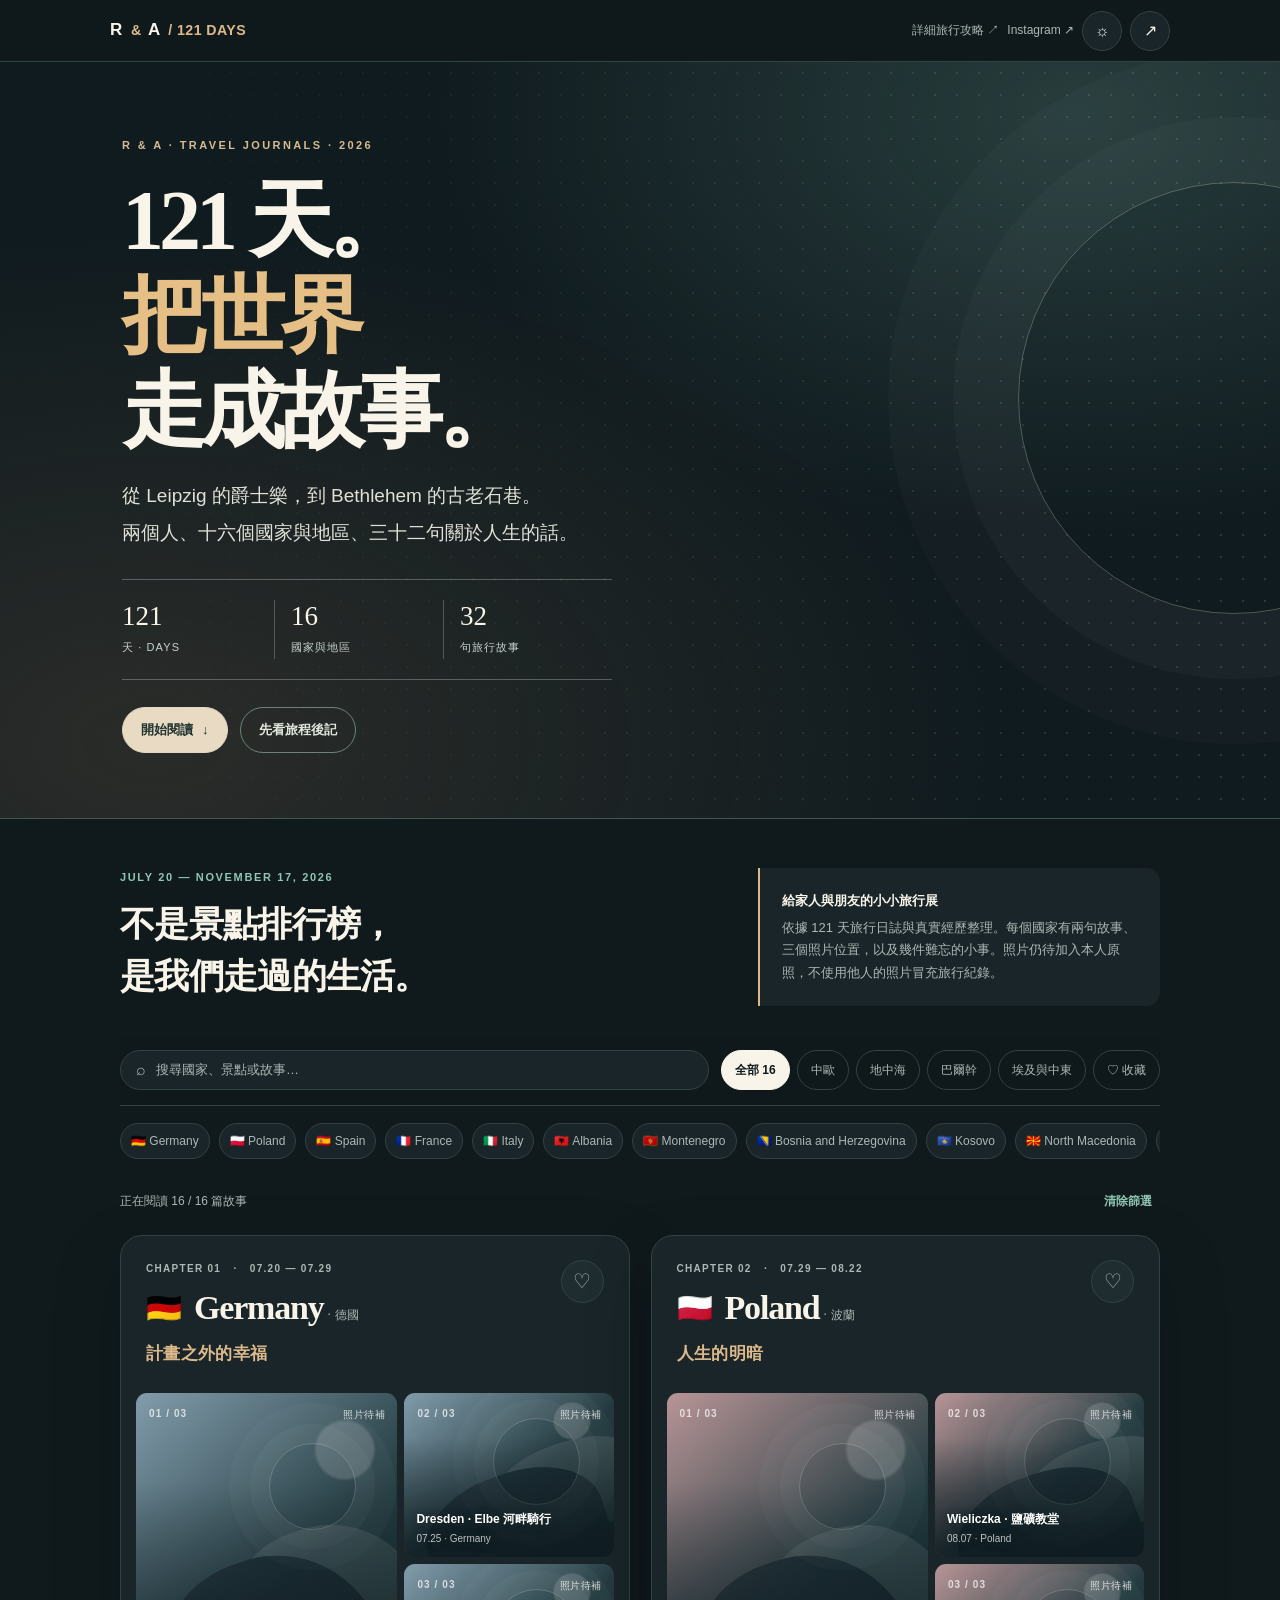
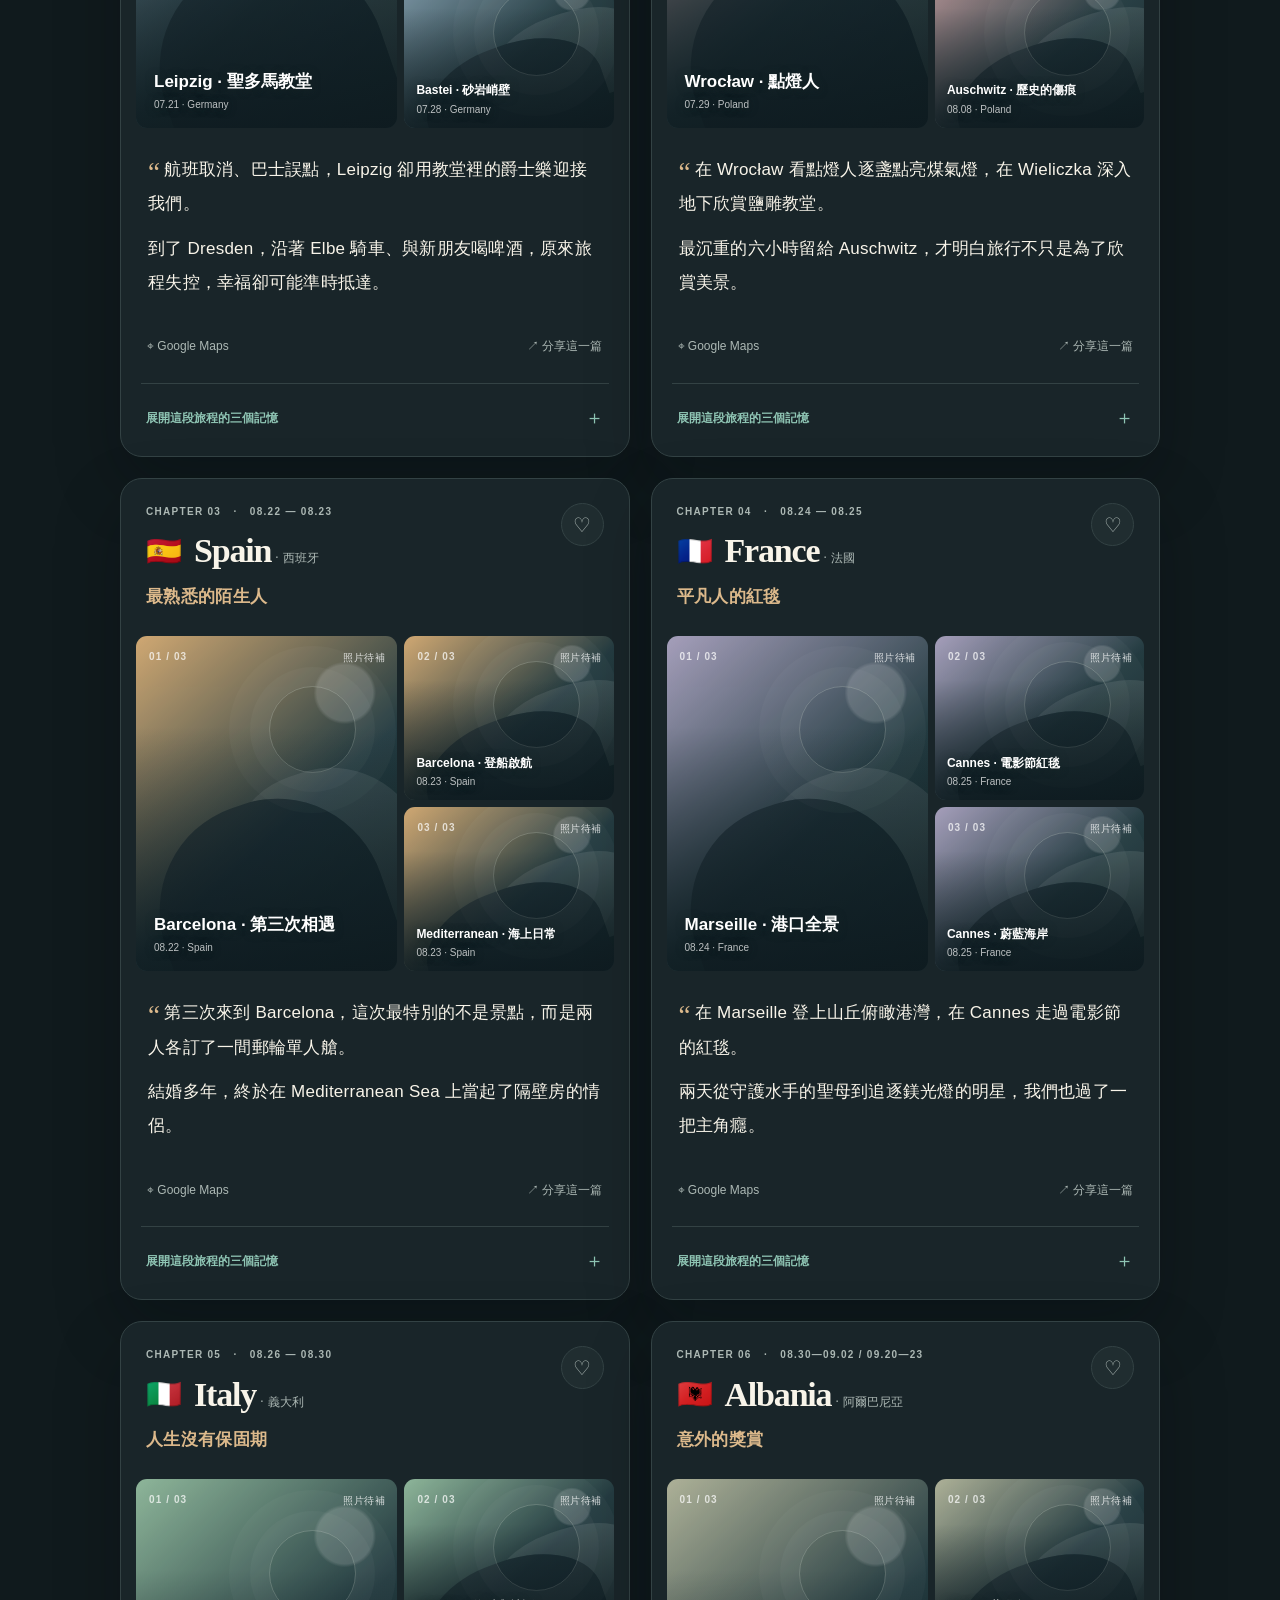
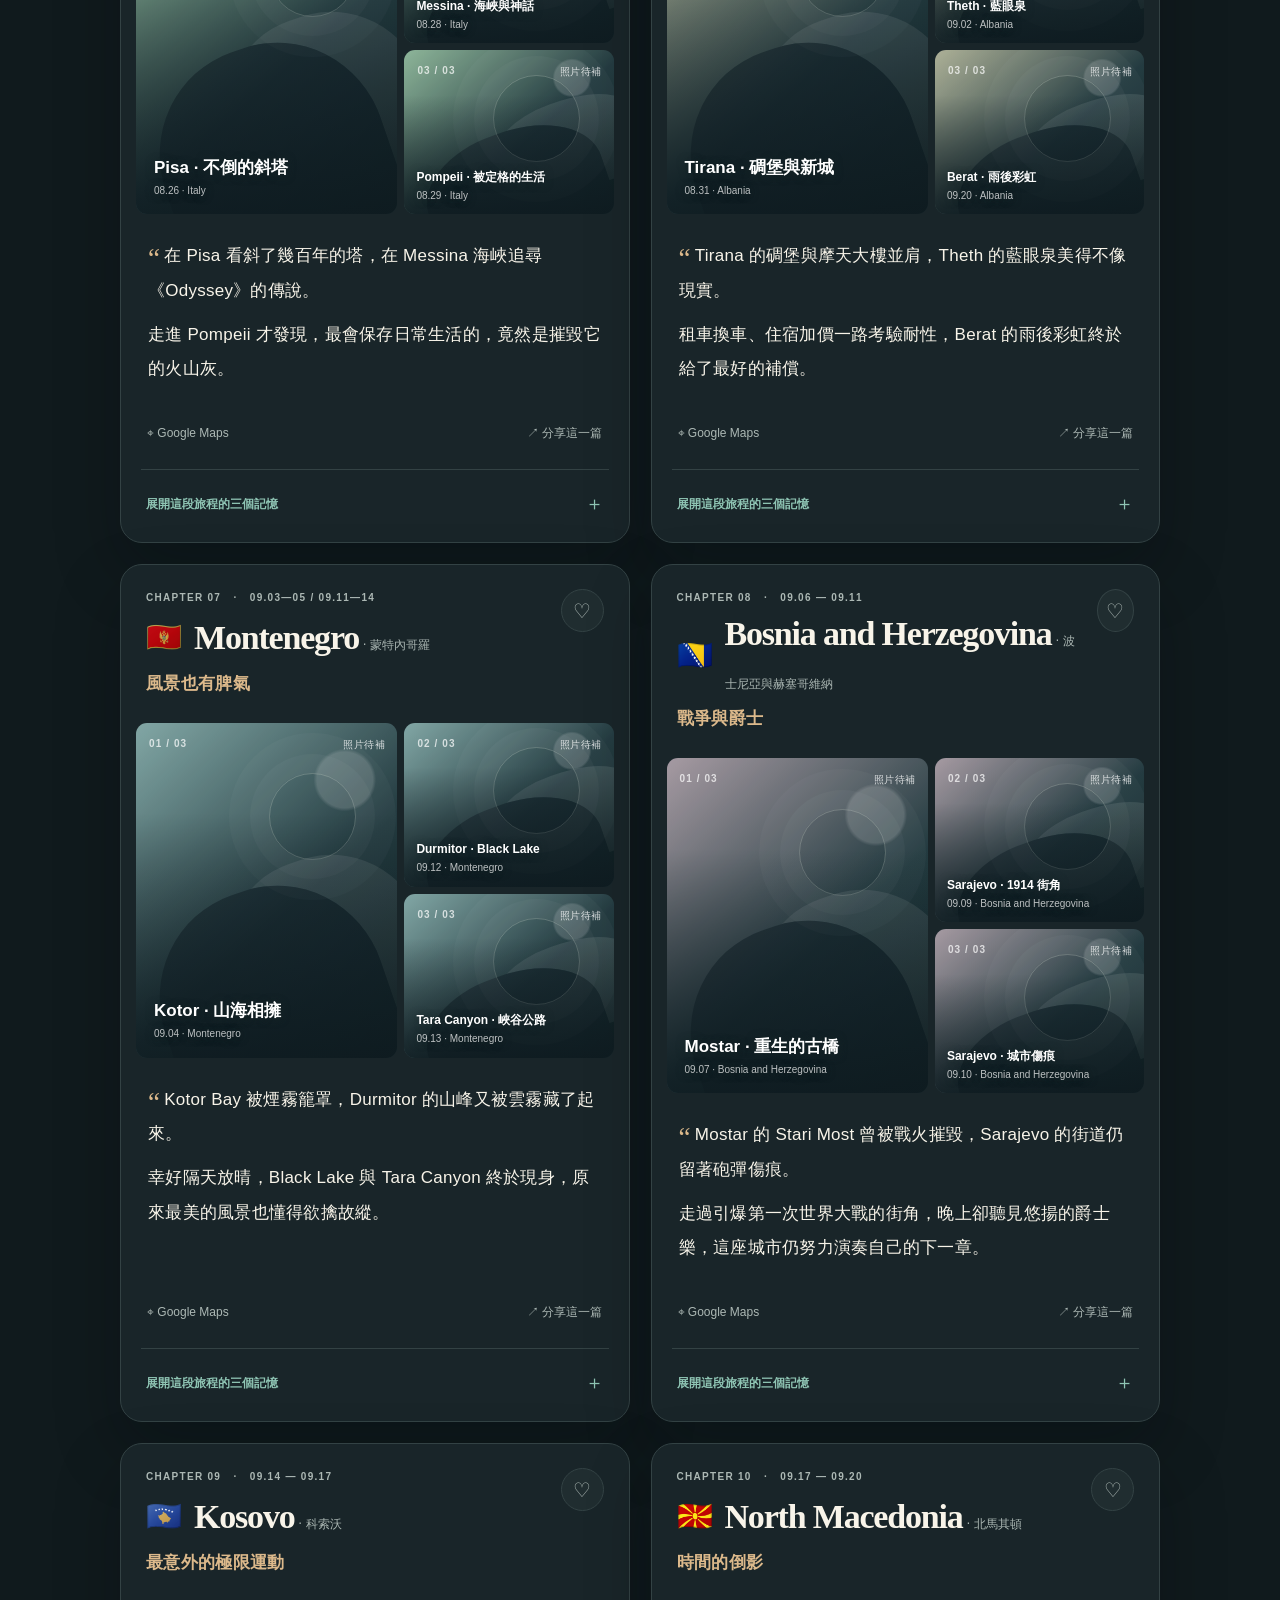
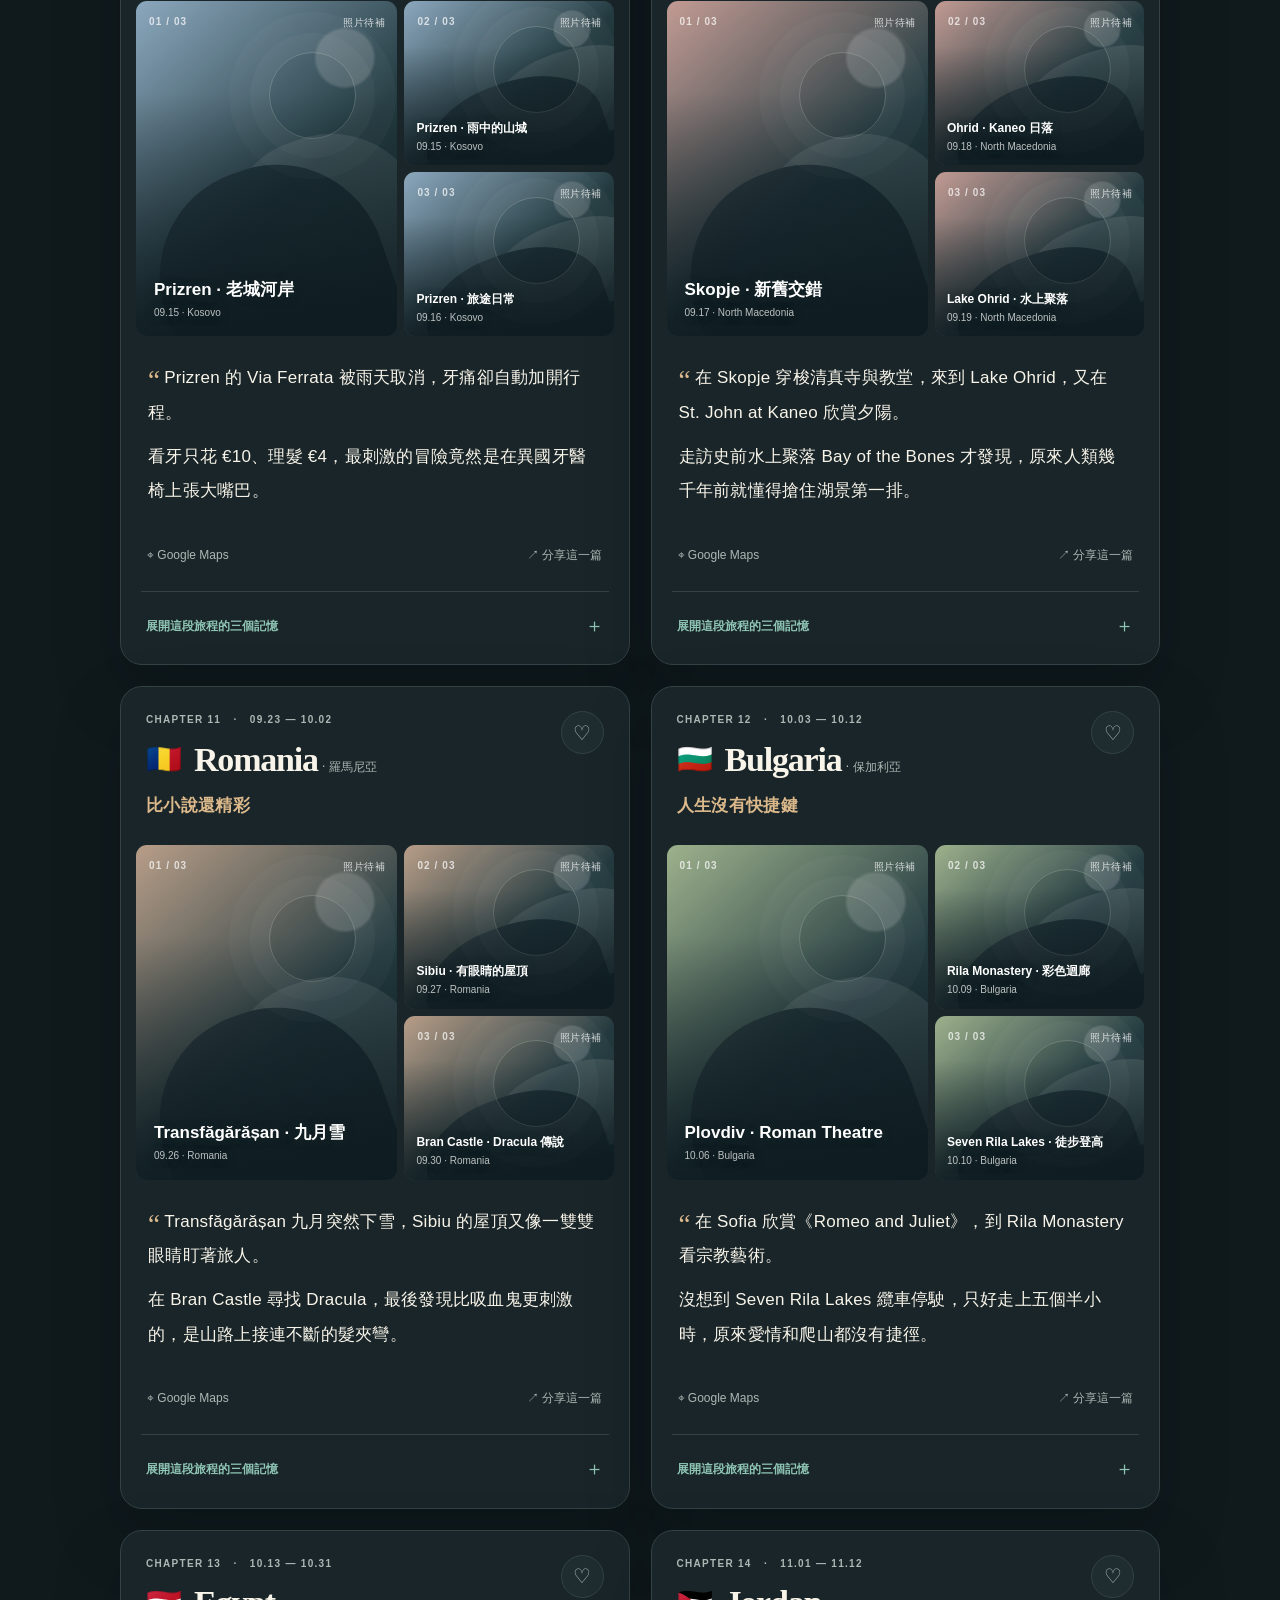
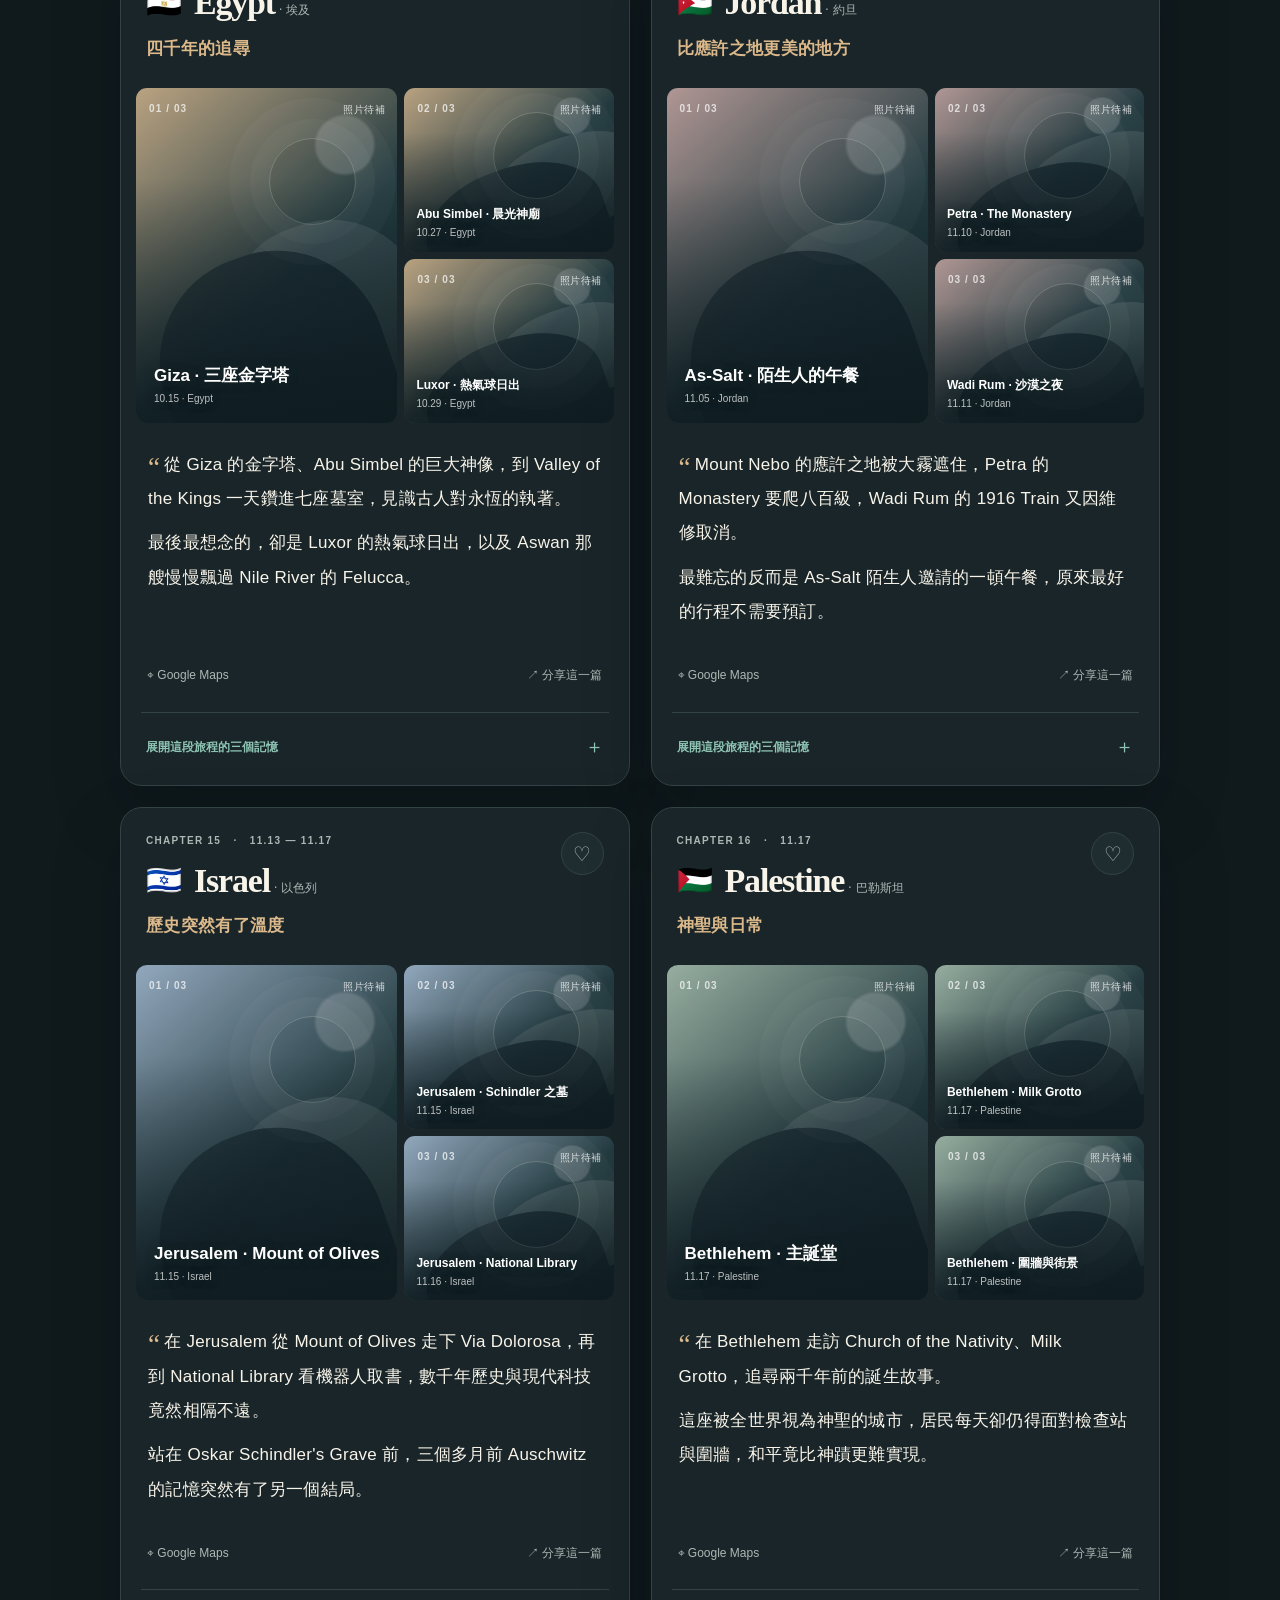
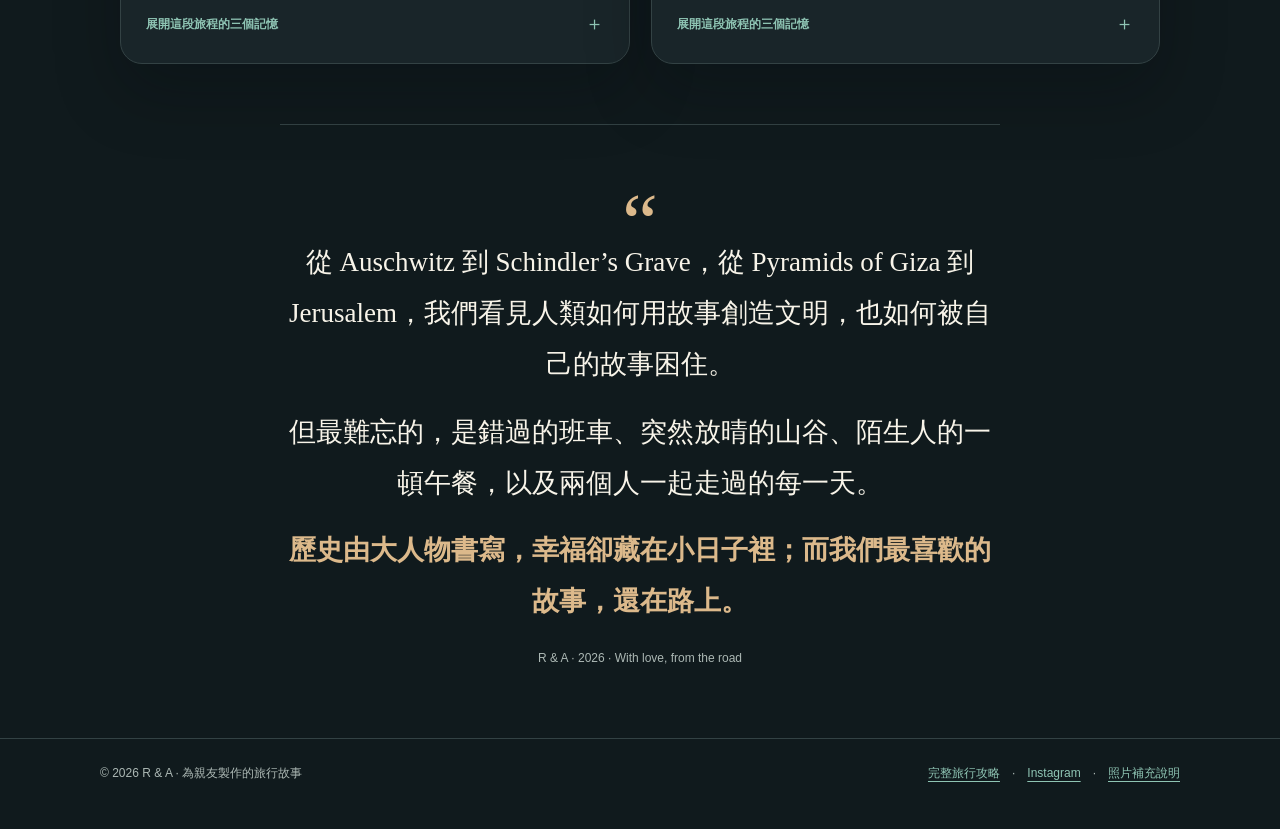
==== stories-121/index.html @ f7fe41c2 "Add R & A 121-day mobile travel stories gallery" ====
<!doctype html>
<html lang="zh-Hant">
<head>
<meta charset="utf-8"><meta name="viewport" content="width=device-width,initial-scale=1,viewport-fit=cover">
<meta name="theme-color" content="#111c20"><meta name="description" content="R & A｜121 天、16 個國家與地區。兩句話，一段旅程；從 Leipzig 到 Bethlehem 的旅行故事與照片紀錄。">
<meta property="og:type" content="website"><meta property="og:title" content="R & A｜121 天，32 句人生"><meta property="og:description" content="16 個國家與地區，從 Auschwitz 到 Jerusalem。每個地方兩句話，寫下我們一起走過的世界。">
<title>R & A · 121 Days, 16 Stories</title>
<style>
:root{color-scheme:dark;--bg:#101a1d;--paper:#192529;--paper2:#202d30;--line:#334244;--ink:#f8f4e9;--muted:#acb8b4;--gold:#dcb98b;--teal:#8fc5b4;--shadow:0 28px 65px #02080b40;--rad:22px}
*{box-sizing:border-box}html{scroll-behavior:smooth;scroll-padding-top:135px}body{margin:0;color:var(--ink);background:var(--bg);font-family:-apple-system,BlinkMacSystemFont,"Noto Sans TC","PingFang TC","Microsoft JhengHei",sans-serif;line-height:1.7;-webkit-font-smoothing:antialiased}button,input{font:inherit}button{cursor:pointer}a{color:inherit;text-underline-offset:4px}button:focus-visible,a:focus-visible,input:focus-visible{outline:3px solid var(--gold);outline-offset:3px}::selection{background:#a4e0c7;color:#10231e}
body.light{color-scheme:light;--bg:#f4f1e9;--paper:#fffefb;--paper2:#eae8df;--line:#d6d9d1;--ink:#263632;--muted:#5c706c;--gold:#a96d36;--teal:#387d66;--shadow:0 20px 55px #2b443018}
.progress{height:3px;background:var(--gold);width:0;position:fixed;z-index:80;top:0;left:0;transition:width .15s}
.topbar{height:62px;position:sticky;top:0;z-index:50;background:color-mix(in srgb,var(--bg) 93%,transparent);backdrop-filter:blur(16px);border-bottom:1px solid var(--line)}
.top-inner{max-width:1100px;height:100%;margin:auto;padding:0 20px;display:flex;align-items:center;justify-content:space-between;gap:15px}.brand{font-size:17px;font-weight:850;letter-spacing:.12em;text-decoration:none;white-space:nowrap}.brand small{color:var(--gold);font-weight:600;letter-spacing:.03em}.top-actions{display:flex;gap:8px;align-items:center}.icon-button{border:1px solid var(--line);background:var(--paper);color:var(--ink);min-width:40px;height:40px;border-radius:50%;display:grid;place-items:center}.text-link{font-size:12px;text-decoration:none;color:var(--muted);white-space:nowrap}
.hero{position:relative;overflow:hidden;min-height:550px;background:radial-gradient(ellipse at 84% 7%,#40605b7d,transparent 42%),radial-gradient(ellipse at 12% 90%,#6753404d,transparent 53%),#101b1f;color:#f8f4e9;border-bottom:1px solid #455454}.hero:before{content:"";position:absolute;inset:0;opacity:.14;background-image:radial-gradient(#d5e8c2 1px,transparent 1px);background-size:22px 22px;mask-image:linear-gradient(90deg,transparent,#000)}.hero:after{content:"";position:absolute;width:430px;height:430px;right:-170px;top:120px;border:1px solid #b5bea660;border-radius:50%;box-shadow:0 0 0 65px #ffffff06,0 0 0 130px #ffffff05;pointer-events:none}.hero-inner{max-width:1080px;margin:auto;padding:74px 22px 65px;position:relative;z-index:1}.eyebrow{color:#d4bb95;font-size:11px;letter-spacing:.22em;font-weight:800;text-transform:uppercase}.hero h1{font-size:clamp(43px,8.7vw,84px);letter-spacing:-.06em;line-height:1.13;margin:19px 0 20px;max-width:760px;font-family:Georgia,"Noto Serif TC","Songti TC",serif;font-weight:700}.hero h1 em{font-style:normal;color:#e5bf85}.hero-lead{font-size:clamp(15px,2.4vw,19px);max-width:650px;line-height:1.9;color:#e0e2d9;margin:0 0 28px}.hero-stats{display:flex;gap:0;flex-wrap:wrap;max-width:490px;border-top:1px solid #ffffff44;border-bottom:1px solid #ffffff44;padding:20px 0}.stat{min-width:128px;flex:1;text-align:left;padding-left:16px;border-left:1px solid #ffffff3c}.stat:first-child{padding-left:0;border-left:0}.stat b{display:block;font-size:27px;line-height:1.2;font-family:Georgia,serif;font-weight:500}.stat span{font-size:11px;letter-spacing:.1em;color:#c7d4ce}.hero-bottom{display:flex;gap:12px;flex-wrap:wrap;align-items:center;margin-top:27px}.cta{display:inline-flex;align-items:center;gap:9px;border:1px solid #ded9c4;background:#e9dbc3;color:#213330;text-decoration:none;font-weight:750;font-size:13px;border-radius:999px;padding:11px 18px}.cta.secondary{background:transparent;color:#e1e7dc;border-color:#6b8478}
.wrap{max-width:1080px;margin:auto;padding:0 20px}.intro{padding:49px 0 31px;display:grid;grid-template-columns:1.2fr .8fr;gap:34px;align-items:start}.tiny{font-size:11px;color:var(--teal);letter-spacing:.15em;text-transform:uppercase;font-weight:800}.intro h2{font-size:clamp(24px,4vw,35px);line-height:1.5;font-family:Georgia,"Noto Serif TC",serif;margin:12px 0 0;font-weight:600;letter-spacing:-.02em}.intro-note{padding:22px;border-left:2px solid var(--gold);font-size:13px;color:var(--muted);background:var(--paper);border-radius:0 14px 14px 0}.intro-note b{display:block;color:var(--ink);margin-bottom:5px}
.controls{position:sticky;top:62px;z-index:40;padding:13px 0 15px;background:color-mix(in srgb,var(--bg) 96%,transparent);backdrop-filter:blur(16px);border-bottom:1px solid var(--line)}.ctrl-wrap{display:flex;align-items:center;gap:12px;flex-wrap:wrap}.searchbox{height:40px;min-width:160px;flex:1;border:1px solid var(--line);border-radius:999px;display:flex;align-items:center;padding:0 15px;gap:8px;color:var(--muted);background:var(--paper)}.searchbox input{width:100%;border:0;background:transparent;color:var(--ink);outline:none;font-size:13px}.searchbox input::placeholder{color:var(--muted)}.filters{display:flex;gap:7px;overflow:auto;scrollbar-width:none;-webkit-overflow-scrolling:touch}.filters::-webkit-scrollbar{display:none}.filter{flex:none;background:transparent;border:1px solid var(--line);padding:9px 13px;border-radius:30px;color:var(--muted);font-size:12px;white-space:nowrap}.filter.active{background:var(--ink);color:var(--bg);border-color:var(--ink);font-weight:700}
.chapter-nav{display:flex;gap:9px;padding:17px 0 20px;overflow-x:auto;scrollbar-width:none;-webkit-overflow-scrolling:touch}.chapter-nav::-webkit-scrollbar{display:none}.chapter-nav a{white-space:nowrap;text-decoration:none;padding:7px 10px;font-size:12px;border:1px solid var(--line);background:var(--paper);border-radius:20px;color:var(--muted)}.chapter-nav a:hover{color:var(--ink);border-color:var(--gold)}.results{display:flex;align-items:center;justify-content:space-between;gap:20px;padding:4px 0 15px;color:var(--muted);font-size:12px}.results button{border:0;background:none;color:var(--teal);font-weight:700;padding:8px}
.story-list{display:grid;grid-template-columns:1fr;gap:25px;padding-bottom:35px}.chapter{position:relative;background:var(--paper);border:1px solid var(--line);border-radius:var(--rad);overflow:hidden;box-shadow:var(--shadow);scroll-margin-top:158px}.card-head{padding:24px 25px 10px;display:flex;justify-content:space-between;align-items:start;gap:15px}.kicker{font-size:10px;color:var(--muted);letter-spacing:.13em;font-weight:700}.country{display:flex;gap:12px;align-items:center;margin:7px 0}.flag{font-size:29px;filter:saturate(.9)}.country h3{font-size:clamp(23px,4.8vw,34px);line-height:1.25;letter-spacing:-.035em;margin:0;font-family:Georgia,serif}.country small{font-size:12px;color:var(--muted);font-weight:500;letter-spacing:0;font-family:system-ui}.fav{border:1px solid var(--line);background:var(--paper2);color:var(--muted);border-radius:50%;width:43px;height:43px;font-size:20px;line-height:1}.fav.on{color:#e5a6a7;background:#7537433d;border-color:#ba797d}.chapter-sub{font-size:17px;letter-spacing:.02em;margin:0;color:var(--gold);font-family:"Noto Serif TC",Georgia,serif;font-weight:650}.photo-grid{margin:14px 15px 0;display:grid;grid-template-columns:1.25fr 1fr;grid-template-rows:142px 142px;gap:7px}.photo{display:block;position:relative;border:0;padding:0;overflow:hidden;text-align:left;border-radius:11px;background:var(--paper2);color:#fff}.photo:first-child{grid-row:span 2}.photo img{position:absolute;inset:0;width:100%;height:100%;object-fit:cover;opacity:0;transition:transform .5s,opacity .3s;z-index:1}.photo.has-image img{opacity:1}.photo:hover img{transform:scale(1.045)}.photo:after{content:"";position:absolute;inset:27% 0 0;background:linear-gradient(transparent,#0d191ecc);z-index:2;pointer-events:none}.photo-art{position:absolute;inset:0;background:radial-gradient(circle at 80% 17%,#ffffff2d 0 8%,transparent 9%),linear-gradient(138deg,var(--tint),#253e44 57%,#0e2324);opacity:.9}.photo-art:before{content:"";position:absolute;left:10%;bottom:-19%;width:87%;height:70%;border-radius:47% 47% 0 0;transform:rotate(-19deg);background:#16272f9c;box-shadow:65px -23px 0 -12px #ffffff1b}.photo-art:after{content:"";position:absolute;top:15%;right:16%;height:85px;width:85px;border:1px solid #e3eadf46;border-radius:50%;box-shadow:0 0 0 19px #ffffff09,0 0 0 40px #ffffff08}.photo-number{position:absolute;top:12px;left:13px;color:#ffffffb8;font-size:10px;font-weight:700;z-index:3;letter-spacing:.11em}.photo-text{position:absolute;bottom:12px;left:12px;right:9px;z-index:3;line-height:1.35;font-size:12px;font-weight:750;text-shadow:0 1px 8px #162526}.photo:first-child .photo-text{font-size:17px;bottom:17px;left:18px}.photo-text small{display:block;font-size:10px;color:#ffffffb8;margin-top:4px;font-weight:400}.missing{font-size:10px;color:#fffc;position:absolute;top:13px;right:12px;z-index:3;letter-spacing:.05em}.photo.has-image .missing{display:none}
.story-copy{padding:25px 27px 10px}.story-copy p{font-size:clamp(15px,2.5vw,17px);line-height:2.02;margin:0 0 10px;letter-spacing:.015em}.story-copy p:last-child{margin-bottom:0}.story-copy .drop{color:var(--gold);font-size:27px;line-height:0;vertical-align:-6px;font-family:Georgia,serif;margin-right:4px}.story-meta{display:flex;align-items:center;justify-content:space-between;gap:10px;padding:19px 24px;flex-wrap:wrap}.story-meta a,.story-meta button{border:0;background:none;color:var(--muted);font-size:12px;text-decoration:none;display:inline-flex;align-items:center;gap:6px;padding:7px 2px}.story-meta a:hover,.story-meta button:hover{color:var(--ink)}.memory{margin:0 20px 18px;border-top:1px solid var(--line);padding-top:14px}.memory summary{list-style:none;display:flex;justify-content:space-between;align-items:center;font-size:12px;font-weight:700;color:var(--teal);cursor:pointer;padding:4px 5px}.memory summary::-webkit-details-marker{display:none}.memory summary:after{content:"＋";font-size:19px;font-weight:400}.memory[open] summary:after{content:"−"}.memory ul{color:var(--muted);font-size:13px;line-height:1.9;margin:9px 4px 3px;padding-left:22px}.memory li{margin:5px 0}
.empty{display:none;border:1px dashed var(--line);padding:48px 20px;text-align:center;color:var(--muted);border-radius:18px}.empty.show{display:block}.endnote{border-top:1px solid var(--line);margin:25px auto 0;padding:52px 6px 70px;max-width:720px;text-align:center}.endnote .quote-mark{font:80px Georgia,serif;color:var(--gold);height:60px}.endnote p{font-size:clamp(19px,3vw,27px);line-height:1.9;font-family:Georgia,"Noto Serif TC",serif;margin:0 0 16px}.endnote strong{color:var(--gold);font-weight:600}.endnote small{display:block;color:var(--muted);margin-top:20px;font-size:12px}.foot{padding:24px 20px 45px;border-top:1px solid var(--line);font-size:12px;color:var(--muted)}.foot-inner{max-width:1080px;margin:auto;display:flex;gap:18px;flex-wrap:wrap;justify-content:space-between}.foot a{color:var(--teal)}.topbtn{position:fixed;bottom:calc(16px + env(safe-area-inset-bottom));right:17px;z-index:34;display:none;border-radius:30px;border:1px solid var(--line);background:var(--ink);color:var(--bg);padding:10px 14px;box-shadow:var(--shadow);font-weight:800;font-size:12px}.topbtn.show{display:block}
.modal{position:fixed;inset:0;z-index:100;display:none;background:#0a1217f5;align-items:center;justify-content:center;padding:20px}.modal.open{display:flex}.modal-panel{width:min(690px,100%);max-height:94vh;display:flex;flex-direction:column}.modal-top{display:flex;justify-content:space-between;gap:10px;align-items:center;margin-bottom:13px;color:#fff}.modal-top strong{font-size:14px}.modal-close{color:#fff;background:#29373b;border:1px solid #576365;border-radius:50%;width:40px;height:40px;font-size:23px}.modal-art{position:relative;width:100%;height:min(67vh,570px);min-height:280px;border-radius:16px;overflow:hidden;background:linear-gradient(145deg,var(--tint),#152a2f 65%);display:grid;place-items:center;text-align:center;color:#fff}.modal-art img{position:absolute;inset:0;width:100%;height:100%;object-fit:contain;display:none;background:#0c1619}.modal-art img.ok{display:block}.modal-placeholder{padding:22px}.modal-placeholder .camera{font-size:36px;opacity:.8}.modal-placeholder p{font-weight:800;font-size:18px;margin:12px 0}.modal-placeholder small{opacity:.75;font-size:12px;line-height:1.8}.modal-arrow{position:absolute;z-index:2;top:45%;width:39px;height:45px;border:1px solid #ffffff55;background:#122329ba;color:#fff;font-size:22px}.modal-arrow.prev{left:6px;border-radius:0 12px 12px 0}.modal-arrow.next{right:6px;border-radius:12px 0 0 12px}.modal-bottom{display:flex;align-items:center;justify-content:space-between;gap:9px;margin-top:12px;color:#e4ebe5;font-size:12px}.modal-bottom a{color:#d8b57e}
@media(min-width:800px){.story-list{grid-template-columns:repeat(2,minmax(0,1fr));align-items:start;gap:21px}.chapter{height:100%;display:flex;flex-direction:column}.story-meta{margin-top:auto}.chapter .photo-grid{grid-template-rows:137px 137px}.hero{min-height:565px}}@media(min-width:1000px){.chapter .photo-grid{grid-template-rows:164px 164px}}
@media(max-width:640px){.hero{min-height:0}.hero-inner{padding:55px 22px 53px}.hero h1{margin-top:18px}.hero-lead{font-size:14px;line-height:1.85}.hero-stats{padding:17px 0}.stat b{font-size:25px}.stat span{font-size:10px}.stat{min-width:94px;padding-left:10px}.intro{display:block;padding:32px 0 22px}.intro-note{margin-top:24px}.ctrl-wrap{display:block}.searchbox{margin-bottom:9px}.controls{padding:10px 0}.chapter-nav{padding:13px 0}.chapter{border-radius:18px}.photo-grid{grid-template-rows:155px 155px}.card-head{padding:20px 20px 10px}.story-copy{padding:20px 22px 5px}.story-meta{padding:14px 19px}.topbar .text-link{display:none}}
@media(prefers-reduced-motion:reduce){html{scroll-behavior:auto}*,*:before,*:after{transition:none!important;animation:none!important}}
</style>
</head>
<body>
<div class="progress" id="progress"></div>
<header class="topbar"><div class="top-inner"><a class="brand" href="#top">R <small>&</small> A <small> / 121 DAYS</small></a><div class="top-actions"><a class="text-link" href="../">詳細旅行攻略 ↗</a><a class="text-link" target="_blank" rel="noopener" href="https://www.instagram.com/rogeryangct/">Instagram ↗</a><button class="icon-button" id="theme" title="切換明暗模式" aria-label="切換明暗模式">☼</button><button class="icon-button" id="shareAll" title="分享網站" aria-label="分享網站">↗</button></div></div></header>
<main id="top">
<section class="hero"><div class="hero-inner"><div class="eyebrow">R & A · Travel journals · 2026</div><h1>121 天。<br><em>把世界</em><br>走成故事。</h1><p class="hero-lead">從 Leipzig 的爵士樂，到 Bethlehem 的古老石巷。<br>兩個人、十六個國家與地區、三十二句關於人生的話。</p><div class="hero-stats"><div class="stat"><b>121</b><span>天 · DAYS</span></div><div class="stat"><b>16</b><span>國家與地區</span></div><div class="stat"><b>32</b><span>句旅行故事</span></div></div><div class="hero-bottom"><a class="cta" href="#stories">開始閱讀 <span aria-hidden="true">↓</span></a><a class="cta secondary" href="#lastword">先看旅程後記</a></div></div></section>
<div class="wrap">
<section class="intro"><div><div class="tiny">July 20 — November 17, 2026</div><h2>不是景點排行榜，<br>是我們走過的生活。</h2></div><div class="intro-note"><b>給家人與朋友的小小旅行展</b>依據 121 天旅行日誌與真實經歷整理。每個國家有兩句故事、三個照片位置，以及幾件難忘的小事。照片仍待加入本人原照，不使用他人的照片冒充旅行紀錄。</div></section>
<div class="controls" id="stories"><div class="ctrl-wrap"><label class="searchbox" aria-label="搜尋國家或地點"><span aria-hidden="true">⌕</span><input id="search" placeholder="搜尋國家、景點或故事…" autocomplete="off"></label><div class="filters" id="filters" aria-label="地區篩選"><button class="filter active" data-zone="all">全部 16</button><button class="filter" data-zone="europe">中歐</button><button class="filter" data-zone="med">地中海</button><button class="filter" data-zone="balkans">巴爾幹</button><button class="filter" data-zone="middleeast">埃及與中東</button><button class="filter" data-zone="fav">♡ 收藏</button></div></div></div>
<nav class="chapter-nav" aria-label="快速前往國家" id="countryNav"></nav>
<div class="results"><span id="resultLabel" aria-live="polite">16 篇故事</span><button type="button" id="clear">清除篩選</button></div>
<div class="story-list" id="list"></div><div class="empty" id="empty">沒有符合的故事。試著換個地點，或清除篩選。</div>
<section class="endnote" id="lastword"><div class="quote-mark" aria-hidden="true">“</div><p>從 Auschwitz 到 Schindler’s Grave，從 Pyramids of Giza 到 Jerusalem，我們看見人類如何用故事創造文明，也如何被自己的故事困住。</p><p>但最難忘的，是錯過的班車、突然放晴的山谷、陌生人的一頓午餐，以及兩個人一起走過的每一天。</p><p><strong>歷史由大人物書寫，幸福卻藏在小日子裡；而我們最喜歡的故事，還在路上。</strong></p><small>R & A · 2026 · With love, from the road</small></section>
</div></main>
<footer class="foot"><div class="foot-inner"><span>© 2026 R & A · 為親友製作的旅行故事</span><span><a href="../">完整旅行攻略</a>　·　<a href="https://www.instagram.com/rogeryangct/" target="_blank" rel="noopener">Instagram</a>　·　<a href="PHOTO-GUIDE.md">照片補充說明</a></span></div></footer>
<button class="topbtn" id="goTop" aria-label="回到最上方">↑ 回到頂端</button>
<div class="modal" id="modal" role="dialog" aria-modal="true" aria-label="相片檢視" tabindex="-1"><div class="modal-panel"><div class="modal-top"><strong id="modalTitle"></strong><button class="modal-close" id="closeModal" aria-label="關閉相片">×</button></div><div class="modal-art" id="modalArt"><div class="modal-placeholder" id="modalPlaceholder"><div class="camera">▧</div><p id="modalCaption"></p><small>這張本人旅行照片尚未加入網站。<br>照片補上後，點選即可全螢幕欣賞。</small></div><img id="modalImg" alt=""><button class="modal-arrow prev" id="prev" aria-label="上一張">‹</button><button class="modal-arrow next" id="next" aria-label="下一張">›</button></div><div class="modal-bottom"><span id="modalCount"></span><a id="modalMap" href="#" target="_blank" rel="noopener">Google Maps ↗</a></div></div></div>
<script id="story-data" type="application/json">[{"id":"germany","flag":"🇩🇪","name":"Germany","zh":"德國","title":"計畫之外的幸福","when":"07.20 — 07.29","zone":"europe","color":"#8da9ba","place":"Leipzig, Germany","story":["航班取消、巴士誤點，Leipzig 卻用教堂裡的爵士樂迎接我們。","到了 Dresden，沿著 Elbe 騎車、與新朋友喝啤酒，原來旅程失控，幸福卻可能準時抵達。"],"photos":[["Leipzig · 聖多馬教堂","07.21","St. Thomas Church, Leipzig, Germany"],["Dresden · Elbe 河畔騎行","07.25","Elbe River Dresden Germany"],["Bastei · 砂岩峭壁","07.28","Bastei Bridge Saxon Switzerland Germany"]],"moments":["教堂裡的爵士樂與 Bach 的城市","在 Elbe 河邊和新朋友喝啤酒","一張交通日票玩 Bastei、Königstein 與 Meißen"]},{"id":"poland","flag":"🇵🇱","name":"Poland","zh":"波蘭","title":"人生的明暗","when":"07.29 — 08.22","zone":"europe","color":"#c9a1a3","place":"Kraków, Poland","story":["在 Wrocław 看點燈人逐盞點亮煤氣燈，在 Wieliczka 深入地下欣賞鹽雕教堂。","最沉重的六小時留給 Auschwitz，才明白旅行不只是為了欣賞美景。"],"photos":[["Wrocław · 點燈人","07.29","Ostrów Tumski Wrocław Poland"],["Wieliczka · 鹽礦教堂","08.07","Wieliczka Salt Mine Poland"],["Auschwitz · 歷史的傷痕","08.08","Auschwitz-Birkenau Memorial Poland"]],"moments":["從 Tatra Mountains 健行到 Morskie Oko","Warsaw 重建的老城與 POLIN 猶太歷史","Gdańsk 的團結工聯、琥珀與帆船"]},{"id":"spain","flag":"🇪🇸","name":"Spain","zh":"西班牙","title":"最熟悉的陌生人","when":"08.22 — 08.23","zone":"med","color":"#e3b67b","place":"Barcelona, Spain","story":["第三次來到 Barcelona，這次最特別的不是景點，而是兩人各訂了一間郵輪單人艙。","結婚多年，終於在 Mediterranean Sea 上當起了隔壁房的情侶。"],"photos":[["Barcelona · 第三次相遇","08.22","Barcelona Spain"],["Barcelona · 登船啟航","08.23","Port of Barcelona Spain"],["Mediterranean · 海上日常","08.23","Mediterranean Sea Barcelona"]],"moments":["參觀 Museu Nacional d'Art de Catalunya","第三度造訪熟悉的 Barcelona","開始獨特的郵輪隔壁房旅行"]},{"id":"france","flag":"🇫🇷","name":"France","zh":"法國","title":"平凡人的紅毯","when":"08.24 — 08.25","zone":"med","color":"#b4accb","place":"Marseille, France","story":["在 Marseille 登上山丘俯瞰港灣，在 Cannes 走過電影節的紅毯。","兩天從守護水手的聖母到追逐鎂光燈的明星，我們也過了一把主角癮。"],"photos":[["Marseille · 港口全景","08.24","Notre-Dame de la Garde Marseille France"],["Cannes · 電影節紅毯","08.25","Palais des Festivals Cannes France"],["Cannes · 蔚藍海岸","08.25","Cannes French Riviera France"]],"moments":["從 Notre-Dame de la Garde 俯瞰港口","Cannes 市集與蔚藍海岸","兩次不同的郵輪靠港探險"]},{"id":"italy","flag":"🇮🇹","name":"Italy","zh":"義大利","title":"人生沒有保固期","when":"08.26 — 08.30","zone":"med","color":"#9ac5a6","place":"Pompeii, Italy","story":["在 Pisa 看斜了幾百年的塔，在 Messina 海峽追尋《Odyssey》的傳說。","走進 Pompeii 才發現，最會保存日常生活的，竟然是摧毀它的火山灰。"],"photos":[["Pisa · 不倒的斜塔","08.26","Leaning Tower of Pisa Italy"],["Messina · 海峽與神話","08.28","Strait of Messina Italy"],["Pompeii · 被定格的生活","08.29","Pompeii Archaeological Park Italy"]],"moments":["Lucca 老城與 Pisa 斜塔同一天","Reggio Calabria 看 Riace Bronzes","Pompeii 古街上仍可辨識的車轍"]},{"id":"albania","flag":"🇦🇱","name":"Albania","zh":"阿爾巴尼亞","title":"意外的獎賞","when":"08.30—09.02 / 09.20—23","zone":"balkans","color":"#bdc0a4","place":"Berat, Albania","story":["Tirana 的碉堡與摩天大樓並肩，Theth 的藍眼泉美得不像現實。","租車換車、住宿加價一路考驗耐性，Berat 的雨後彩虹終於給了最好的補償。"],"photos":[["Tirana · 碉堡與新城","08.31","Tirana Albania"],["Theth · 藍眼泉","09.02","Blue Eye Theth Albania"],["Berat · 雨後彩虹","09.20","Berat Albania"]],"moments":["在 Shkodër 為自駕與住宿奔波","Theth Blue Eye 的山徑與清澈水色","返回 Albania 後遇見 Berat 彩虹與 Bovilla Lake"]},{"id":"montenegro","flag":"🇲🇪","name":"Montenegro","zh":"蒙特內哥羅","title":"風景也有脾氣","when":"09.03—05 / 09.11—14","zone":"balkans","color":"#8db5b3","place":"Durmitor National Park, Montenegro","story":["Kotor Bay 被煙霧籠罩，Durmitor 的山峰又被雲霧藏了起來。","幸好隔天放晴，Black Lake 與 Tara Canyon 終於現身，原來最美的風景也懂得欲擒故縱。"],"photos":[["Kotor · 山海相擁","09.04","Kotor Bay Montenegro"],["Durmitor · Black Lake","09.12","Black Lake Durmitor Montenegro"],["Tara Canyon · 峽谷公路","09.13","Tara River Canyon Montenegro"]],"moments":["清晨在 Perast 看寧靜海灣","雲霧中的 Durmitor 與中世紀石墓","天晴後的 Black Lake、Tara Canyon、Sedlo Pass"]},{"id":"bosnia","flag":"🇧🇦","name":"Bosnia and Herzegovina","zh":"波士尼亞與赫塞哥維納","title":"戰爭與爵士","when":"09.06 — 09.11","zone":"balkans","color":"#b5a7b0","place":"Sarajevo Bosnia and Herzegovina","story":["Mostar 的 Stari Most 曾被戰火摧毀，Sarajevo 的街道仍留著砲彈傷痕。","走過引爆第一次世界大戰的街角，晚上卻聽見悠揚的爵士樂，這座城市仍努力演奏自己的下一章。"],"photos":[["Mostar · 重生的古橋","09.07","Stari Most Mostar Bosnia"],["Sarajevo · 1914 街角","09.09","Latin Bridge Sarajevo Bosnia"],["Sarajevo · 城市傷痕","09.10","Sarajevo Roses Bosnia"]],"moments":["沿 Neretva River 經 Konjic 前往 Sarajevo","奧匈建築與鄂圖曼老城在同一條街相遇","戰爭留下的 Sarajevo Roses 與奧運雪車道"]},{"id":"kosovo","flag":"🇽🇰","name":"Kosovo","zh":"科索沃","title":"最意外的極限運動","when":"09.14 — 09.17","zone":"balkans","color":"#98b6ce","place":"Prizren Kosovo","story":["Prizren 的 Via Ferrata 被雨天取消，牙痛卻自動加開行程。","看牙只花 €10、理髮 €4，最刺激的冒險竟然是在異國牙醫椅上張大嘴巴。"],"photos":[["Prizren · 老城河岸","09.15","Prizren Kosovo"],["Prizren · 雨中的山城","09.15","Prizren Old Town Kosovo"],["Prizren · 旅途日常","09.16","Prizren Kosovo"]],"moments":["山間小屋外還惦記著 8,000 步","Via Ferrata 因雨取消，牙科成為新行程","剪髮、看牙，也算深入體驗在地生活"]},{"id":"north-macedonia","flag":"🇲🇰","name":"North Macedonia","zh":"北馬其頓","title":"時間的倒影","when":"09.17 — 09.20","zone":"balkans","color":"#d5a8a0","place":"Ohrid North Macedonia","story":["在 Skopje 穿梭清真寺與教堂，來到 Lake Ohrid，又在 St. John at Kaneo 欣賞夕陽。","走訪史前水上聚落 Bay of the Bones 才發現，原來人類幾千年前就懂得搶住湖景第一排。"],"photos":[["Skopje · 新舊交錯","09.17","Old Bazaar Skopje North Macedonia"],["Ohrid · Kaneo 日落","09.18","St John at Kaneo Ohrid North Macedonia"],["Lake Ohrid · 水上聚落","09.19","Bay of the Bones Ohrid North Macedonia"]],"moments":["Skopje 老市集、教堂與清真寺","Kaneo 教堂與 Lake Ohrid 的金色夕陽","Bay of the Bones 史前湖畔生活"]},{"id":"romania","flag":"🇷🇴","name":"Romania","zh":"羅馬尼亞","title":"比小說還精彩","when":"09.23 — 10.02","zone":"balkans","color":"#c9ab93","place":"Sibiu Romania","story":["Transfăgărășan 九月突然下雪，Sibiu 的屋頂又像一雙雙眼睛盯著旅人。","在 Bran Castle 尋找 Dracula，最後發現比吸血鬼更刺激的，是山路上接連不斷的髮夾彎。"],"photos":[["Transfăgărășan · 九月雪","09.26","Transfagarasan Romania"],["Sibiu · 有眼睛的屋頂","09.27","Sibiu Romania"],["Bran Castle · Dracula 傳說","09.30","Bran Castle Romania"]],"moments":["Bucharest 巨大的 Palace of the Parliament","Biertan、Sighișoara 與 Viscri 的薩克森聚落","Peleș Castle 的木雕、玻璃與盔甲"]},{"id":"bulgaria","flag":"🇧🇬","name":"Bulgaria","zh":"保加利亞","title":"人生沒有快捷鍵","when":"10.03 — 10.12","zone":"balkans","color":"#acc198","place":"Rila Lakes Bulgaria","story":["在 Sofia 欣賞《Romeo and Juliet》，到 Rila Monastery 看宗教藝術。","沒想到 Seven Rila Lakes 纜車停駛，只好走上五個半小時，原來愛情和爬山都沒有捷徑。"],"photos":[["Plovdiv · Roman Theatre","10.06","Ancient Theatre Plovdiv Bulgaria"],["Rila Monastery · 彩色迴廊","10.09","Rila Monastery Bulgaria"],["Seven Rila Lakes · 徒步登高","10.10","Seven Rila Lakes Bulgaria"]],"moments":["Veliko Tarnovo 的 Tsarevets 要塞","Plovdiv 古羅馬劇場與舊城","Sofia 夜晚的《Romeo and Juliet》芭蕾"]},{"id":"egypt","flag":"🇪🇬","name":"Egypt","zh":"埃及","title":"四千年的追尋","when":"10.13 — 10.31","zone":"middleeast","color":"#cbb08b","place":"Luxor Egypt","story":["從 Giza 的金字塔、Abu Simbel 的巨大神像，到 Valley of the Kings 一天鑽進七座墓室，見識古人對永恆的執著。","最後最想念的，卻是 Luxor 的熱氣球日出，以及 Aswan 那艘慢慢飄過 Nile River 的 Felucca。"],"photos":[["Giza · 三座金字塔","10.15","Pyramids of Giza Egypt"],["Abu Simbel · 晨光神廟","10.27","Abu Simbel Temples Egypt"],["Luxor · 熱氣球日出","10.29","Luxor Hot Air Balloon Egypt"]],"moments":["White Desert 星空下的沙漠露營","Grand Egyptian Museum、Saqqara 與 Dahshur","Aswan Felucca、Philae Temple、Valley of the Kings 七座墓"]},{"id":"jordan","flag":"🇯🇴","name":"Jordan","zh":"約旦","title":"比應許之地更美的地方","when":"11.01 — 11.12","zone":"middleeast","color":"#c0a3a0","place":"Petra Jordan","story":["Mount Nebo 的應許之地被大霧遮住，Petra 的 Monastery 要爬八百級，Wadi Rum 的 1916 Train 又因維修取消。","最難忘的反而是 As-Salt 陌生人邀請的一頓午餐，原來最好的行程不需要預訂。"],"photos":[["As-Salt · 陌生人的午餐","11.05","As-Salt Jordan"],["Petra · The Monastery","11.10","Ad Deir Petra Jordan"],["Wadi Rum · 沙漠之夜","11.11","Wadi Rum Jordan"]],"moments":["Amman 城堡山與 Jerash 羅馬遺址","Madaba 馬賽克地圖、Mount Nebo 的霧、Dead Sea 漂浮","Petra 兩日徒步與 Wadi Rum 沙漠過夜"]},{"id":"israel","flag":"🇮🇱","name":"Israel","zh":"以色列","title":"歷史突然有了溫度","when":"11.13 — 11.17","zone":"middleeast","color":"#9fb6cd","place":"Jerusalem Israel","story":["在 Jerusalem 從 Mount of Olives 走下 Via Dolorosa，再到 National Library 看機器人取書，數千年歷史與現代科技竟然相隔不遠。","站在 Oskar Schindler's Grave 前，三個多月前 Auschwitz 的記憶突然有了另一個結局。"],"photos":[["Jerusalem · Mount of Olives","11.15","Mount of Olives Jerusalem"],["Jerusalem · Schindler 之墓","11.15","Oskar Schindler Grave Jerusalem"],["Jerusalem · National Library","11.16","National Library of Israel Jerusalem"]],"moments":["Sabbath 中的老城、Church of the Holy Sepulchre 與 Western Wall","從 Mount of Olives 下山走訪 Via Dolorosa","National Library 的自動化取書系統"]},{"id":"palestine","flag":"🇵🇸","name":"Palestine","zh":"巴勒斯坦","title":"神聖與日常","when":"11.17","zone":"middleeast","color":"#a4bcad","place":"Bethlehem Palestine","story":["在 Bethlehem 走訪 Church of the Nativity、Milk Grotto，追尋兩千年前的誕生故事。","這座被全世界視為神聖的城市，居民每天卻仍得面對檢查站與圍牆，和平竟比神蹟更難實現。"],"photos":[["Bethlehem · 主誕堂","11.17","Church of the Nativity Bethlehem"],["Bethlehem · Milk Grotto","11.17","Milk Grotto Bethlehem"],["Bethlehem · 圍牆與街景","11.17","Bethlehem West Bank"]],"moments":["從 Jerusalem 往返 Bethlehem 的交通與通關","主誕堂、誕生洞、St. Catherine 與 St. Jerome's Cave","Afteem 在地小吃與老城街巷"]}]</script>
<script>
(function(){
'use strict';
var C=JSON.parse(document.getElementById('story-data').textContent),list=document.getElementById('list'),q=document.getElementById('search'),nav=document.getElementById('countryNav'),label=document.getElementById('resultLabel'),empty=document.getElementById('empty');
var zone='all',favs=[],active=-1,slide=0;
try{favs=JSON.parse(localStorage.getItem('ra121-favs')||'[]');if(!Array.isArray(favs))favs=[];if(localStorage.getItem('ra121-theme')==='light')document.body.classList.add('light')}catch(e){}
function safe(s){return String(s||'').replace(/[&<>"']/g,function(c){return {'&':'&amp;','<':'&lt;','>':'&gt;','"':'&quot;','\'':'&#39;'}[c]})}
function mapUrl(p){return 'https://www.google.com/maps/search/?api=1&query='+encodeURIComponent(p)}
function card(c,i){
var pics=c.photos.map(function(p,j){return '<button class="photo" type="button" data-idx="'+i+'" data-slide="'+j+'" aria-label="'+safe(p[0])+'：檢視照片"><div class="photo-art" style="--tint:'+c.color+'"></div><img src="photos/'+c.id+'-'+(j+1)+'.jpg" loading="lazy" decoding="async" alt="'+safe(p[0])+'"><span class="photo-number">0'+(j+1)+' / 03</span><span class="missing">照片待補</span><span class="photo-text">'+safe(p[0])+'<small>'+safe(p[1])+' · '+safe(c.name)+'</small></span></button>'}).join('');
return '<article class="chapter" id="'+c.id+'" data-idx="'+i+'"><div class="card-head"><div><div class="kicker">CHAPTER '+String(i+1).padStart(2,'0')+' &nbsp; · &nbsp; '+safe(c.when)+'</div><div class="country"><span class="flag" aria-hidden="true">'+c.flag+'</span><h3>'+safe(c.name)+'<small> · '+safe(c.zh)+'</small></h3></div><div class="chapter-sub">'+safe(c.title)+'</div></div><button class="fav '+(favs.includes(c.id)?'on':'')+'" data-fav="'+c.id+'" aria-label="收藏 '+safe(c.name)+'" aria-pressed="'+favs.includes(c.id)+'">'+(favs.includes(c.id)?'♥':'♡')+'</button></div><div class="photo-grid">'+pics+'</div><div class="story-copy"><p><span class="drop">“</span>'+safe(c.story[0])+'</p><p>'+safe(c.story[1])+'</p></div><div class="story-meta"><a href="'+mapUrl(c.place)+'" target="_blank" rel="noopener">⌖ Google Maps</a><button type="button" data-share="'+c.id+'">↗ 分享這一篇</button></div><details class="memory"><summary>展開這段旅程的三個記憶</summary><ul>'+c.moments.map(function(m){return '<li>'+safe(m)+'</li>'}).join('')+'</ul></details></article>'}
function loadedImages(){document.querySelectorAll('.photo img').forEach(function(img){function okay(){img.closest('.photo').classList.add('has-image')}if(img.complete&&img.naturalWidth>0)okay();else{img.addEventListener('load',okay,{once:true});img.addEventListener('error',function(){img.closest('.photo').classList.remove('has-image')},{once:true})}})}
function render(){
var search=q.value.trim().toLocaleLowerCase(),shown=0;
list.innerHTML=C.map(function(c,i){var text=[c.name,c.zh,c.title,c.when].concat(c.story,c.moments,c.photos.flat()).join(' ').toLocaleLowerCase();var match=(zone==='all'||zone===c.zone||(zone==='fav'&&favs.includes(c.id)))&&(!search||text.includes(search));if(match){shown++;return card(c,i)}return ''}).join('');
label.textContent='正在閱讀 '+shown+' / '+C.length+' 篇故事';empty.classList.toggle('show',shown===0);loadedImages();
document.querySelectorAll('[data-fav]').forEach(function(b){b.addEventListener('click',function(){var id=b.dataset.fav;favs=favs.includes(id)?favs.filter(function(v){return v!==id}):favs.concat(id);try{localStorage.setItem('ra121-favs',JSON.stringify(favs))}catch(e){}render()})});
document.querySelectorAll('[data-share]').forEach(function(b){b.addEventListener('click',function(){shareLink(location.origin+location.pathname+'#'+b.dataset.share)})});
document.querySelectorAll('.photo').forEach(function(b){b.addEventListener('click',function(){openPhoto(Number(b.dataset.idx),Number(b.dataset.slide))})})
}
function filters(){document.querySelectorAll('.filter').forEach(function(b){b.classList.toggle('active',b.dataset.zone===zone)})}
document.querySelectorAll('.filter').forEach(function(b){b.addEventListener('click',function(){zone=b.dataset.zone;filters();render();document.getElementById('stories').scrollIntoView({behavior:'smooth'})})});
q.addEventListener('input',render);document.getElementById('clear').addEventListener('click',function(){q.value='';zone='all';filters();render()});
nav.innerHTML=C.map(function(c){return '<a href="#'+c.id+'">'+c.flag+' '+safe(c.name)+'</a>'}).join('');
nav.addEventListener('click',function(e){var a=e.target.closest('a');if(!a)return;var id=a.getAttribute('href').slice(1),country=C.find(function(c){return c.id===id});if(country&&(zone!=='all'||q.value)){zone='all';q.value='';filters();render()}});
function shareLink(url){if(navigator.share){navigator.share({title:'R & A · 121 Days',url:url}).catch(function(){})}else if(navigator.clipboard&&navigator.clipboard.writeText){navigator.clipboard.writeText(url).then(function(){toast('連結已複製')}).catch(function(){prompt('複製這個連結',url)})}else{prompt('複製這個連結',url)}}
var toastTimer;function toast(t){var b=document.getElementById('goTop');var old=b.textContent;b.textContent=t;b.classList.add('show');clearTimeout(toastTimer);toastTimer=setTimeout(function(){b.textContent='↑ 回到頂端';if(window.scrollY<480)b.classList.remove('show')},1800)}
document.getElementById('shareAll').addEventListener('click',function(){shareLink(location.origin+location.pathname)});
document.getElementById('theme').addEventListener('click',function(){document.body.classList.toggle('light');try{localStorage.setItem('ra121-theme',document.body.classList.contains('light')?'light':'dark')}catch(e){}});
var modal=document.getElementById('modal'),modalImg=document.getElementById('modalImg'),modalArt=document.getElementById('modalArt');
function openPhoto(i,j){active=i;slide=j;modal.classList.add('open');document.body.style.overflow='hidden';drawModal();document.getElementById('closeModal').focus()}
function drawModal(){if(active<0)return;var c=C[active],p=c.photos[slide];document.getElementById('modalTitle').textContent=c.flag+' '+c.name+' · '+c.title;document.getElementById('modalCaption').textContent=p[0];document.getElementById('modalCount').textContent=(slide+1)+' / 3  ·  '+p[1];document.getElementById('modalMap').href=mapUrl(p[2]);modalArt.style.setProperty('--tint',c.color);modalImg.classList.remove('ok');document.getElementById('modalPlaceholder').style.display='block';modalImg.onload=function(){modalImg.classList.add('ok');document.getElementById('modalPlaceholder').style.display='none'};modalImg.onerror=function(){modalImg.classList.remove('ok');document.getElementById('modalPlaceholder').style.display='block'};modalImg.src='photos/'+c.id+'-'+(slide+1)+'.jpg'}
function closeModal(){modal.classList.remove('open');document.body.style.overflow='';active=-1}
function move(n){slide=(slide+n+3)%3;drawModal()}
document.getElementById('closeModal').addEventListener('click',closeModal);document.getElementById('prev').addEventListener('click',function(){move(-1)});document.getElementById('next').addEventListener('click',function(){move(1)});
modal.addEventListener('click',function(e){if(e.target===modal)closeModal()});document.addEventListener('keydown',function(e){if(active<0)return;if(e.key==='Escape')closeModal();if(e.key==='ArrowRight')move(1);if(e.key==='ArrowLeft')move(-1)});
var x0=null;modalArt.addEventListener('touchstart',function(e){x0=e.changedTouches[0].screenX},{passive:true});modalArt.addEventListener('touchend',function(e){if(x0===null)return;var d=e.changedTouches[0].screenX-x0;if(Math.abs(d)>55)move(d<0?1:-1);x0=null},{passive:true});
function scrolling(){var h=document.documentElement,den=h.scrollHeight-h.clientHeight;document.getElementById('progress').style.width=(den?Math.min(100,100*window.scrollY/den):0)+'%';document.getElementById('goTop').classList.toggle('show',window.scrollY>480)}
addEventListener('scroll',scrolling,{passive:true});document.getElementById('goTop').addEventListener('click',function(){scrollTo({top:0,behavior:'smooth'})});
render();scrolling();if(location.hash&&C.some(function(c){return '#'+c.id===location.hash})){setTimeout(function(){document.querySelector(location.hash).scrollIntoView()},100)}
})();
</script>
</body></html>
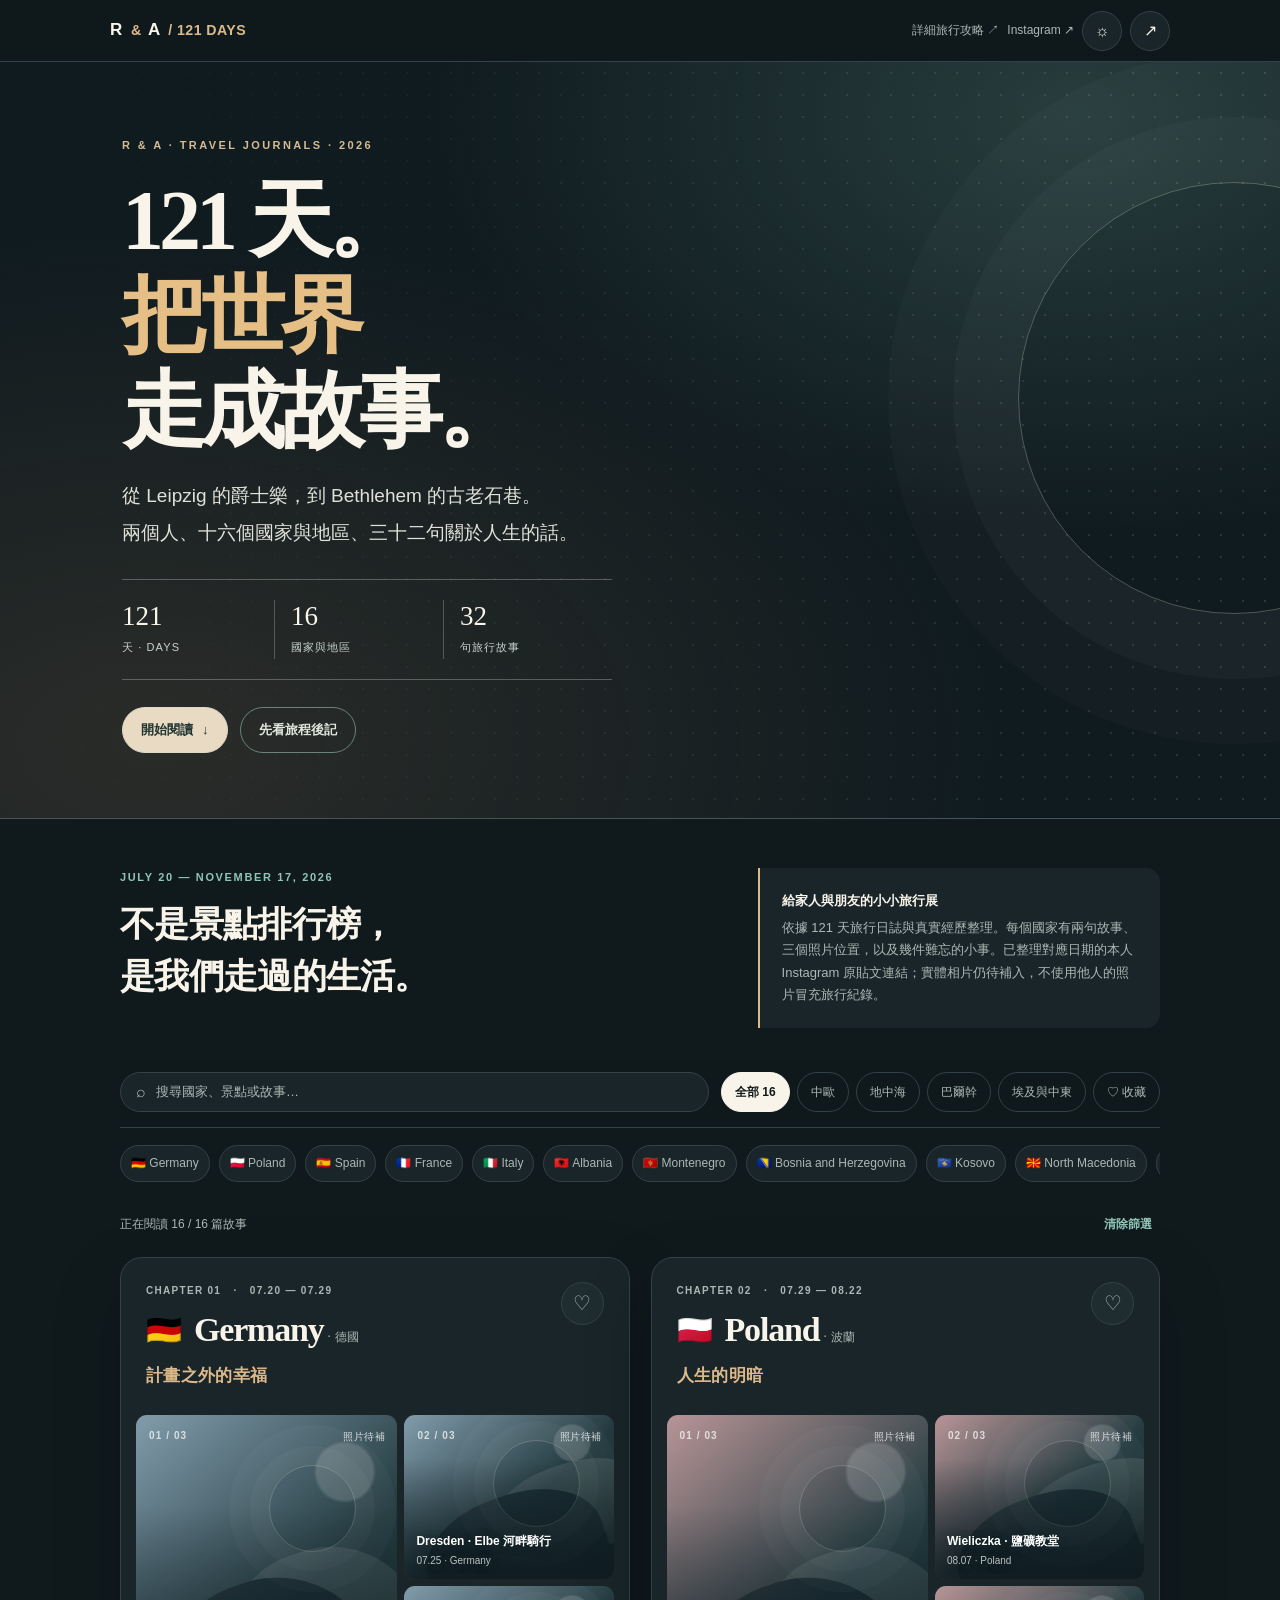
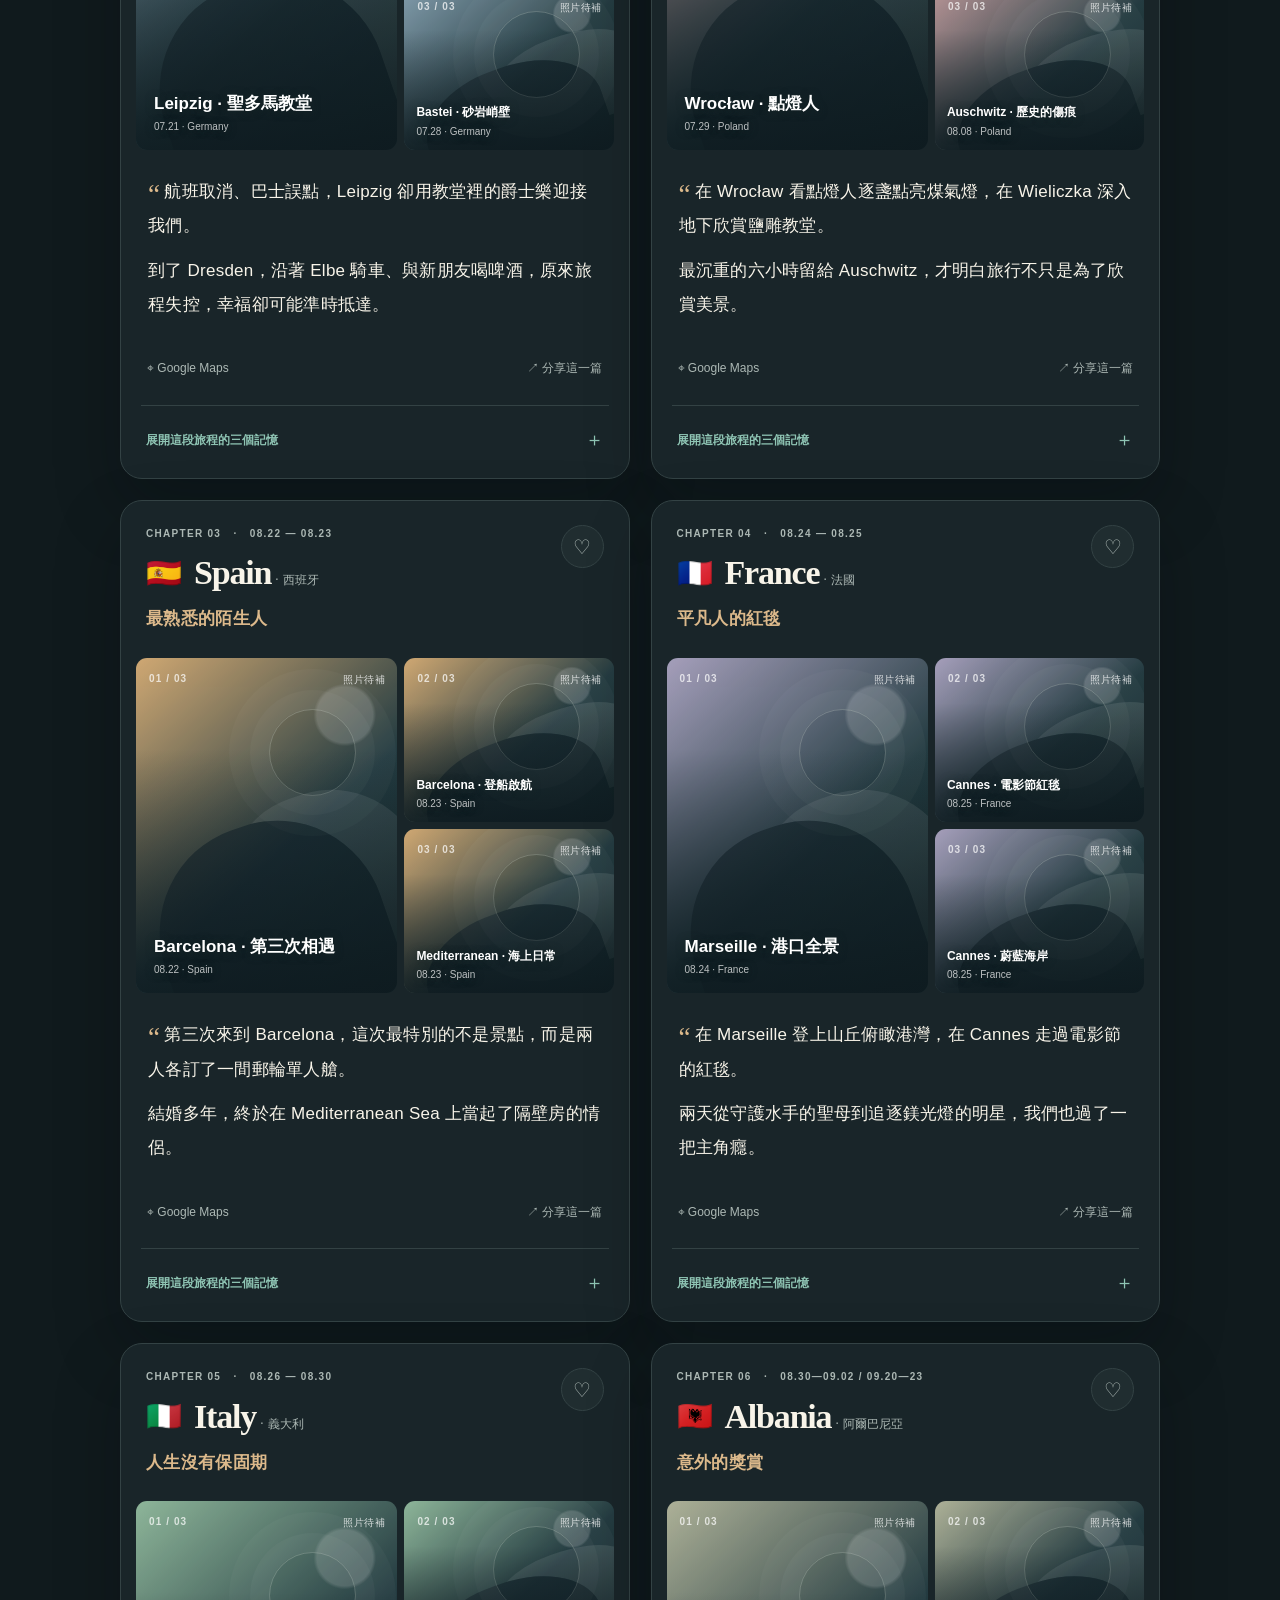
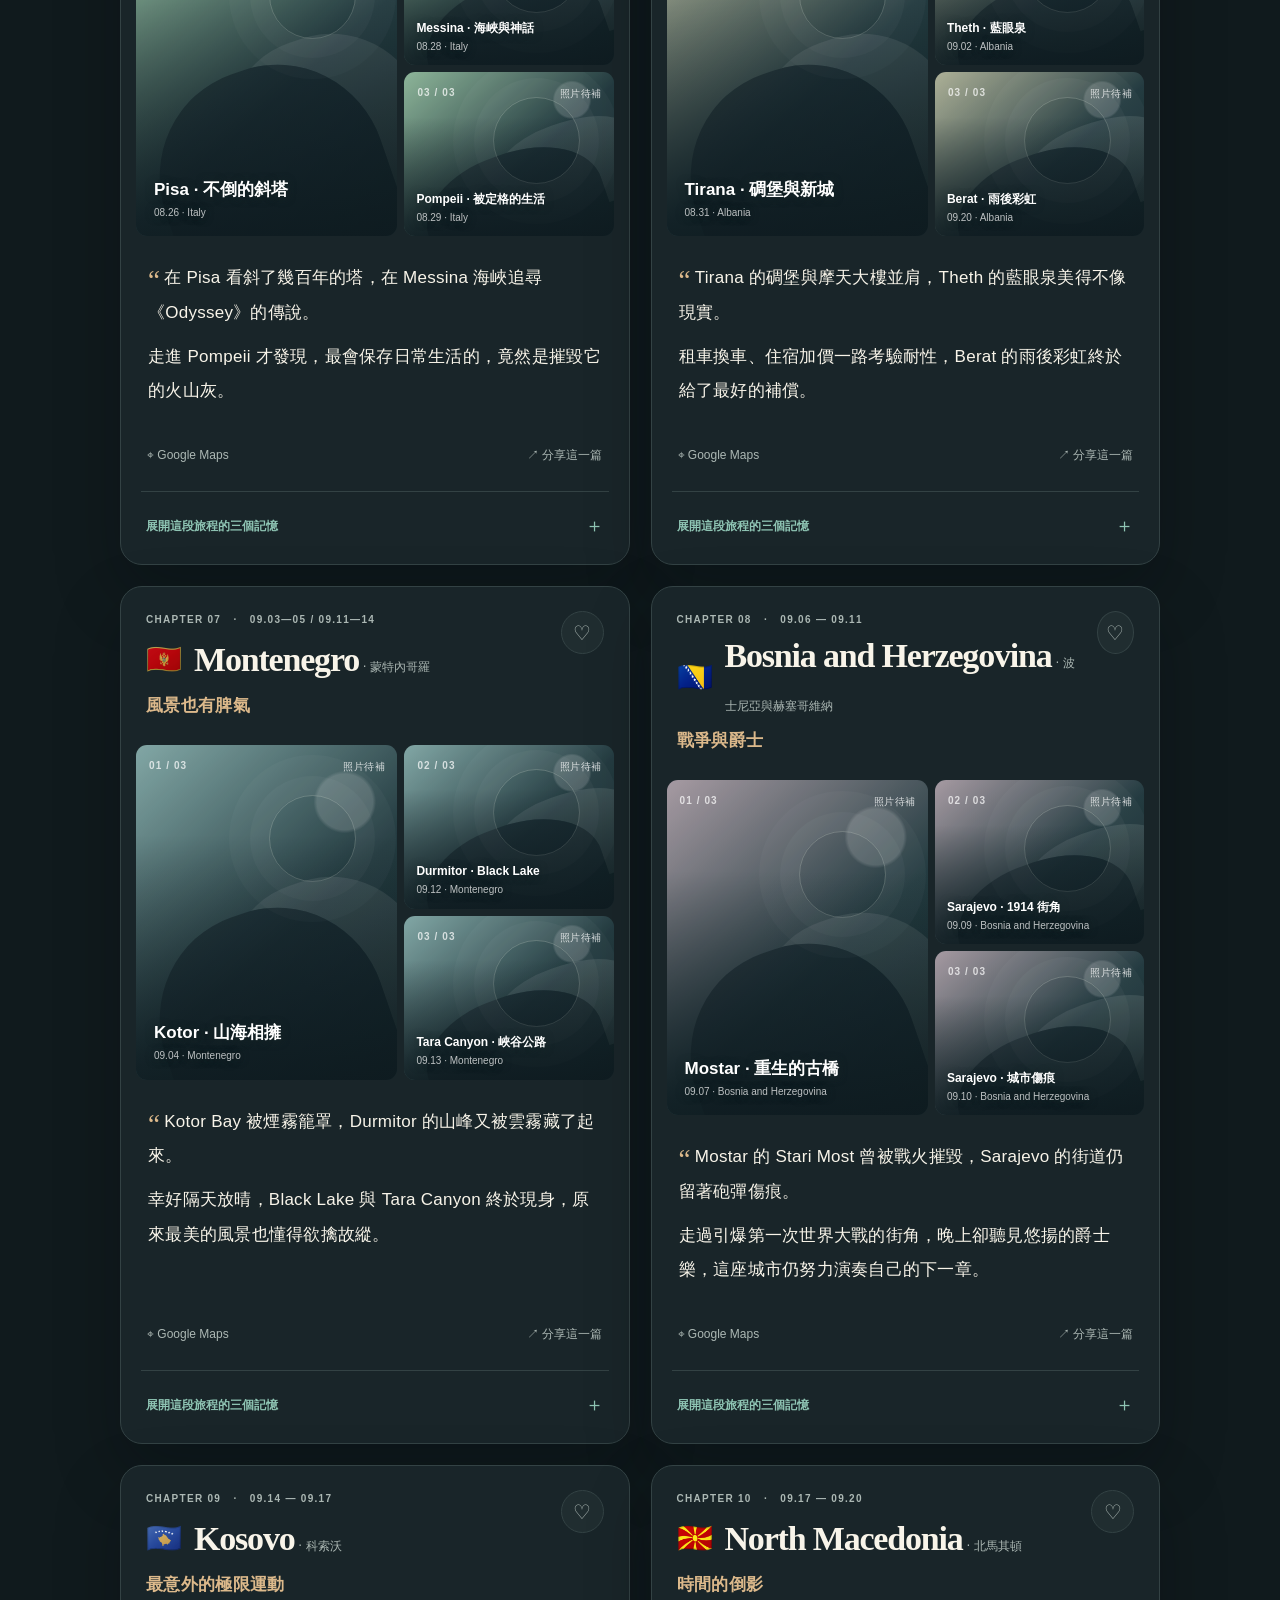
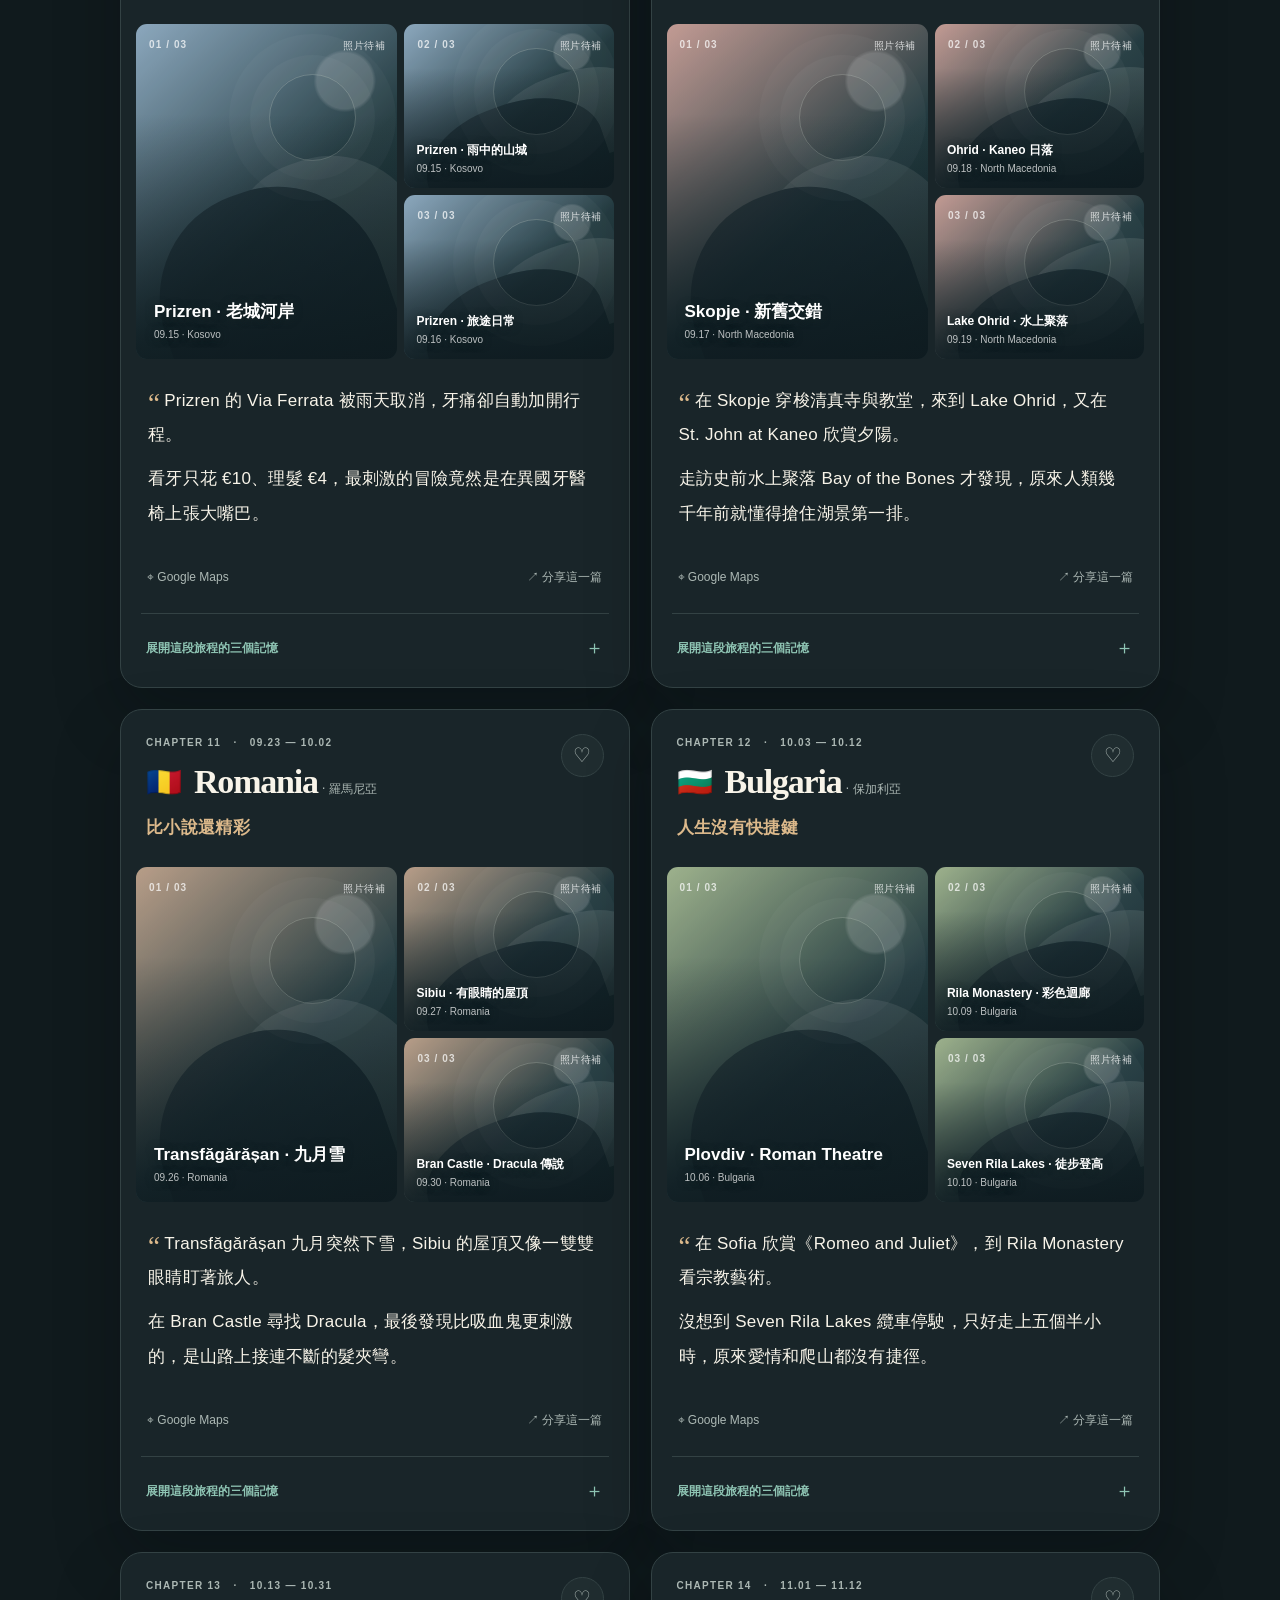
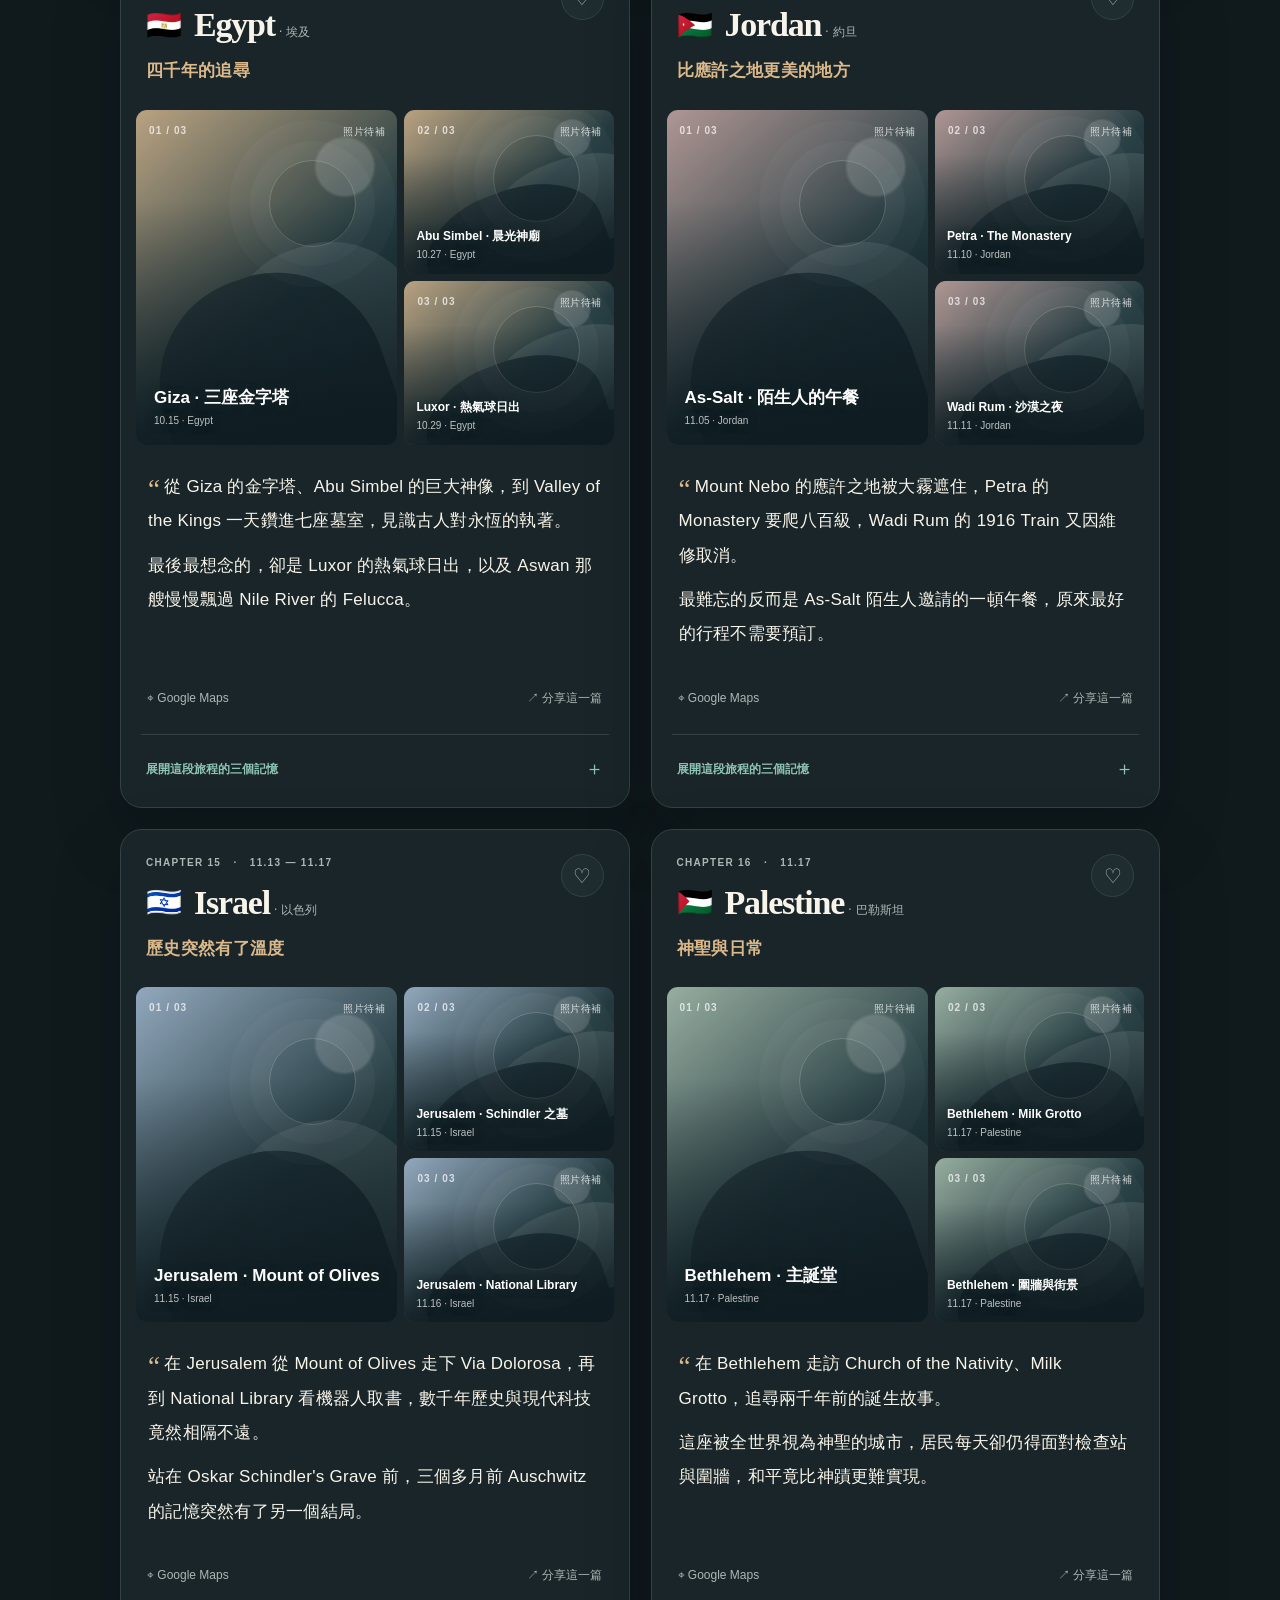
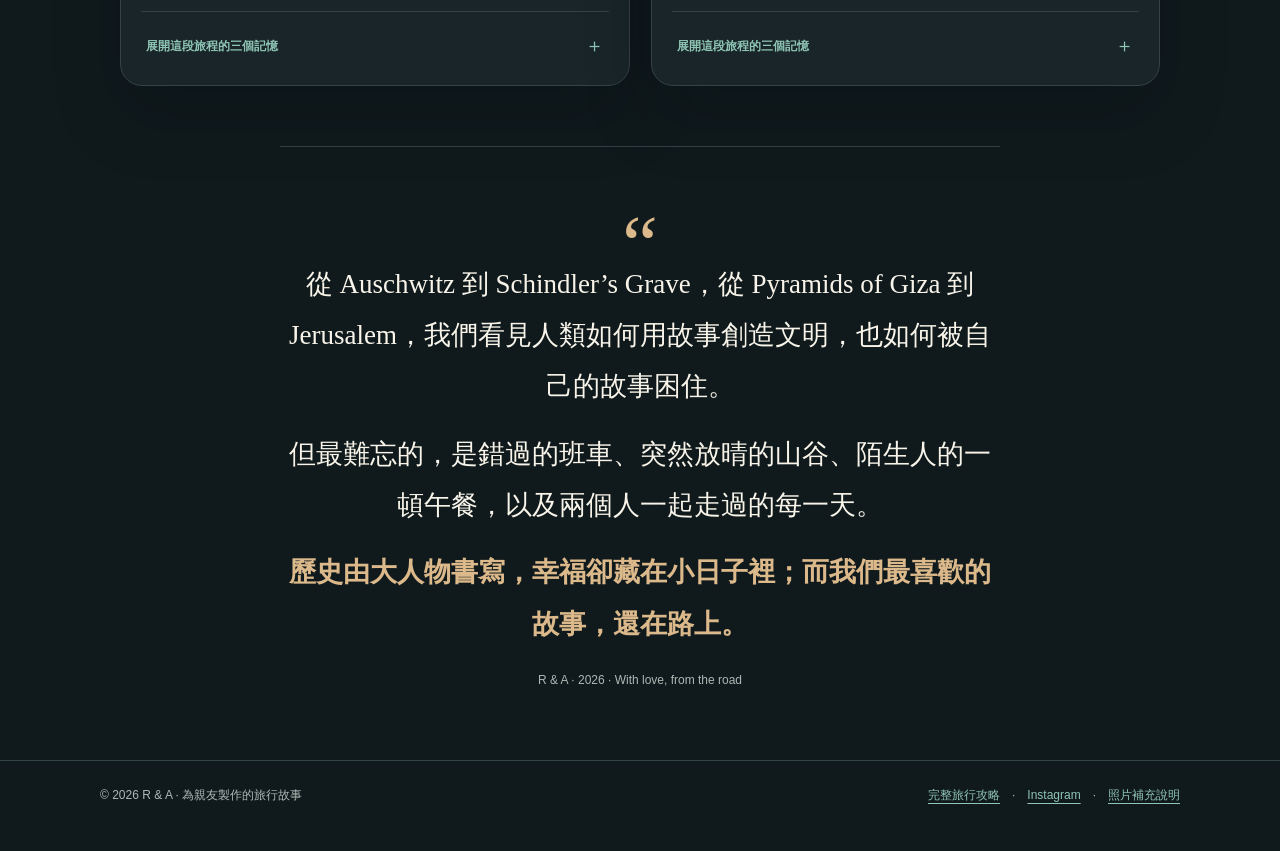
==== commit a816880f: "Link authentic 2026 daily Instagram posts to 121-day travel story gallery" ====
--- a/stories-121/index.html
+++ b/stories-121/index.html
@@ -31,7 +31,7 @@
 <main id="top">
 <section class="hero"><div class="hero-inner"><div class="eyebrow">R & A · Travel journals · 2026</div><h1>121 天。<br><em>把世界</em><br>走成故事。</h1><p class="hero-lead">從 Leipzig 的爵士樂，到 Bethlehem 的古老石巷。<br>兩個人、十六個國家與地區、三十二句關於人生的話。</p><div class="hero-stats"><div class="stat"><b>121</b><span>天 · DAYS</span></div><div class="stat"><b>16</b><span>國家與地區</span></div><div class="stat"><b>32</b><span>句旅行故事</span></div></div><div class="hero-bottom"><a class="cta" href="#stories">開始閱讀 <span aria-hidden="true">↓</span></a><a class="cta secondary" href="#lastword">先看旅程後記</a></div></div></section>
 <div class="wrap">
-<section class="intro"><div><div class="tiny">July 20 — November 17, 2026</div><h2>不是景點排行榜，<br>是我們走過的生活。</h2></div><div class="intro-note"><b>給家人與朋友的小小旅行展</b>依據 121 天旅行日誌與真實經歷整理。每個國家有兩句故事、三個照片位置，以及幾件難忘的小事。照片仍待加入本人原照，不使用他人的照片冒充旅行紀錄。</div></section>
+<section class="intro"><div><div class="tiny">July 20 — November 17, 2026</div><h2>不是景點排行榜，<br>是我們走過的生活。</h2></div><div class="intro-note"><b>給家人與朋友的小小旅行展</b>依據 121 天旅行日誌與真實經歷整理。每個國家有兩句故事、三個照片位置，以及幾件難忘的小事。已整理對應日期的本人 Instagram 原貼文連結；實體相片仍待補入，不使用他人的照片冒充旅行紀錄。</div></section>
 <div class="controls" id="stories"><div class="ctrl-wrap"><label class="searchbox" aria-label="搜尋國家或地點"><span aria-hidden="true">⌕</span><input id="search" placeholder="搜尋國家、景點或故事…" autocomplete="off"></label><div class="filters" id="filters" aria-label="地區篩選"><button class="filter active" data-zone="all">全部 16</button><button class="filter" data-zone="europe">中歐</button><button class="filter" data-zone="med">地中海</button><button class="filter" data-zone="balkans">巴爾幹</button><button class="filter" data-zone="middleeast">埃及與中東</button><button class="filter" data-zone="fav">♡ 收藏</button></div></div></div>
 <nav class="chapter-nav" aria-label="快速前往國家" id="countryNav"></nav>
 <div class="results"><span id="resultLabel" aria-live="polite">16 篇故事</span><button type="button" id="clear">清除篩選</button></div>
@@ -40,12 +40,13 @@
 </div></main>
 <footer class="foot"><div class="foot-inner"><span>© 2026 R & A · 為親友製作的旅行故事</span><span><a href="../">完整旅行攻略</a>　·　<a href="https://www.instagram.com/rogeryangct/" target="_blank" rel="noopener">Instagram</a>　·　<a href="PHOTO-GUIDE.md">照片補充說明</a></span></div></footer>
 <button class="topbtn" id="goTop" aria-label="回到最上方">↑ 回到頂端</button>
-<div class="modal" id="modal" role="dialog" aria-modal="true" aria-label="相片檢視" tabindex="-1"><div class="modal-panel"><div class="modal-top"><strong id="modalTitle"></strong><button class="modal-close" id="closeModal" aria-label="關閉相片">×</button></div><div class="modal-art" id="modalArt"><div class="modal-placeholder" id="modalPlaceholder"><div class="camera">▧</div><p id="modalCaption"></p><small>這張本人旅行照片尚未加入網站。<br>照片補上後，點選即可全螢幕欣賞。</small></div><img id="modalImg" alt=""><button class="modal-arrow prev" id="prev" aria-label="上一張">‹</button><button class="modal-arrow next" id="next" aria-label="下一張">›</button></div><div class="modal-bottom"><span id="modalCount"></span><a id="modalMap" href="#" target="_blank" rel="noopener">Google Maps ↗</a></div></div></div>
+<div class="modal" id="modal" role="dialog" aria-modal="true" aria-label="相片檢視" tabindex="-1"><div class="modal-panel"><div class="modal-top"><strong id="modalTitle"></strong><button class="modal-close" id="closeModal" aria-label="關閉相片">×</button></div><div class="modal-art" id="modalArt"><div class="modal-placeholder" id="modalPlaceholder"><div class="camera">▧</div><p id="modalCaption"></p><small>這張本人旅行照片尚未加入網站。<br>下方可開啟對應日期的本人 IG 貼文。<br>私人貼文須登入並有追蹤權限。</small></div><img id="modalImg" alt=""><button class="modal-arrow prev" id="prev" aria-label="上一張">‹</button><button class="modal-arrow next" id="next" aria-label="下一張">›</button></div><div class="modal-bottom"><span id="modalCount"></span><a id="modalMap" href="#" target="_blank" rel="noopener">Google Maps ↗</a></div></div></div>
 <script id="story-data" type="application/json">[{"id":"germany","flag":"🇩🇪","name":"Germany","zh":"德國","title":"計畫之外的幸福","when":"07.20 — 07.29","zone":"europe","color":"#8da9ba","place":"Leipzig, Germany","story":["航班取消、巴士誤點，Leipzig 卻用教堂裡的爵士樂迎接我們。","到了 Dresden，沿著 Elbe 騎車、與新朋友喝啤酒，原來旅程失控，幸福卻可能準時抵達。"],"photos":[["Leipzig · 聖多馬教堂","07.21","St. Thomas Church, Leipzig, Germany"],["Dresden · Elbe 河畔騎行","07.25","Elbe River Dresden Germany"],["Bastei · 砂岩峭壁","07.28","Bastei Bridge Saxon Switzerland Germany"]],"moments":["教堂裡的爵士樂與 Bach 的城市","在 Elbe 河邊和新朋友喝啤酒","一張交通日票玩 Bastei、Königstein 與 Meißen"]},{"id":"poland","flag":"🇵🇱","name":"Poland","zh":"波蘭","title":"人生的明暗","when":"07.29 — 08.22","zone":"europe","color":"#c9a1a3","place":"Kraków, Poland","story":["在 Wrocław 看點燈人逐盞點亮煤氣燈，在 Wieliczka 深入地下欣賞鹽雕教堂。","最沉重的六小時留給 Auschwitz，才明白旅行不只是為了欣賞美景。"],"photos":[["Wrocław · 點燈人","07.29","Ostrów Tumski Wrocław Poland"],["Wieliczka · 鹽礦教堂","08.07","Wieliczka Salt Mine Poland"],["Auschwitz · 歷史的傷痕","08.08","Auschwitz-Birkenau Memorial Poland"]],"moments":["從 Tatra Mountains 健行到 Morskie Oko","Warsaw 重建的老城與 POLIN 猶太歷史","Gdańsk 的團結工聯、琥珀與帆船"]},{"id":"spain","flag":"🇪🇸","name":"Spain","zh":"西班牙","title":"最熟悉的陌生人","when":"08.22 — 08.23","zone":"med","color":"#e3b67b","place":"Barcelona, Spain","story":["第三次來到 Barcelona，這次最特別的不是景點，而是兩人各訂了一間郵輪單人艙。","結婚多年，終於在 Mediterranean Sea 上當起了隔壁房的情侶。"],"photos":[["Barcelona · 第三次相遇","08.22","Barcelona Spain"],["Barcelona · 登船啟航","08.23","Port of Barcelona Spain"],["Mediterranean · 海上日常","08.23","Mediterranean Sea Barcelona"]],"moments":["參觀 Museu Nacional d'Art de Catalunya","第三度造訪熟悉的 Barcelona","開始獨特的郵輪隔壁房旅行"]},{"id":"france","flag":"🇫🇷","name":"France","zh":"法國","title":"平凡人的紅毯","when":"08.24 — 08.25","zone":"med","color":"#b4accb","place":"Marseille, France","story":["在 Marseille 登上山丘俯瞰港灣，在 Cannes 走過電影節的紅毯。","兩天從守護水手的聖母到追逐鎂光燈的明星，我們也過了一把主角癮。"],"photos":[["Marseille · 港口全景","08.24","Notre-Dame de la Garde Marseille France"],["Cannes · 電影節紅毯","08.25","Palais des Festivals Cannes France"],["Cannes · 蔚藍海岸","08.25","Cannes French Riviera France"]],"moments":["從 Notre-Dame de la Garde 俯瞰港口","Cannes 市集與蔚藍海岸","兩次不同的郵輪靠港探險"]},{"id":"italy","flag":"🇮🇹","name":"Italy","zh":"義大利","title":"人生沒有保固期","when":"08.26 — 08.30","zone":"med","color":"#9ac5a6","place":"Pompeii, Italy","story":["在 Pisa 看斜了幾百年的塔，在 Messina 海峽追尋《Odyssey》的傳說。","走進 Pompeii 才發現，最會保存日常生活的，竟然是摧毀它的火山灰。"],"photos":[["Pisa · 不倒的斜塔","08.26","Leaning Tower of Pisa Italy"],["Messina · 海峽與神話","08.28","Strait of Messina Italy"],["Pompeii · 被定格的生活","08.29","Pompeii Archaeological Park Italy"]],"moments":["Lucca 老城與 Pisa 斜塔同一天","Reggio Calabria 看 Riace Bronzes","Pompeii 古街上仍可辨識的車轍"]},{"id":"albania","flag":"🇦🇱","name":"Albania","zh":"阿爾巴尼亞","title":"意外的獎賞","when":"08.30—09.02 / 09.20—23","zone":"balkans","color":"#bdc0a4","place":"Berat, Albania","story":["Tirana 的碉堡與摩天大樓並肩，Theth 的藍眼泉美得不像現實。","租車換車、住宿加價一路考驗耐性，Berat 的雨後彩虹終於給了最好的補償。"],"photos":[["Tirana · 碉堡與新城","08.31","Tirana Albania"],["Theth · 藍眼泉","09.02","Blue Eye Theth Albania"],["Berat · 雨後彩虹","09.20","Berat Albania"]],"moments":["在 Shkodër 為自駕與住宿奔波","Theth Blue Eye 的山徑與清澈水色","返回 Albania 後遇見 Berat 彩虹與 Bovilla Lake"]},{"id":"montenegro","flag":"🇲🇪","name":"Montenegro","zh":"蒙特內哥羅","title":"風景也有脾氣","when":"09.03—05 / 09.11—14","zone":"balkans","color":"#8db5b3","place":"Durmitor National Park, Montenegro","story":["Kotor Bay 被煙霧籠罩，Durmitor 的山峰又被雲霧藏了起來。","幸好隔天放晴，Black Lake 與 Tara Canyon 終於現身，原來最美的風景也懂得欲擒故縱。"],"photos":[["Kotor · 山海相擁","09.04","Kotor Bay Montenegro"],["Durmitor · Black Lake","09.12","Black Lake Durmitor Montenegro"],["Tara Canyon · 峽谷公路","09.13","Tara River Canyon Montenegro"]],"moments":["清晨在 Perast 看寧靜海灣","雲霧中的 Durmitor 與中世紀石墓","天晴後的 Black Lake、Tara Canyon、Sedlo Pass"]},{"id":"bosnia","flag":"🇧🇦","name":"Bosnia and Herzegovina","zh":"波士尼亞與赫塞哥維納","title":"戰爭與爵士","when":"09.06 — 09.11","zone":"balkans","color":"#b5a7b0","place":"Sarajevo Bosnia and Herzegovina","story":["Mostar 的 Stari Most 曾被戰火摧毀，Sarajevo 的街道仍留著砲彈傷痕。","走過引爆第一次世界大戰的街角，晚上卻聽見悠揚的爵士樂，這座城市仍努力演奏自己的下一章。"],"photos":[["Mostar · 重生的古橋","09.07","Stari Most Mostar Bosnia"],["Sarajevo · 1914 街角","09.09","Latin Bridge Sarajevo Bosnia"],["Sarajevo · 城市傷痕","09.10","Sarajevo Roses Bosnia"]],"moments":["沿 Neretva River 經 Konjic 前往 Sarajevo","奧匈建築與鄂圖曼老城在同一條街相遇","戰爭留下的 Sarajevo Roses 與奧運雪車道"]},{"id":"kosovo","flag":"🇽🇰","name":"Kosovo","zh":"科索沃","title":"最意外的極限運動","when":"09.14 — 09.17","zone":"balkans","color":"#98b6ce","place":"Prizren Kosovo","story":["Prizren 的 Via Ferrata 被雨天取消，牙痛卻自動加開行程。","看牙只花 €10、理髮 €4，最刺激的冒險竟然是在異國牙醫椅上張大嘴巴。"],"photos":[["Prizren · 老城河岸","09.15","Prizren Kosovo"],["Prizren · 雨中的山城","09.15","Prizren Old Town Kosovo"],["Prizren · 旅途日常","09.16","Prizren Kosovo"]],"moments":["山間小屋外還惦記著 8,000 步","Via Ferrata 因雨取消，牙科成為新行程","剪髮、看牙，也算深入體驗在地生活"]},{"id":"north-macedonia","flag":"🇲🇰","name":"North Macedonia","zh":"北馬其頓","title":"時間的倒影","when":"09.17 — 09.20","zone":"balkans","color":"#d5a8a0","place":"Ohrid North Macedonia","story":["在 Skopje 穿梭清真寺與教堂，來到 Lake Ohrid，又在 St. John at Kaneo 欣賞夕陽。","走訪史前水上聚落 Bay of the Bones 才發現，原來人類幾千年前就懂得搶住湖景第一排。"],"photos":[["Skopje · 新舊交錯","09.17","Old Bazaar Skopje North Macedonia"],["Ohrid · Kaneo 日落","09.18","St John at Kaneo Ohrid North Macedonia"],["Lake Ohrid · 水上聚落","09.19","Bay of the Bones Ohrid North Macedonia"]],"moments":["Skopje 老市集、教堂與清真寺","Kaneo 教堂與 Lake Ohrid 的金色夕陽","Bay of the Bones 史前湖畔生活"]},{"id":"romania","flag":"🇷🇴","name":"Romania","zh":"羅馬尼亞","title":"比小說還精彩","when":"09.23 — 10.02","zone":"balkans","color":"#c9ab93","place":"Sibiu Romania","story":["Transfăgărășan 九月突然下雪，Sibiu 的屋頂又像一雙雙眼睛盯著旅人。","在 Bran Castle 尋找 Dracula，最後發現比吸血鬼更刺激的，是山路上接連不斷的髮夾彎。"],"photos":[["Transfăgărășan · 九月雪","09.26","Transfagarasan Romania"],["Sibiu · 有眼睛的屋頂","09.27","Sibiu Romania"],["Bran Castle · Dracula 傳說","09.30","Bran Castle Romania"]],"moments":["Bucharest 巨大的 Palace of the Parliament","Biertan、Sighișoara 與 Viscri 的薩克森聚落","Peleș Castle 的木雕、玻璃與盔甲"]},{"id":"bulgaria","flag":"🇧🇬","name":"Bulgaria","zh":"保加利亞","title":"人生沒有快捷鍵","when":"10.03 — 10.12","zone":"balkans","color":"#acc198","place":"Rila Lakes Bulgaria","story":["在 Sofia 欣賞《Romeo and Juliet》，到 Rila Monastery 看宗教藝術。","沒想到 Seven Rila Lakes 纜車停駛，只好走上五個半小時，原來愛情和爬山都沒有捷徑。"],"photos":[["Plovdiv · Roman Theatre","10.06","Ancient Theatre Plovdiv Bulgaria"],["Rila Monastery · 彩色迴廊","10.09","Rila Monastery Bulgaria"],["Seven Rila Lakes · 徒步登高","10.10","Seven Rila Lakes Bulgaria"]],"moments":["Veliko Tarnovo 的 Tsarevets 要塞","Plovdiv 古羅馬劇場與舊城","Sofia 夜晚的《Romeo and Juliet》芭蕾"]},{"id":"egypt","flag":"🇪🇬","name":"Egypt","zh":"埃及","title":"四千年的追尋","when":"10.13 — 10.31","zone":"middleeast","color":"#cbb08b","place":"Luxor Egypt","story":["從 Giza 的金字塔、Abu Simbel 的巨大神像，到 Valley of the Kings 一天鑽進七座墓室，見識古人對永恆的執著。","最後最想念的，卻是 Luxor 的熱氣球日出，以及 Aswan 那艘慢慢飄過 Nile River 的 Felucca。"],"photos":[["Giza · 三座金字塔","10.15","Pyramids of Giza Egypt"],["Abu Simbel · 晨光神廟","10.27","Abu Simbel Temples Egypt"],["Luxor · 熱氣球日出","10.29","Luxor Hot Air Balloon Egypt"]],"moments":["White Desert 星空下的沙漠露營","Grand Egyptian Museum、Saqqara 與 Dahshur","Aswan Felucca、Philae Temple、Valley of the Kings 七座墓"]},{"id":"jordan","flag":"🇯🇴","name":"Jordan","zh":"約旦","title":"比應許之地更美的地方","when":"11.01 — 11.12","zone":"middleeast","color":"#c0a3a0","place":"Petra Jordan","story":["Mount Nebo 的應許之地被大霧遮住，Petra 的 Monastery 要爬八百級，Wadi Rum 的 1916 Train 又因維修取消。","最難忘的反而是 As-Salt 陌生人邀請的一頓午餐，原來最好的行程不需要預訂。"],"photos":[["As-Salt · 陌生人的午餐","11.05","As-Salt Jordan"],["Petra · The Monastery","11.10","Ad Deir Petra Jordan"],["Wadi Rum · 沙漠之夜","11.11","Wadi Rum Jordan"]],"moments":["Amman 城堡山與 Jerash 羅馬遺址","Madaba 馬賽克地圖、Mount Nebo 的霧、Dead Sea 漂浮","Petra 兩日徒步與 Wadi Rum 沙漠過夜"]},{"id":"israel","flag":"🇮🇱","name":"Israel","zh":"以色列","title":"歷史突然有了溫度","when":"11.13 — 11.17","zone":"middleeast","color":"#9fb6cd","place":"Jerusalem Israel","story":["在 Jerusalem 從 Mount of Olives 走下 Via Dolorosa，再到 National Library 看機器人取書，數千年歷史與現代科技竟然相隔不遠。","站在 Oskar Schindler's Grave 前，三個多月前 Auschwitz 的記憶突然有了另一個結局。"],"photos":[["Jerusalem · Mount of Olives","11.15","Mount of Olives Jerusalem"],["Jerusalem · Schindler 之墓","11.15","Oskar Schindler Grave Jerusalem"],["Jerusalem · National Library","11.16","National Library of Israel Jerusalem"]],"moments":["Sabbath 中的老城、Church of the Holy Sepulchre 與 Western Wall","從 Mount of Olives 下山走訪 Via Dolorosa","National Library 的自動化取書系統"]},{"id":"palestine","flag":"🇵🇸","name":"Palestine","zh":"巴勒斯坦","title":"神聖與日常","when":"11.17","zone":"middleeast","color":"#a4bcad","place":"Bethlehem Palestine","story":["在 Bethlehem 走訪 Church of the Nativity、Milk Grotto，追尋兩千年前的誕生故事。","這座被全世界視為神聖的城市，居民每天卻仍得面對檢查站與圍牆，和平竟比神蹟更難實現。"],"photos":[["Bethlehem · 主誕堂","11.17","Church of the Nativity Bethlehem"],["Bethlehem · Milk Grotto","11.17","Milk Grotto Bethlehem"],["Bethlehem · 圍牆與街景","11.17","Bethlehem West Bank"]],"moments":["從 Jerusalem 往返 Bethlehem 的交通與通關","主誕堂、誕生洞、St. Catherine 與 St. Jerome's Cave","Afteem 在地小吃與老城街巷"]}]</script>
 <script>
 (function(){
 'use strict';
 var C=JSON.parse(document.getElementById('story-data').textContent),list=document.getElementById('list'),q=document.getElementById('search'),nav=document.getElementById('countryNav'),label=document.getElementById('resultLabel'),empty=document.getElementById('empty');
+var IG_SHORTCODES={"germany":["DbFZKCjDauYKCICTGNpOWgrNPsIPiSkctSm7Hc0","DbO7SdXDU0HQVnVITi21eLvF5lQH3sOyteK1oY0","DbWkKMaDuTHNBRZm5S54UowbmiqX2YQOnj5Ej40"],"poland":["DbbqYzVES6wWeVDNieuCf6I76U5NZMODgAakzE0","Dby0AOmkQouygRQJFWaj0FZo_ISrpQARwr_mC40","DcPHWFeESpGrl2wGsUEMKCksEqQK-w4qvthCvs0"],"spain":["DcW4oJdEUkzSK85BQkQqfffn2XfVwlZJmbSC-I0","DcZMx80ERU4VTs8V7ynKpkv_L8RsahzPdSldGY0"],"france":["DcbVNRwjc89HyS5eN3Udc1_hwWBSzuk1nKJYyk0","Dcd4K6MjbDjdYV_M6o1j0N2YH2j8p2flpT3y700"],"italy":["DchEpnWkevw-NffgVqdpYaWTSAtHMOXdSw6Sy80","DclzjfBjWFjXo3tEplFvkyS70LG1LyWUdFguho0","DcoQ_k1jcYAyfsM5UoSD1uwq47sX4REi5oaSH40"],"albania":["Dct6E0nkT3fAVaVfgYwQ5IpHTlBb7Xtysdjsig0","DczEiqDkchPozl_YnJeS4rLfdBfusajkvqVAg40","DdhSZrMkeOXEZXo3T8h_FmqB9ExsIZXriP1l-c0"],"montenegro":["Dc4GZ_7EYi5V7xtl48WdKGvPOHPGP2hdUbvZlc0","DdMoLgEkXR-SRy42FIgtb3HC40vpc5UkYI9Xe80","DdPWY1AkZHqYvQB1liIhzxBbyEXf-Jcjr7JirY0"],"bosnia":["Dc_4KfqkU_H_KyClbwDAr3FBM-tfVIq21H_b540","DdFF7NZkXBurS_GVe_0g2i5ziWnxlyKAwaM69Y0","DdHnsPEEbjujudFP5hTalinrTD_U5K9jmWPz600"],"kosovo":["DdUjSWLEY0JYVLkHEDFqY4KEQBuwMS3Fk_Y_sU0","DdXCSJ5kZ4QhpCPh4PkmOTQCAycPDRo4GtvQTY0"],"north-macedonia":["DdZuoA4EQi9Zhvpw31eLndV5yWPraBNfHMiEKo0","DdcXEqDETmevefRH7PP4AslvWIFjLBScCDdZXE0","DdepFDWkSXox-1MLUkhubyWnGMgv-h5AN8axjA0"],"romania":["DdwyQJFEYPD5oaP3dj6FU4go4FRhszs5ut9Its0","DdzQze0EfeTAb4Vjc0ChePjTgiL7OVg0W0l-S40","Dd6zNcMEYIfWgHfbMagpJ8hm3uTRNbsRuLrnp80"],"bulgaria":["DeKcrctESfqUhGk9DDc39HNMX0gdCrvgfY4E6Q0","DeSJQcIEW0gQLNkG78mMViHiJK9W2DIDU6Ha0M0","DeUlz3dEWRA7pkKp678f_hzCvbr6hZ5lp7zVNs0"],"egypt":["Dehlz2lkZT1THQjR07T1BdA0859RyR7w2S2e4w0","DfAnLVgEY8-AfV0tMwc5c3DyDRsEdIVtdHQ-qQ0","DfIfqZOEcZpTstlU5Pus7-CJKgKqWDaZvP-Vhg0"],"jordan":["DfXkES6kTaycFZ-inniThmNP5SMxkyIdk6d7Yg0","DfkeQoAEatFbr0m8wW0-j9hIciqAcl867KnPWA0","DfnDlROkf9zZZ9jlAecHt7Ij3qp3dYEGwttwbA0"],"israel":["DfvDIvYke1R5LKEUZl0DihsCXRhsJ19VN4B3000","DfxjyjoEZYaBdFT4oNBXBZFFG6HTPq3oNaGb-s0","Df0O3Ngkcy9nzC5Hj7SlrfotcGmom0lcqyogcI0"]};
 var zone='all',favs=[],active=-1,slide=0;
 try{favs=JSON.parse(localStorage.getItem('ra121-favs')||'[]');if(!Array.isArray(favs))favs=[];if(localStorage.getItem('ra121-theme')==='light')document.body.classList.add('light')}catch(e){}
 function safe(s){return String(s||'').replace(/[&<>"']/g,function(c){return {'&':'&amp;','<':'&lt;','>':'&gt;','"':'&quot;','\'':'&#39;'}[c]})}
@@ -72,8 +73,9 @@
 document.getElementById('shareAll').addEventListener('click',function(){shareLink(location.origin+location.pathname)});
 document.getElementById('theme').addEventListener('click',function(){document.body.classList.toggle('light');try{localStorage.setItem('ra121-theme',document.body.classList.contains('light')?'light':'dark')}catch(e){}});
 var modal=document.getElementById('modal'),modalImg=document.getElementById('modalImg'),modalArt=document.getElementById('modalArt');
+var igPostLink=document.createElement('a');igPostLink.id='igPostLink';igPostLink.target='_blank';igPostLink.rel='noopener';igPostLink.textContent='當日 Instagram 貼文 ↗';document.querySelector('.modal-bottom').appendChild(igPostLink);
 function openPhoto(i,j){active=i;slide=j;modal.classList.add('open');document.body.style.overflow='hidden';drawModal();document.getElementById('closeModal').focus()}
-function drawModal(){if(active<0)return;var c=C[active],p=c.photos[slide];document.getElementById('modalTitle').textContent=c.flag+' '+c.name+' · '+c.title;document.getElementById('modalCaption').textContent=p[0];document.getElementById('modalCount').textContent=(slide+1)+' / 3  ·  '+p[1];document.getElementById('modalMap').href=mapUrl(p[2]);modalArt.style.setProperty('--tint',c.color);modalImg.classList.remove('ok');document.getElementById('modalPlaceholder').style.display='block';modalImg.onload=function(){modalImg.classList.add('ok');document.getElementById('modalPlaceholder').style.display='none'};modalImg.onerror=function(){modalImg.classList.remove('ok');document.getElementById('modalPlaceholder').style.display='block'};modalImg.src='photos/'+c.id+'-'+(slide+1)+'.jpg'}
+function drawModal(){if(active<0)return;var c=C[active],p=c.photos[slide];document.getElementById('modalTitle').textContent=c.flag+' '+c.name+' · '+c.title;document.getElementById('modalCaption').textContent=p[0];document.getElementById('modalCount').textContent=(slide+1)+' / 3  ·  '+p[1];document.getElementById('modalMap').href=mapUrl(p[2]);var igCode=(IG_SHORTCODES[c.id]||[])[slide];igPostLink.style.display=igCode?'':'none';igPostLink.href=igCode?'https://www.instagram.com/rogeryangct/p/'+igCode+'/':'#';modalArt.style.setProperty('--tint',c.color);modalImg.classList.remove('ok');document.getElementById('modalPlaceholder').style.display='block';modalImg.onload=function(){modalImg.classList.add('ok');document.getElementById('modalPlaceholder').style.display='none'};modalImg.onerror=function(){modalImg.classList.remove('ok');document.getElementById('modalPlaceholder').style.display='block'};modalImg.src='photos/'+c.id+'-'+(slide+1)+'.jpg'}
 function closeModal(){modal.classList.remove('open');document.body.style.overflow='';active=-1}
 function move(n){slide=(slide+n+3)%3;drawModal()}
 document.getElementById('closeModal').addEventListener('click',closeModal);document.getElementById('prev').addEventListener('click',function(){move(-1)});document.getElementById('next').addEventListener('click',function(){move(1)});
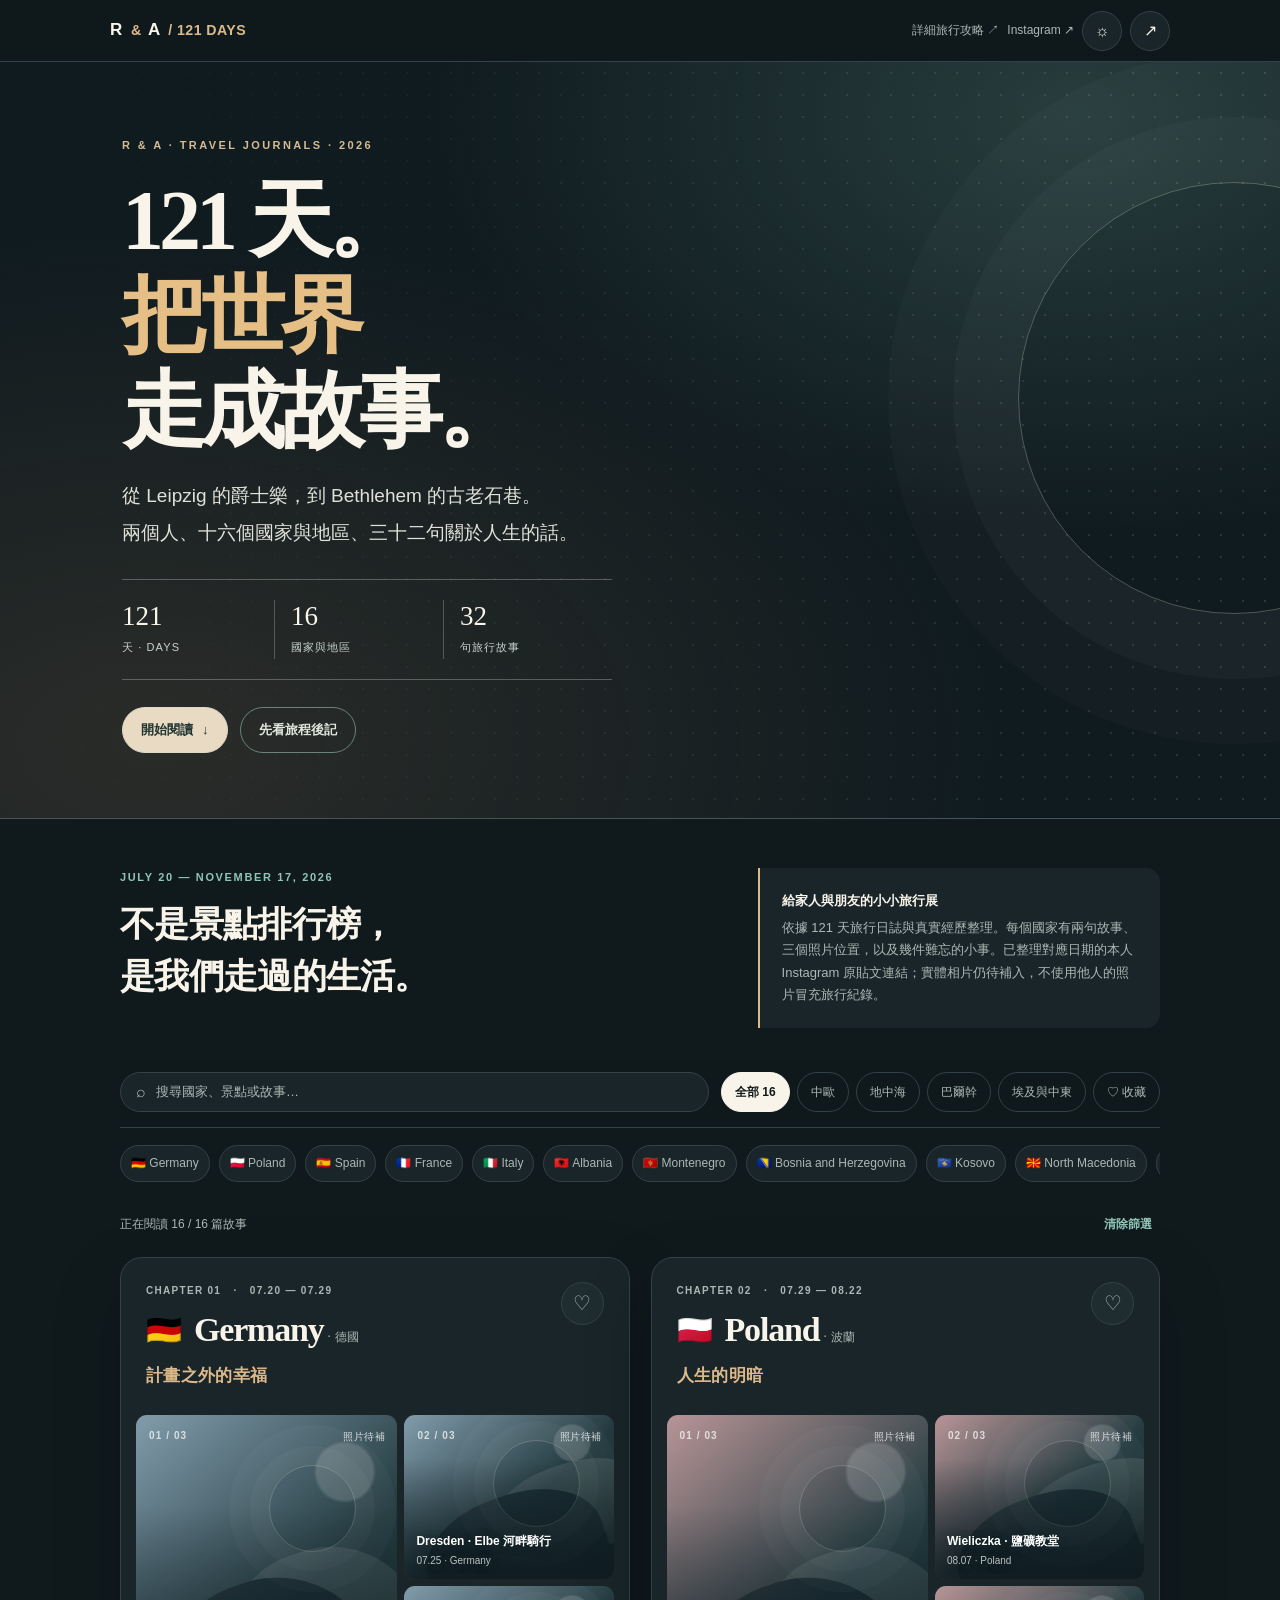
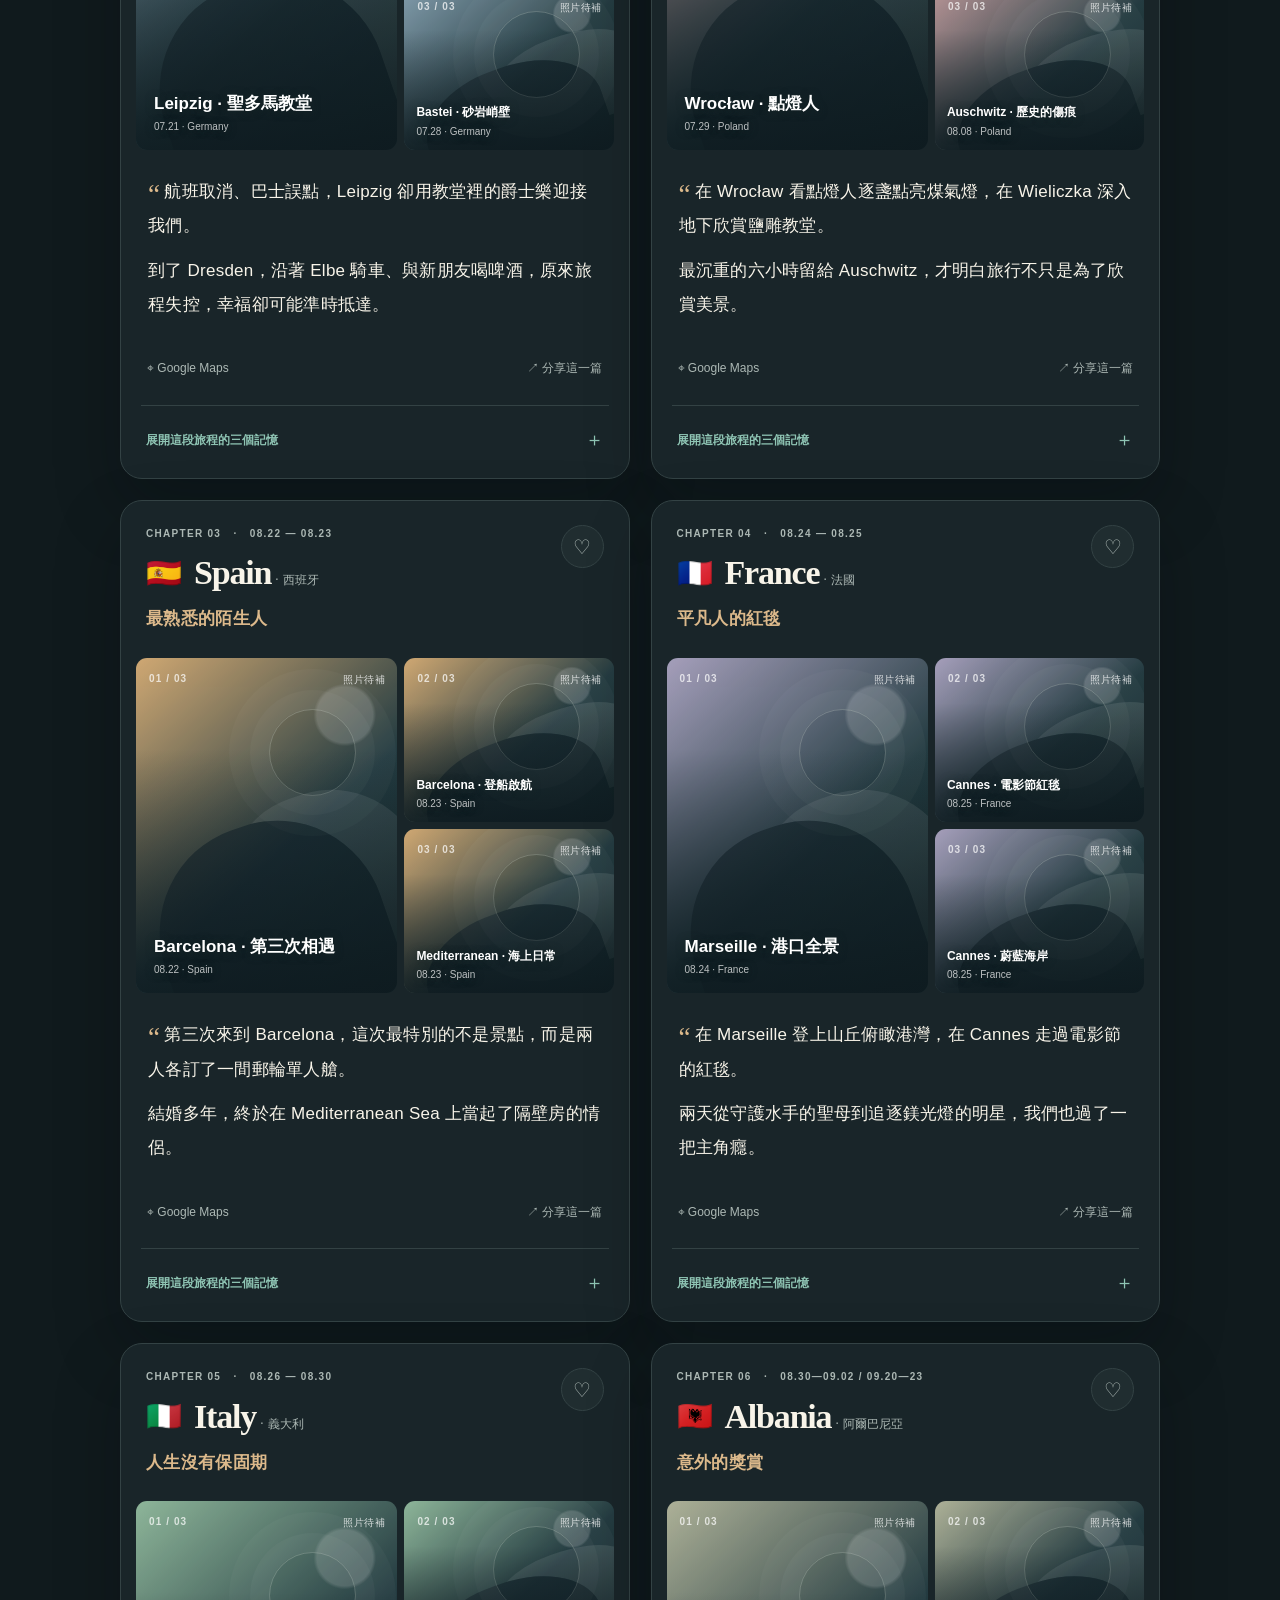
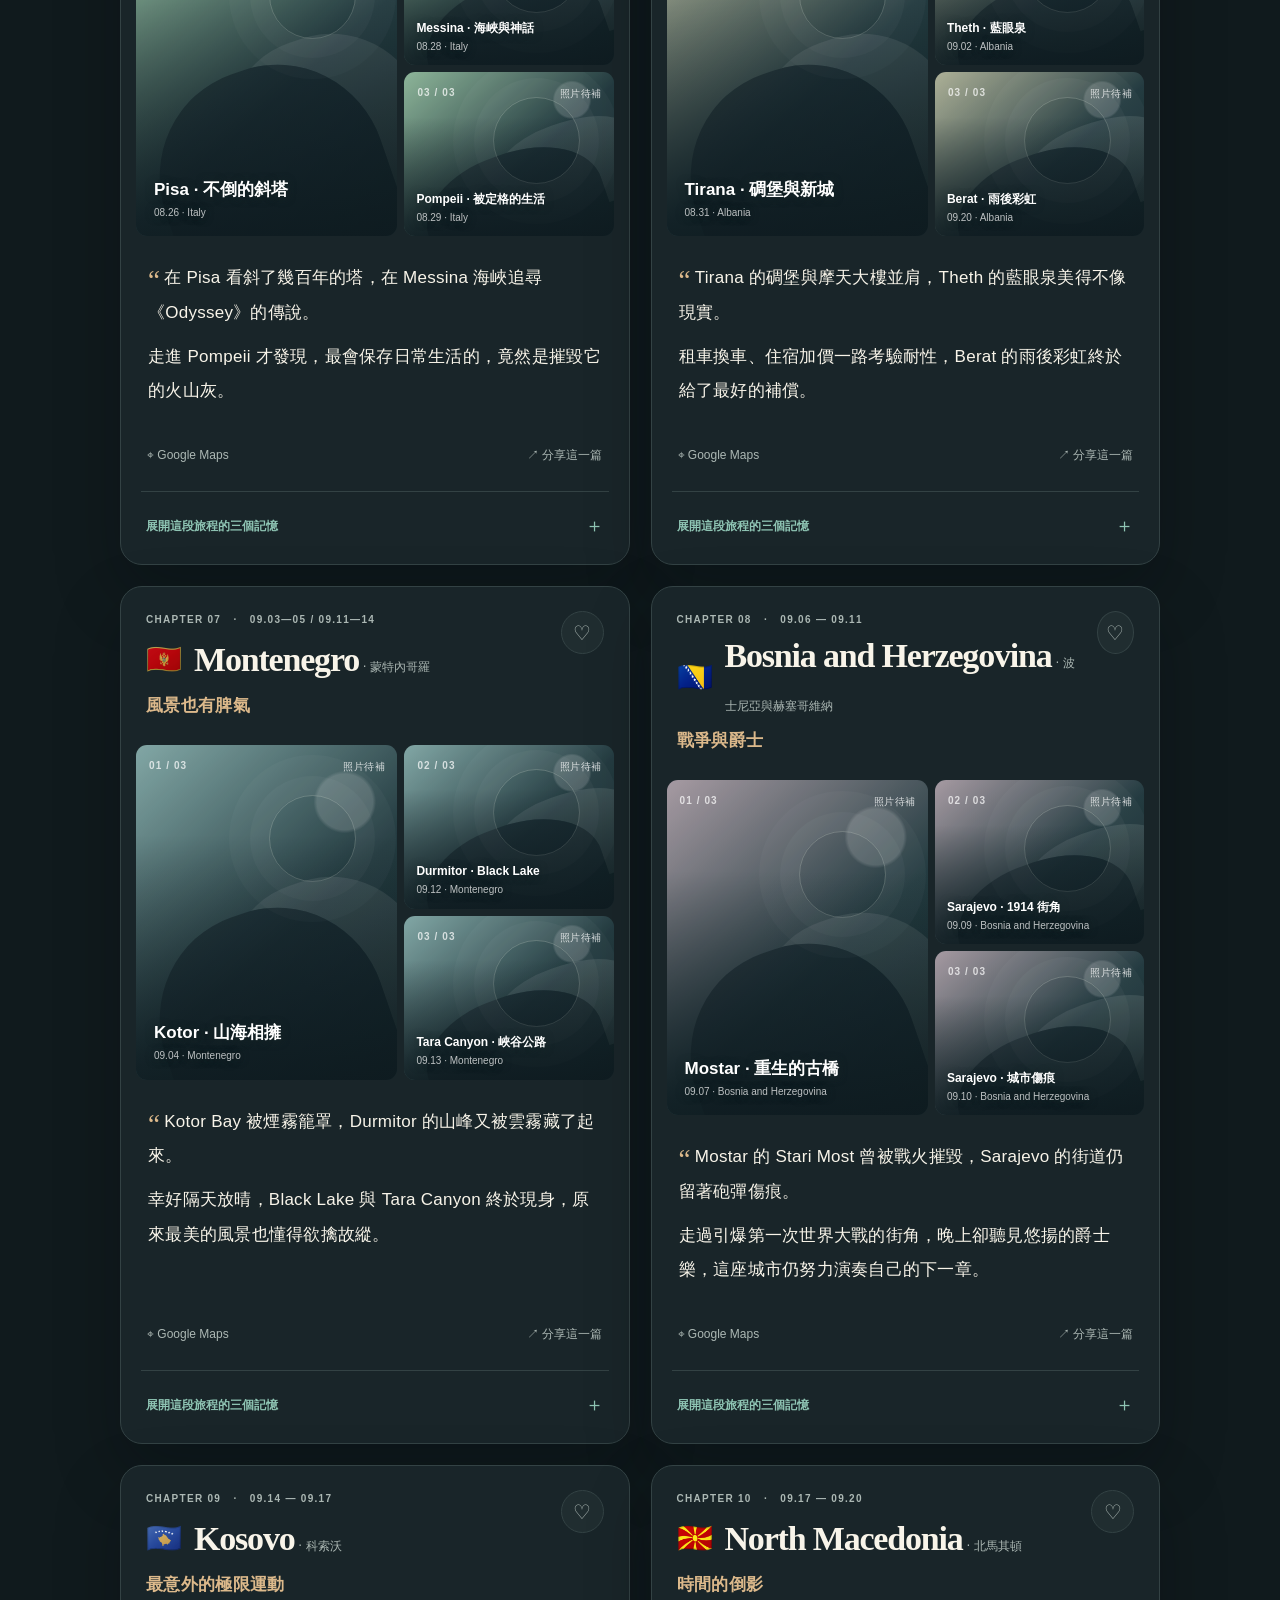
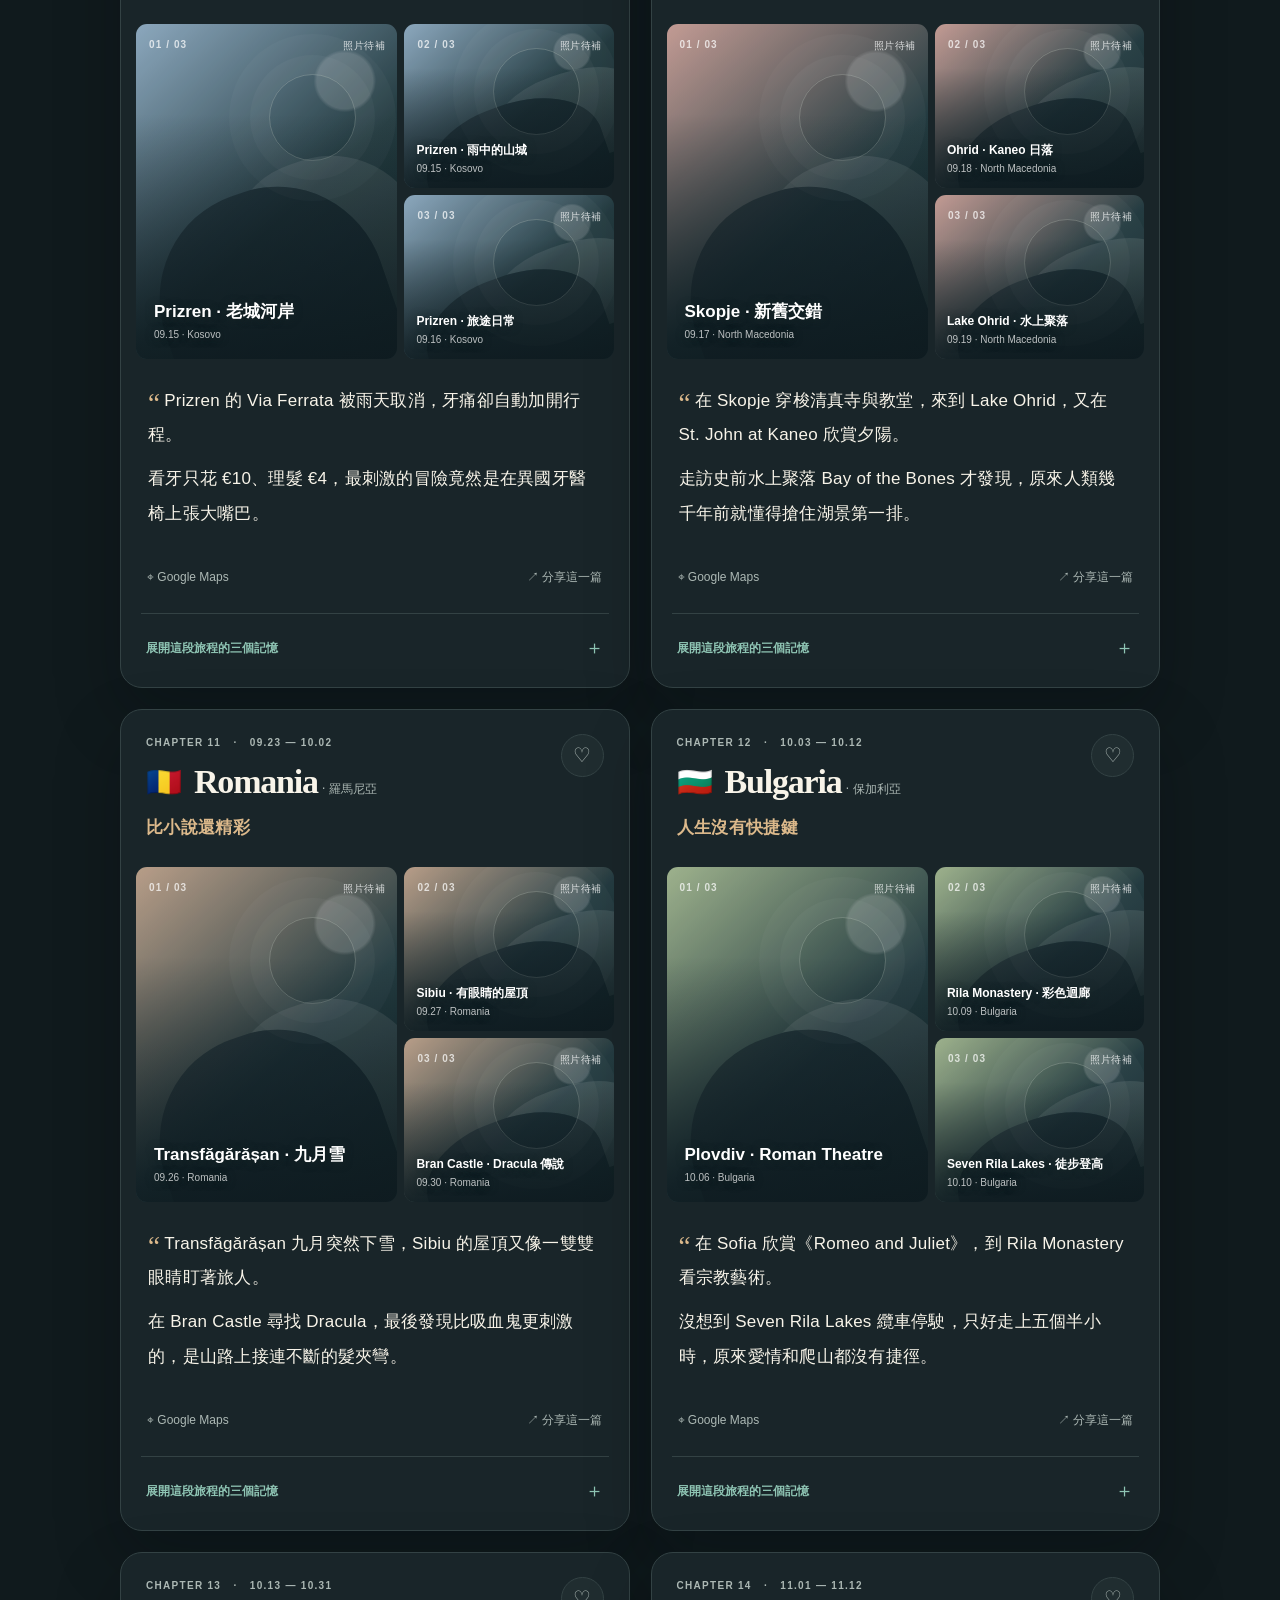
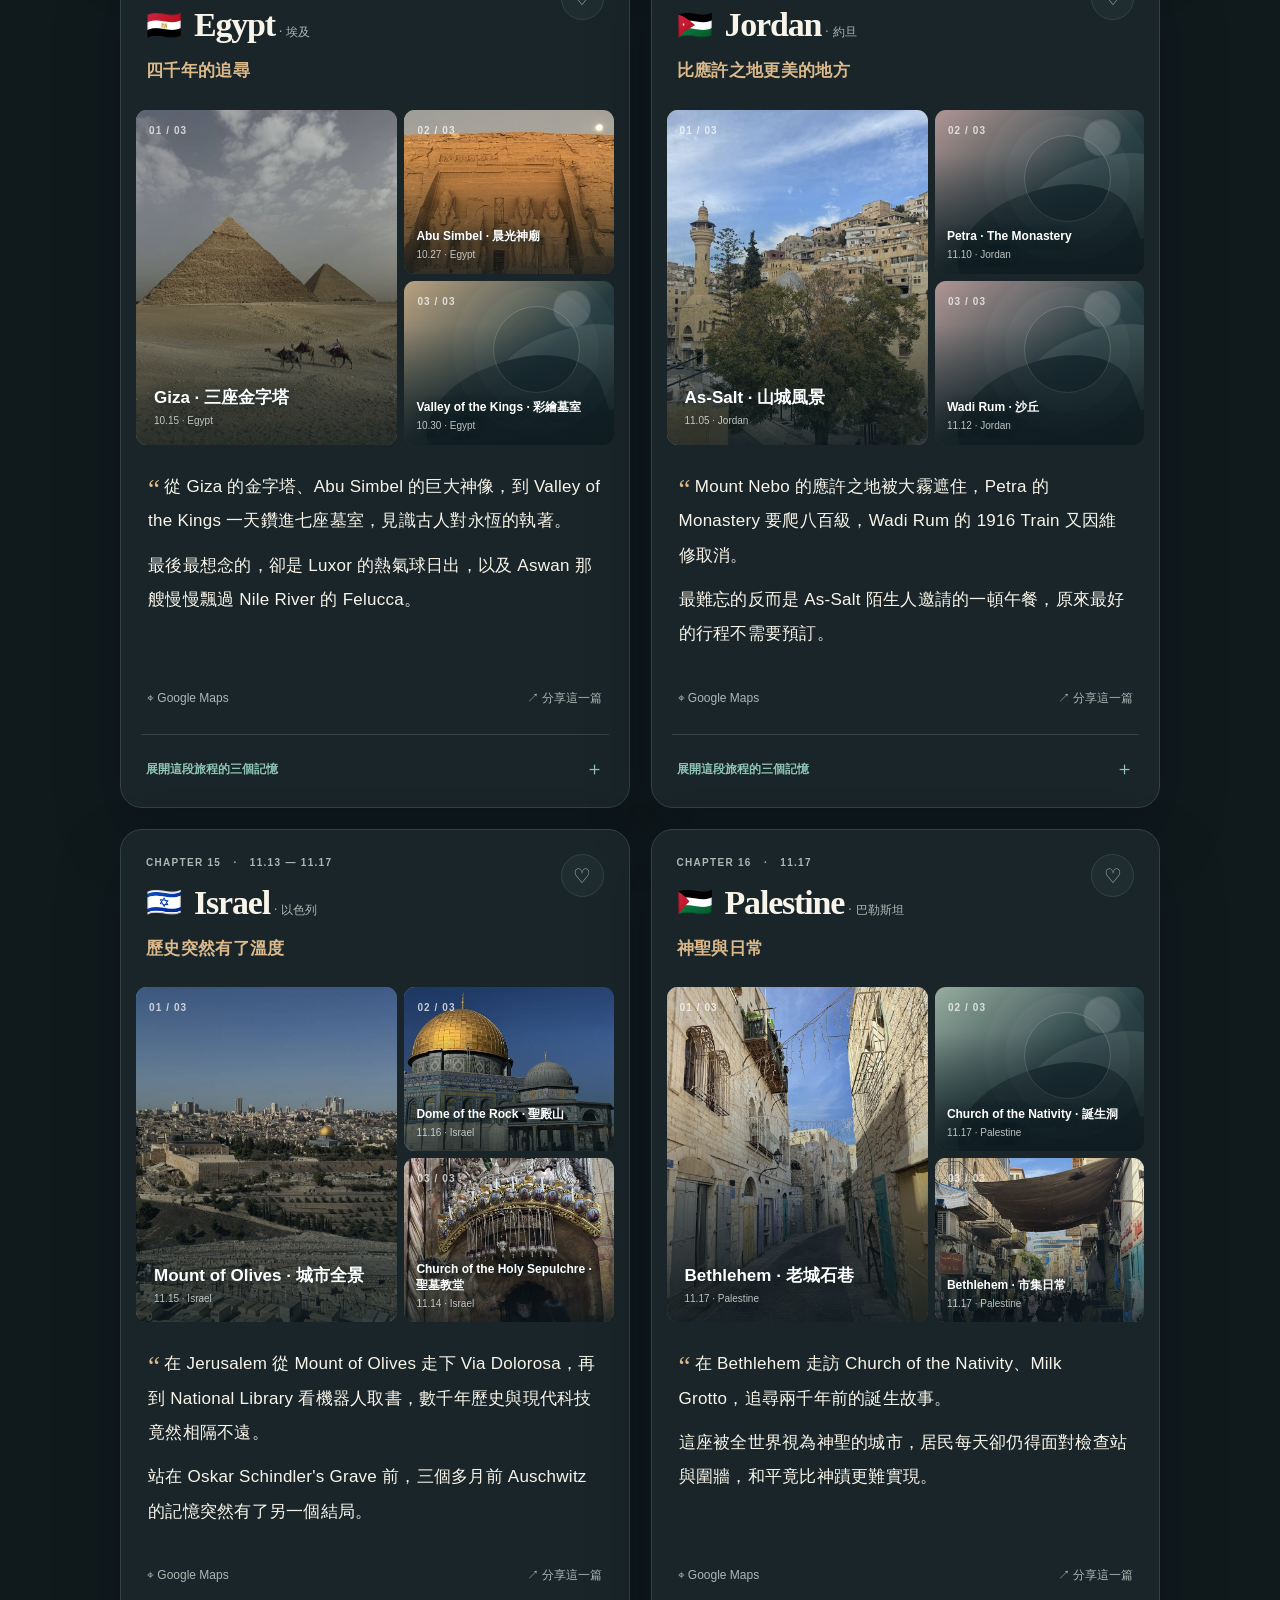
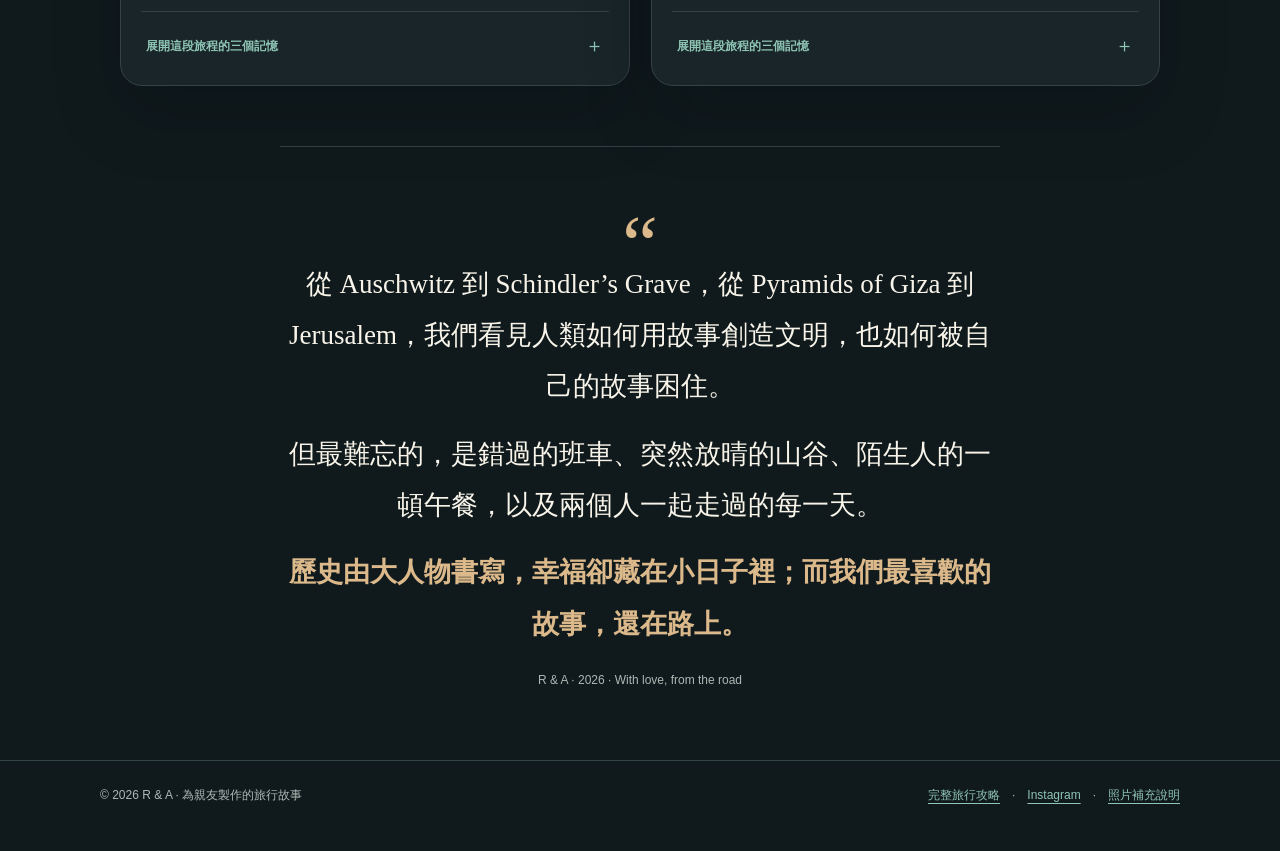
==== commit ccedfe5d: "Publish 12 verified R&A travel photos and update captions" ====
--- a/stories-121/index.html
+++ b/stories-121/index.html
@@ -41,12 +41,12 @@
 <footer class="foot"><div class="foot-inner"><span>© 2026 R & A · 為親友製作的旅行故事</span><span><a href="../">完整旅行攻略</a>　·　<a href="https://www.instagram.com/rogeryangct/" target="_blank" rel="noopener">Instagram</a>　·　<a href="PHOTO-GUIDE.md">照片補充說明</a></span></div></footer>
 <button class="topbtn" id="goTop" aria-label="回到最上方">↑ 回到頂端</button>
 <div class="modal" id="modal" role="dialog" aria-modal="true" aria-label="相片檢視" tabindex="-1"><div class="modal-panel"><div class="modal-top"><strong id="modalTitle"></strong><button class="modal-close" id="closeModal" aria-label="關閉相片">×</button></div><div class="modal-art" id="modalArt"><div class="modal-placeholder" id="modalPlaceholder"><div class="camera">▧</div><p id="modalCaption"></p><small>這張本人旅行照片尚未加入網站。<br>下方可開啟對應日期的本人 IG 貼文。<br>私人貼文須登入並有追蹤權限。</small></div><img id="modalImg" alt=""><button class="modal-arrow prev" id="prev" aria-label="上一張">‹</button><button class="modal-arrow next" id="next" aria-label="下一張">›</button></div><div class="modal-bottom"><span id="modalCount"></span><a id="modalMap" href="#" target="_blank" rel="noopener">Google Maps ↗</a></div></div></div>
-<script id="story-data" type="application/json">[{"id":"germany","flag":"🇩🇪","name":"Germany","zh":"德國","title":"計畫之外的幸福","when":"07.20 — 07.29","zone":"europe","color":"#8da9ba","place":"Leipzig, Germany","story":["航班取消、巴士誤點，Leipzig 卻用教堂裡的爵士樂迎接我們。","到了 Dresden，沿著 Elbe 騎車、與新朋友喝啤酒，原來旅程失控，幸福卻可能準時抵達。"],"photos":[["Leipzig · 聖多馬教堂","07.21","St. Thomas Church, Leipzig, Germany"],["Dresden · Elbe 河畔騎行","07.25","Elbe River Dresden Germany"],["Bastei · 砂岩峭壁","07.28","Bastei Bridge Saxon Switzerland Germany"]],"moments":["教堂裡的爵士樂與 Bach 的城市","在 Elbe 河邊和新朋友喝啤酒","一張交通日票玩 Bastei、Königstein 與 Meißen"]},{"id":"poland","flag":"🇵🇱","name":"Poland","zh":"波蘭","title":"人生的明暗","when":"07.29 — 08.22","zone":"europe","color":"#c9a1a3","place":"Kraków, Poland","story":["在 Wrocław 看點燈人逐盞點亮煤氣燈，在 Wieliczka 深入地下欣賞鹽雕教堂。","最沉重的六小時留給 Auschwitz，才明白旅行不只是為了欣賞美景。"],"photos":[["Wrocław · 點燈人","07.29","Ostrów Tumski Wrocław Poland"],["Wieliczka · 鹽礦教堂","08.07","Wieliczka Salt Mine Poland"],["Auschwitz · 歷史的傷痕","08.08","Auschwitz-Birkenau Memorial Poland"]],"moments":["從 Tatra Mountains 健行到 Morskie Oko","Warsaw 重建的老城與 POLIN 猶太歷史","Gdańsk 的團結工聯、琥珀與帆船"]},{"id":"spain","flag":"🇪🇸","name":"Spain","zh":"西班牙","title":"最熟悉的陌生人","when":"08.22 — 08.23","zone":"med","color":"#e3b67b","place":"Barcelona, Spain","story":["第三次來到 Barcelona，這次最特別的不是景點，而是兩人各訂了一間郵輪單人艙。","結婚多年，終於在 Mediterranean Sea 上當起了隔壁房的情侶。"],"photos":[["Barcelona · 第三次相遇","08.22","Barcelona Spain"],["Barcelona · 登船啟航","08.23","Port of Barcelona Spain"],["Mediterranean · 海上日常","08.23","Mediterranean Sea Barcelona"]],"moments":["參觀 Museu Nacional d'Art de Catalunya","第三度造訪熟悉的 Barcelona","開始獨特的郵輪隔壁房旅行"]},{"id":"france","flag":"🇫🇷","name":"France","zh":"法國","title":"平凡人的紅毯","when":"08.24 — 08.25","zone":"med","color":"#b4accb","place":"Marseille, France","story":["在 Marseille 登上山丘俯瞰港灣，在 Cannes 走過電影節的紅毯。","兩天從守護水手的聖母到追逐鎂光燈的明星，我們也過了一把主角癮。"],"photos":[["Marseille · 港口全景","08.24","Notre-Dame de la Garde Marseille France"],["Cannes · 電影節紅毯","08.25","Palais des Festivals Cannes France"],["Cannes · 蔚藍海岸","08.25","Cannes French Riviera France"]],"moments":["從 Notre-Dame de la Garde 俯瞰港口","Cannes 市集與蔚藍海岸","兩次不同的郵輪靠港探險"]},{"id":"italy","flag":"🇮🇹","name":"Italy","zh":"義大利","title":"人生沒有保固期","when":"08.26 — 08.30","zone":"med","color":"#9ac5a6","place":"Pompeii, Italy","story":["在 Pisa 看斜了幾百年的塔，在 Messina 海峽追尋《Odyssey》的傳說。","走進 Pompeii 才發現，最會保存日常生活的，竟然是摧毀它的火山灰。"],"photos":[["Pisa · 不倒的斜塔","08.26","Leaning Tower of Pisa Italy"],["Messina · 海峽與神話","08.28","Strait of Messina Italy"],["Pompeii · 被定格的生活","08.29","Pompeii Archaeological Park Italy"]],"moments":["Lucca 老城與 Pisa 斜塔同一天","Reggio Calabria 看 Riace Bronzes","Pompeii 古街上仍可辨識的車轍"]},{"id":"albania","flag":"🇦🇱","name":"Albania","zh":"阿爾巴尼亞","title":"意外的獎賞","when":"08.30—09.02 / 09.20—23","zone":"balkans","color":"#bdc0a4","place":"Berat, Albania","story":["Tirana 的碉堡與摩天大樓並肩，Theth 的藍眼泉美得不像現實。","租車換車、住宿加價一路考驗耐性，Berat 的雨後彩虹終於給了最好的補償。"],"photos":[["Tirana · 碉堡與新城","08.31","Tirana Albania"],["Theth · 藍眼泉","09.02","Blue Eye Theth Albania"],["Berat · 雨後彩虹","09.20","Berat Albania"]],"moments":["在 Shkodër 為自駕與住宿奔波","Theth Blue Eye 的山徑與清澈水色","返回 Albania 後遇見 Berat 彩虹與 Bovilla Lake"]},{"id":"montenegro","flag":"🇲🇪","name":"Montenegro","zh":"蒙特內哥羅","title":"風景也有脾氣","when":"09.03—05 / 09.11—14","zone":"balkans","color":"#8db5b3","place":"Durmitor National Park, Montenegro","story":["Kotor Bay 被煙霧籠罩，Durmitor 的山峰又被雲霧藏了起來。","幸好隔天放晴，Black Lake 與 Tara Canyon 終於現身，原來最美的風景也懂得欲擒故縱。"],"photos":[["Kotor · 山海相擁","09.04","Kotor Bay Montenegro"],["Durmitor · Black Lake","09.12","Black Lake Durmitor Montenegro"],["Tara Canyon · 峽谷公路","09.13","Tara River Canyon Montenegro"]],"moments":["清晨在 Perast 看寧靜海灣","雲霧中的 Durmitor 與中世紀石墓","天晴後的 Black Lake、Tara Canyon、Sedlo Pass"]},{"id":"bosnia","flag":"🇧🇦","name":"Bosnia and Herzegovina","zh":"波士尼亞與赫塞哥維納","title":"戰爭與爵士","when":"09.06 — 09.11","zone":"balkans","color":"#b5a7b0","place":"Sarajevo Bosnia and Herzegovina","story":["Mostar 的 Stari Most 曾被戰火摧毀，Sarajevo 的街道仍留著砲彈傷痕。","走過引爆第一次世界大戰的街角，晚上卻聽見悠揚的爵士樂，這座城市仍努力演奏自己的下一章。"],"photos":[["Mostar · 重生的古橋","09.07","Stari Most Mostar Bosnia"],["Sarajevo · 1914 街角","09.09","Latin Bridge Sarajevo Bosnia"],["Sarajevo · 城市傷痕","09.10","Sarajevo Roses Bosnia"]],"moments":["沿 Neretva River 經 Konjic 前往 Sarajevo","奧匈建築與鄂圖曼老城在同一條街相遇","戰爭留下的 Sarajevo Roses 與奧運雪車道"]},{"id":"kosovo","flag":"🇽🇰","name":"Kosovo","zh":"科索沃","title":"最意外的極限運動","when":"09.14 — 09.17","zone":"balkans","color":"#98b6ce","place":"Prizren Kosovo","story":["Prizren 的 Via Ferrata 被雨天取消，牙痛卻自動加開行程。","看牙只花 €10、理髮 €4，最刺激的冒險竟然是在異國牙醫椅上張大嘴巴。"],"photos":[["Prizren · 老城河岸","09.15","Prizren Kosovo"],["Prizren · 雨中的山城","09.15","Prizren Old Town Kosovo"],["Prizren · 旅途日常","09.16","Prizren Kosovo"]],"moments":["山間小屋外還惦記著 8,000 步","Via Ferrata 因雨取消，牙科成為新行程","剪髮、看牙，也算深入體驗在地生活"]},{"id":"north-macedonia","flag":"🇲🇰","name":"North Macedonia","zh":"北馬其頓","title":"時間的倒影","when":"09.17 — 09.20","zone":"balkans","color":"#d5a8a0","place":"Ohrid North Macedonia","story":["在 Skopje 穿梭清真寺與教堂，來到 Lake Ohrid，又在 St. John at Kaneo 欣賞夕陽。","走訪史前水上聚落 Bay of the Bones 才發現，原來人類幾千年前就懂得搶住湖景第一排。"],"photos":[["Skopje · 新舊交錯","09.17","Old Bazaar Skopje North Macedonia"],["Ohrid · Kaneo 日落","09.18","St John at Kaneo Ohrid North Macedonia"],["Lake Ohrid · 水上聚落","09.19","Bay of the Bones Ohrid North Macedonia"]],"moments":["Skopje 老市集、教堂與清真寺","Kaneo 教堂與 Lake Ohrid 的金色夕陽","Bay of the Bones 史前湖畔生活"]},{"id":"romania","flag":"🇷🇴","name":"Romania","zh":"羅馬尼亞","title":"比小說還精彩","when":"09.23 — 10.02","zone":"balkans","color":"#c9ab93","place":"Sibiu Romania","story":["Transfăgărășan 九月突然下雪，Sibiu 的屋頂又像一雙雙眼睛盯著旅人。","在 Bran Castle 尋找 Dracula，最後發現比吸血鬼更刺激的，是山路上接連不斷的髮夾彎。"],"photos":[["Transfăgărășan · 九月雪","09.26","Transfagarasan Romania"],["Sibiu · 有眼睛的屋頂","09.27","Sibiu Romania"],["Bran Castle · Dracula 傳說","09.30","Bran Castle Romania"]],"moments":["Bucharest 巨大的 Palace of the Parliament","Biertan、Sighișoara 與 Viscri 的薩克森聚落","Peleș Castle 的木雕、玻璃與盔甲"]},{"id":"bulgaria","flag":"🇧🇬","name":"Bulgaria","zh":"保加利亞","title":"人生沒有快捷鍵","when":"10.03 — 10.12","zone":"balkans","color":"#acc198","place":"Rila Lakes Bulgaria","story":["在 Sofia 欣賞《Romeo and Juliet》，到 Rila Monastery 看宗教藝術。","沒想到 Seven Rila Lakes 纜車停駛，只好走上五個半小時，原來愛情和爬山都沒有捷徑。"],"photos":[["Plovdiv · Roman Theatre","10.06","Ancient Theatre Plovdiv Bulgaria"],["Rila Monastery · 彩色迴廊","10.09","Rila Monastery Bulgaria"],["Seven Rila Lakes · 徒步登高","10.10","Seven Rila Lakes Bulgaria"]],"moments":["Veliko Tarnovo 的 Tsarevets 要塞","Plovdiv 古羅馬劇場與舊城","Sofia 夜晚的《Romeo and Juliet》芭蕾"]},{"id":"egypt","flag":"🇪🇬","name":"Egypt","zh":"埃及","title":"四千年的追尋","when":"10.13 — 10.31","zone":"middleeast","color":"#cbb08b","place":"Luxor Egypt","story":["從 Giza 的金字塔、Abu Simbel 的巨大神像，到 Valley of the Kings 一天鑽進七座墓室，見識古人對永恆的執著。","最後最想念的，卻是 Luxor 的熱氣球日出，以及 Aswan 那艘慢慢飄過 Nile River 的 Felucca。"],"photos":[["Giza · 三座金字塔","10.15","Pyramids of Giza Egypt"],["Abu Simbel · 晨光神廟","10.27","Abu Simbel Temples Egypt"],["Luxor · 熱氣球日出","10.29","Luxor Hot Air Balloon Egypt"]],"moments":["White Desert 星空下的沙漠露營","Grand Egyptian Museum、Saqqara 與 Dahshur","Aswan Felucca、Philae Temple、Valley of the Kings 七座墓"]},{"id":"jordan","flag":"🇯🇴","name":"Jordan","zh":"約旦","title":"比應許之地更美的地方","when":"11.01 — 11.12","zone":"middleeast","color":"#c0a3a0","place":"Petra Jordan","story":["Mount Nebo 的應許之地被大霧遮住，Petra 的 Monastery 要爬八百級，Wadi Rum 的 1916 Train 又因維修取消。","最難忘的反而是 As-Salt 陌生人邀請的一頓午餐，原來最好的行程不需要預訂。"],"photos":[["As-Salt · 陌生人的午餐","11.05","As-Salt Jordan"],["Petra · The Monastery","11.10","Ad Deir Petra Jordan"],["Wadi Rum · 沙漠之夜","11.11","Wadi Rum Jordan"]],"moments":["Amman 城堡山與 Jerash 羅馬遺址","Madaba 馬賽克地圖、Mount Nebo 的霧、Dead Sea 漂浮","Petra 兩日徒步與 Wadi Rum 沙漠過夜"]},{"id":"israel","flag":"🇮🇱","name":"Israel","zh":"以色列","title":"歷史突然有了溫度","when":"11.13 — 11.17","zone":"middleeast","color":"#9fb6cd","place":"Jerusalem Israel","story":["在 Jerusalem 從 Mount of Olives 走下 Via Dolorosa，再到 National Library 看機器人取書，數千年歷史與現代科技竟然相隔不遠。","站在 Oskar Schindler's Grave 前，三個多月前 Auschwitz 的記憶突然有了另一個結局。"],"photos":[["Jerusalem · Mount of Olives","11.15","Mount of Olives Jerusalem"],["Jerusalem · Schindler 之墓","11.15","Oskar Schindler Grave Jerusalem"],["Jerusalem · National Library","11.16","National Library of Israel Jerusalem"]],"moments":["Sabbath 中的老城、Church of the Holy Sepulchre 與 Western Wall","從 Mount of Olives 下山走訪 Via Dolorosa","National Library 的自動化取書系統"]},{"id":"palestine","flag":"🇵🇸","name":"Palestine","zh":"巴勒斯坦","title":"神聖與日常","when":"11.17","zone":"middleeast","color":"#a4bcad","place":"Bethlehem Palestine","story":["在 Bethlehem 走訪 Church of the Nativity、Milk Grotto，追尋兩千年前的誕生故事。","這座被全世界視為神聖的城市，居民每天卻仍得面對檢查站與圍牆，和平竟比神蹟更難實現。"],"photos":[["Bethlehem · 主誕堂","11.17","Church of the Nativity Bethlehem"],["Bethlehem · Milk Grotto","11.17","Milk Grotto Bethlehem"],["Bethlehem · 圍牆與街景","11.17","Bethlehem West Bank"]],"moments":["從 Jerusalem 往返 Bethlehem 的交通與通關","主誕堂、誕生洞、St. Catherine 與 St. Jerome's Cave","Afteem 在地小吃與老城街巷"]}]</script>
+<script id="story-data" type="application/json">[{"id":"germany","flag":"🇩🇪","name":"Germany","zh":"德國","title":"計畫之外的幸福","when":"07.20 — 07.29","zone":"europe","color":"#8da9ba","place":"Leipzig, Germany","story":["航班取消、巴士誤點，Leipzig 卻用教堂裡的爵士樂迎接我們。","到了 Dresden，沿著 Elbe 騎車、與新朋友喝啤酒，原來旅程失控，幸福卻可能準時抵達。"],"photos":[["Leipzig · 聖多馬教堂","07.21","St. Thomas Church, Leipzig, Germany"],["Dresden · Elbe 河畔騎行","07.25","Elbe River Dresden Germany"],["Bastei · 砂岩峭壁","07.28","Bastei Bridge Saxon Switzerland Germany"]],"moments":["教堂裡的爵士樂與 Bach 的城市","在 Elbe 河邊和新朋友喝啤酒","一張交通日票玩 Bastei、Königstein 與 Meißen"]},{"id":"poland","flag":"🇵🇱","name":"Poland","zh":"波蘭","title":"人生的明暗","when":"07.29 — 08.22","zone":"europe","color":"#c9a1a3","place":"Kraków, Poland","story":["在 Wrocław 看點燈人逐盞點亮煤氣燈，在 Wieliczka 深入地下欣賞鹽雕教堂。","最沉重的六小時留給 Auschwitz，才明白旅行不只是為了欣賞美景。"],"photos":[["Wrocław · 點燈人","07.29","Ostrów Tumski Wrocław Poland"],["Wieliczka · 鹽礦教堂","08.07","Wieliczka Salt Mine Poland"],["Auschwitz · 歷史的傷痕","08.08","Auschwitz-Birkenau Memorial Poland"]],"moments":["從 Tatra Mountains 健行到 Morskie Oko","Warsaw 重建的老城與 POLIN 猶太歷史","Gdańsk 的團結工聯、琥珀與帆船"]},{"id":"spain","flag":"🇪🇸","name":"Spain","zh":"西班牙","title":"最熟悉的陌生人","when":"08.22 — 08.23","zone":"med","color":"#e3b67b","place":"Barcelona, Spain","story":["第三次來到 Barcelona，這次最特別的不是景點，而是兩人各訂了一間郵輪單人艙。","結婚多年，終於在 Mediterranean Sea 上當起了隔壁房的情侶。"],"photos":[["Barcelona · 第三次相遇","08.22","Barcelona Spain"],["Barcelona · 登船啟航","08.23","Port of Barcelona Spain"],["Mediterranean · 海上日常","08.23","Mediterranean Sea Barcelona"]],"moments":["參觀 Museu Nacional d'Art de Catalunya","第三度造訪熟悉的 Barcelona","開始獨特的郵輪隔壁房旅行"]},{"id":"france","flag":"🇫🇷","name":"France","zh":"法國","title":"平凡人的紅毯","when":"08.24 — 08.25","zone":"med","color":"#b4accb","place":"Marseille, France","story":["在 Marseille 登上山丘俯瞰港灣，在 Cannes 走過電影節的紅毯。","兩天從守護水手的聖母到追逐鎂光燈的明星，我們也過了一把主角癮。"],"photos":[["Marseille · 港口全景","08.24","Notre-Dame de la Garde Marseille France"],["Cannes · 電影節紅毯","08.25","Palais des Festivals Cannes France"],["Cannes · 蔚藍海岸","08.25","Cannes French Riviera France"]],"moments":["從 Notre-Dame de la Garde 俯瞰港口","Cannes 市集與蔚藍海岸","兩次不同的郵輪靠港探險"]},{"id":"italy","flag":"🇮🇹","name":"Italy","zh":"義大利","title":"人生沒有保固期","when":"08.26 — 08.30","zone":"med","color":"#9ac5a6","place":"Pompeii, Italy","story":["在 Pisa 看斜了幾百年的塔，在 Messina 海峽追尋《Odyssey》的傳說。","走進 Pompeii 才發現，最會保存日常生活的，竟然是摧毀它的火山灰。"],"photos":[["Pisa · 不倒的斜塔","08.26","Leaning Tower of Pisa Italy"],["Messina · 海峽與神話","08.28","Strait of Messina Italy"],["Pompeii · 被定格的生活","08.29","Pompeii Archaeological Park Italy"]],"moments":["Lucca 老城與 Pisa 斜塔同一天","Reggio Calabria 看 Riace Bronzes","Pompeii 古街上仍可辨識的車轍"]},{"id":"albania","flag":"🇦🇱","name":"Albania","zh":"阿爾巴尼亞","title":"意外的獎賞","when":"08.30—09.02 / 09.20—23","zone":"balkans","color":"#bdc0a4","place":"Berat, Albania","story":["Tirana 的碉堡與摩天大樓並肩，Theth 的藍眼泉美得不像現實。","租車換車、住宿加價一路考驗耐性，Berat 的雨後彩虹終於給了最好的補償。"],"photos":[["Tirana · 碉堡與新城","08.31","Tirana Albania"],["Theth · 藍眼泉","09.02","Blue Eye Theth Albania"],["Berat · 雨後彩虹","09.20","Berat Albania"]],"moments":["在 Shkodër 為自駕與住宿奔波","Theth Blue Eye 的山徑與清澈水色","返回 Albania 後遇見 Berat 彩虹與 Bovilla Lake"]},{"id":"montenegro","flag":"🇲🇪","name":"Montenegro","zh":"蒙特內哥羅","title":"風景也有脾氣","when":"09.03—05 / 09.11—14","zone":"balkans","color":"#8db5b3","place":"Durmitor National Park, Montenegro","story":["Kotor Bay 被煙霧籠罩，Durmitor 的山峰又被雲霧藏了起來。","幸好隔天放晴，Black Lake 與 Tara Canyon 終於現身，原來最美的風景也懂得欲擒故縱。"],"photos":[["Kotor · 山海相擁","09.04","Kotor Bay Montenegro"],["Durmitor · Black Lake","09.12","Black Lake Durmitor Montenegro"],["Tara Canyon · 峽谷公路","09.13","Tara River Canyon Montenegro"]],"moments":["清晨在 Perast 看寧靜海灣","雲霧中的 Durmitor 與中世紀石墓","天晴後的 Black Lake、Tara Canyon、Sedlo Pass"]},{"id":"bosnia","flag":"🇧🇦","name":"Bosnia and Herzegovina","zh":"波士尼亞與赫塞哥維納","title":"戰爭與爵士","when":"09.06 — 09.11","zone":"balkans","color":"#b5a7b0","place":"Sarajevo Bosnia and Herzegovina","story":["Mostar 的 Stari Most 曾被戰火摧毀，Sarajevo 的街道仍留著砲彈傷痕。","走過引爆第一次世界大戰的街角，晚上卻聽見悠揚的爵士樂，這座城市仍努力演奏自己的下一章。"],"photos":[["Mostar · 重生的古橋","09.07","Stari Most Mostar Bosnia"],["Sarajevo · 1914 街角","09.09","Latin Bridge Sarajevo Bosnia"],["Sarajevo · 城市傷痕","09.10","Sarajevo Roses Bosnia"]],"moments":["沿 Neretva River 經 Konjic 前往 Sarajevo","奧匈建築與鄂圖曼老城在同一條街相遇","戰爭留下的 Sarajevo Roses 與奧運雪車道"]},{"id":"kosovo","flag":"🇽🇰","name":"Kosovo","zh":"科索沃","title":"最意外的極限運動","when":"09.14 — 09.17","zone":"balkans","color":"#98b6ce","place":"Prizren Kosovo","story":["Prizren 的 Via Ferrata 被雨天取消，牙痛卻自動加開行程。","看牙只花 €10、理髮 €4，最刺激的冒險竟然是在異國牙醫椅上張大嘴巴。"],"photos":[["Prizren · 老城河岸","09.15","Prizren Kosovo"],["Prizren · 雨中的山城","09.15","Prizren Old Town Kosovo"],["Prizren · 旅途日常","09.16","Prizren Kosovo"]],"moments":["山間小屋外還惦記著 8,000 步","Via Ferrata 因雨取消，牙科成為新行程","剪髮、看牙，也算深入體驗在地生活"]},{"id":"north-macedonia","flag":"🇲🇰","name":"North Macedonia","zh":"北馬其頓","title":"時間的倒影","when":"09.17 — 09.20","zone":"balkans","color":"#d5a8a0","place":"Ohrid North Macedonia","story":["在 Skopje 穿梭清真寺與教堂，來到 Lake Ohrid，又在 St. John at Kaneo 欣賞夕陽。","走訪史前水上聚落 Bay of the Bones 才發現，原來人類幾千年前就懂得搶住湖景第一排。"],"photos":[["Skopje · 新舊交錯","09.17","Old Bazaar Skopje North Macedonia"],["Ohrid · Kaneo 日落","09.18","St John at Kaneo Ohrid North Macedonia"],["Lake Ohrid · 水上聚落","09.19","Bay of the Bones Ohrid North Macedonia"]],"moments":["Skopje 老市集、教堂與清真寺","Kaneo 教堂與 Lake Ohrid 的金色夕陽","Bay of the Bones 史前湖畔生活"]},{"id":"romania","flag":"🇷🇴","name":"Romania","zh":"羅馬尼亞","title":"比小說還精彩","when":"09.23 — 10.02","zone":"balkans","color":"#c9ab93","place":"Sibiu Romania","story":["Transfăgărășan 九月突然下雪，Sibiu 的屋頂又像一雙雙眼睛盯著旅人。","在 Bran Castle 尋找 Dracula，最後發現比吸血鬼更刺激的，是山路上接連不斷的髮夾彎。"],"photos":[["Transfăgărășan · 九月雪","09.26","Transfagarasan Romania"],["Sibiu · 有眼睛的屋頂","09.27","Sibiu Romania"],["Bran Castle · Dracula 傳說","09.30","Bran Castle Romania"]],"moments":["Bucharest 巨大的 Palace of the Parliament","Biertan、Sighișoara 與 Viscri 的薩克森聚落","Peleș Castle 的木雕、玻璃與盔甲"]},{"id":"bulgaria","flag":"🇧🇬","name":"Bulgaria","zh":"保加利亞","title":"人生沒有快捷鍵","when":"10.03 — 10.12","zone":"balkans","color":"#acc198","place":"Rila Lakes Bulgaria","story":["在 Sofia 欣賞《Romeo and Juliet》，到 Rila Monastery 看宗教藝術。","沒想到 Seven Rila Lakes 纜車停駛，只好走上五個半小時，原來愛情和爬山都沒有捷徑。"],"photos":[["Plovdiv · Roman Theatre","10.06","Ancient Theatre Plovdiv Bulgaria"],["Rila Monastery · 彩色迴廊","10.09","Rila Monastery Bulgaria"],["Seven Rila Lakes · 徒步登高","10.10","Seven Rila Lakes Bulgaria"]],"moments":["Veliko Tarnovo 的 Tsarevets 要塞","Plovdiv 古羅馬劇場與舊城","Sofia 夜晚的《Romeo and Juliet》芭蕾"]},{"id":"egypt","flag":"🇪🇬","name":"Egypt","zh":"埃及","title":"四千年的追尋","when":"10.13 — 10.31","zone":"middleeast","color":"#cbb08b","place":"Luxor Egypt","story":["從 Giza 的金字塔、Abu Simbel 的巨大神像，到 Valley of the Kings 一天鑽進七座墓室，見識古人對永恆的執著。","最後最想念的，卻是 Luxor 的熱氣球日出，以及 Aswan 那艘慢慢飄過 Nile River 的 Felucca。"],"photos":[["Giza · 三座金字塔","10.15","Pyramids of Giza Egypt"],["Abu Simbel · 晨光神廟","10.27","Abu Simbel Temples Egypt"],["Valley of the Kings · 彩繪墓室","10.30","Valley of the Kings Luxor Egypt"]],"moments":["White Desert 星空下的沙漠露營","Grand Egyptian Museum、Saqqara 與 Dahshur","Aswan Felucca、Philae Temple、Valley of the Kings 七座墓"]},{"id":"jordan","flag":"🇯🇴","name":"Jordan","zh":"約旦","title":"比應許之地更美的地方","when":"11.01 — 11.12","zone":"middleeast","color":"#c0a3a0","place":"Petra Jordan","story":["Mount Nebo 的應許之地被大霧遮住，Petra 的 Monastery 要爬八百級，Wadi Rum 的 1916 Train 又因維修取消。","最難忘的反而是 As-Salt 陌生人邀請的一頓午餐，原來最好的行程不需要預訂。"],"photos":[["As-Salt · 山城風景","11.05","As-Salt Jordan"],["Petra · The Monastery","11.10","Ad Deir Petra Jordan"],["Wadi Rum · 沙丘","11.12","Wadi Rum Jordan"]],"moments":["Amman 城堡山與 Jerash 羅馬遺址","Madaba 馬賽克地圖、Mount Nebo 的霧、Dead Sea 漂浮","Petra 兩日徒步與 Wadi Rum 沙漠過夜"]},{"id":"israel","flag":"🇮🇱","name":"Israel","zh":"以色列","title":"歷史突然有了溫度","when":"11.13 — 11.17","zone":"middleeast","color":"#9fb6cd","place":"Jerusalem Israel","story":["在 Jerusalem 從 Mount of Olives 走下 Via Dolorosa，再到 National Library 看機器人取書，數千年歷史與現代科技竟然相隔不遠。","站在 Oskar Schindler's Grave 前，三個多月前 Auschwitz 的記憶突然有了另一個結局。"],"photos":[["Mount of Olives · 城市全景","11.15","Mount of Olives Jerusalem Israel"],["Dome of the Rock · 聖殿山","11.16","Dome of the Rock Jerusalem Israel"],["Church of the Holy Sepulchre · 聖墓教堂","11.14","Church of the Holy Sepulchre Jerusalem Israel"]],"moments":["Sabbath 中的老城、Church of the Holy Sepulchre 與 Western Wall","從 Mount of Olives 下山走訪 Via Dolorosa","National Library 的自動化取書系統"]},{"id":"palestine","flag":"🇵🇸","name":"Palestine","zh":"巴勒斯坦","title":"神聖與日常","when":"11.17","zone":"middleeast","color":"#a4bcad","place":"Bethlehem Palestine","story":["在 Bethlehem 走訪 Church of the Nativity、Milk Grotto，追尋兩千年前的誕生故事。","這座被全世界視為神聖的城市，居民每天卻仍得面對檢查站與圍牆，和平竟比神蹟更難實現。"],"photos":[["Bethlehem · 老城石巷","11.17","Bethlehem Old Town Palestine"],["Church of the Nativity · 誕生洞","11.17","Church of the Nativity Bethlehem Palestine"],["Bethlehem · 市集日常","11.17","Bethlehem Old City market Palestine"]],"moments":["從 Jerusalem 往返 Bethlehem 的交通與通關","主誕堂、誕生洞、St. Catherine 與 St. Jerome's Cave","Afteem 在地小吃與老城街巷"]}]</script>
 <script>
 (function(){
 'use strict';
 var C=JSON.parse(document.getElementById('story-data').textContent),list=document.getElementById('list'),q=document.getElementById('search'),nav=document.getElementById('countryNav'),label=document.getElementById('resultLabel'),empty=document.getElementById('empty');
-var IG_SHORTCODES={"germany":["DbFZKCjDauYKCICTGNpOWgrNPsIPiSkctSm7Hc0","DbO7SdXDU0HQVnVITi21eLvF5lQH3sOyteK1oY0","DbWkKMaDuTHNBRZm5S54UowbmiqX2YQOnj5Ej40"],"poland":["DbbqYzVES6wWeVDNieuCf6I76U5NZMODgAakzE0","Dby0AOmkQouygRQJFWaj0FZo_ISrpQARwr_mC40","DcPHWFeESpGrl2wGsUEMKCksEqQK-w4qvthCvs0"],"spain":["DcW4oJdEUkzSK85BQkQqfffn2XfVwlZJmbSC-I0","DcZMx80ERU4VTs8V7ynKpkv_L8RsahzPdSldGY0"],"france":["DcbVNRwjc89HyS5eN3Udc1_hwWBSzuk1nKJYyk0","Dcd4K6MjbDjdYV_M6o1j0N2YH2j8p2flpT3y700"],"italy":["DchEpnWkevw-NffgVqdpYaWTSAtHMOXdSw6Sy80","DclzjfBjWFjXo3tEplFvkyS70LG1LyWUdFguho0","DcoQ_k1jcYAyfsM5UoSD1uwq47sX4REi5oaSH40"],"albania":["Dct6E0nkT3fAVaVfgYwQ5IpHTlBb7Xtysdjsig0","DczEiqDkchPozl_YnJeS4rLfdBfusajkvqVAg40","DdhSZrMkeOXEZXo3T8h_FmqB9ExsIZXriP1l-c0"],"montenegro":["Dc4GZ_7EYi5V7xtl48WdKGvPOHPGP2hdUbvZlc0","DdMoLgEkXR-SRy42FIgtb3HC40vpc5UkYI9Xe80","DdPWY1AkZHqYvQB1liIhzxBbyEXf-Jcjr7JirY0"],"bosnia":["Dc_4KfqkU_H_KyClbwDAr3FBM-tfVIq21H_b540","DdFF7NZkXBurS_GVe_0g2i5ziWnxlyKAwaM69Y0","DdHnsPEEbjujudFP5hTalinrTD_U5K9jmWPz600"],"kosovo":["DdUjSWLEY0JYVLkHEDFqY4KEQBuwMS3Fk_Y_sU0","DdXCSJ5kZ4QhpCPh4PkmOTQCAycPDRo4GtvQTY0"],"north-macedonia":["DdZuoA4EQi9Zhvpw31eLndV5yWPraBNfHMiEKo0","DdcXEqDETmevefRH7PP4AslvWIFjLBScCDdZXE0","DdepFDWkSXox-1MLUkhubyWnGMgv-h5AN8axjA0"],"romania":["DdwyQJFEYPD5oaP3dj6FU4go4FRhszs5ut9Its0","DdzQze0EfeTAb4Vjc0ChePjTgiL7OVg0W0l-S40","Dd6zNcMEYIfWgHfbMagpJ8hm3uTRNbsRuLrnp80"],"bulgaria":["DeKcrctESfqUhGk9DDc39HNMX0gdCrvgfY4E6Q0","DeSJQcIEW0gQLNkG78mMViHiJK9W2DIDU6Ha0M0","DeUlz3dEWRA7pkKp678f_hzCvbr6hZ5lp7zVNs0"],"egypt":["Dehlz2lkZT1THQjR07T1BdA0859RyR7w2S2e4w0","DfAnLVgEY8-AfV0tMwc5c3DyDRsEdIVtdHQ-qQ0","DfIfqZOEcZpTstlU5Pus7-CJKgKqWDaZvP-Vhg0"],"jordan":["DfXkES6kTaycFZ-inniThmNP5SMxkyIdk6d7Yg0","DfkeQoAEatFbr0m8wW0-j9hIciqAcl867KnPWA0","DfnDlROkf9zZZ9jlAecHt7Ij3qp3dYEGwttwbA0"],"israel":["DfvDIvYke1R5LKEUZl0DihsCXRhsJ19VN4B3000","DfxjyjoEZYaBdFT4oNBXBZFFG6HTPq3oNaGb-s0","Df0O3Ngkcy9nzC5Hj7SlrfotcGmom0lcqyogcI0"]};
+var IG_SHORTCODES={"germany":["DbFZKCjDauYKCICTGNpOWgrNPsIPiSkctSm7Hc0","DbO7SdXDU0HQVnVITi21eLvF5lQH3sOyteK1oY0","DbWkKMaDuTHNBRZm5S54UowbmiqX2YQOnj5Ej40"],"poland":["DbbqYzVES6wWeVDNieuCf6I76U5NZMODgAakzE0","DbwKSTokZU9sAIKG0BX_QqaZSJFGL0keNuAUSE0","Dby0AOmkQouygRQJFWaj0FZo_ISrpQARwr_mC40"],"spain":["DcW4oJdEUkzSK85BQkQqfffn2XfVwlZJmbSC-I0","DcZMx80ERU4VTs8V7ynKpkv_L8RsahzPdSldGY0","DcZMx80ERU4VTs8V7ynKpkv_L8RsahzPdSldGY0"],"france":["DcbVNRwjc89HyS5eN3Udc1_hwWBSzuk1nKJYyk0","Dcd4K6MjbDjdYV_M6o1j0N2YH2j8p2flpT3y700","Dcd4K6MjbDjdYV_M6o1j0N2YH2j8p2flpT3y700"],"italy":["DchEpnWkevw-NffgVqdpYaWTSAtHMOXdSw6Sy80","DclzjfBjWFjXo3tEplFvkyS70LG1LyWUdFguho0","DcoQ_k1jcYAyfsM5UoSD1uwq47sX4REi5oaSH40"],"albania":["Dct6E0nkT3fAVaVfgYwQ5IpHTlBb7Xtysdjsig0","DczEiqDkchPozl_YnJeS4rLfdBfusajkvqVAg40","DdhSZrMkeOXEZXo3T8h_FmqB9ExsIZXriP1l-c0"],"montenegro":["Dc4GZ_7EYi5V7xtl48WdKGvPOHPGP2hdUbvZlc0","DdMoLgEkXR-SRy42FIgtb3HC40vpc5UkYI9Xe80","DdPWY1AkZHqYvQB1liIhzxBbyEXf-Jcjr7JirY0"],"bosnia":["Dc_4KfqkU_H_KyClbwDAr3FBM-tfVIq21H_b540","DdFF7NZkXBurS_GVe_0g2i5ziWnxlyKAwaM69Y0","DdHnsPEEbjujudFP5hTalinrTD_U5K9jmWPz600"],"kosovo":["DdUjSWLEY0JYVLkHEDFqY4KEQBuwMS3Fk_Y_sU0","DdXCSJ5kZ4QhpCPh4PkmOTQCAycPDRo4GtvQTY0","DdXCSJ5kZ4QhpCPh4PkmOTQCAycPDRo4GtvQTY0"],"north-macedonia":["DdZuoA4EQi9Zhvpw31eLndV5yWPraBNfHMiEKo0","DdcXEqDETmevefRH7PP4AslvWIFjLBScCDdZXE0","DdepFDWkSXox-1MLUkhubyWnGMgv-h5AN8axjA0"],"romania":["DdwyQJFEYPD5oaP3dj6FU4go4FRhszs5ut9Its0","DdzQze0EfeTAb4Vjc0ChePjTgiL7OVg0W0l-S40","Dd6zNcMEYIfWgHfbMagpJ8hm3uTRNbsRuLrnp80"],"bulgaria":["DeKcrctESfqUhGk9DDc39HNMX0gdCrvgfY4E6Q0","DeSJQcIEW0gQLNkG78mMViHiJK9W2DIDU6Ha0M0","DeUlz3dEWRA7pkKp678f_hzCvbr6hZ5lp7zVNs0"],"egypt":["Dehlz2lkZT1THQjR07T1BdA0859RyR7w2S2e4w0","DfAnLVgEY8-AfV0tMwc5c3DyDRsEdIVtdHQ-qQ0","DfF2tIJEeaHR-fzRHGXBgC1JCPuM3eybs4bMYQ0"],"jordan":["DfXkES6kTaycFZ-inniThmNP5SMxkyIdk6d7Yg0","DfkeQoAEatFbr0m8wW0-j9hIciqAcl867KnPWA0","DfnDlROkf9zZZ9jlAecHt7Ij3qp3dYEGwttwbA0"],"israel":["DfxjyjoEZYaBdFT4oNBXBZFFG6HTPq3oNaGb-s0","DfxjyjoEZYaBdFT4oNBXBZFFG6HTPq3oNaGb-s0","Df0O3Ngkcy9nzC5Hj7SlrfotcGmom0lcqyogcI0"]};
 var zone='all',favs=[],active=-1,slide=0;
 try{favs=JSON.parse(localStorage.getItem('ra121-favs')||'[]');if(!Array.isArray(favs))favs=[];if(localStorage.getItem('ra121-theme')==='light')document.body.classList.add('light')}catch(e){}
 function safe(s){return String(s||'').replace(/[&<>"']/g,function(c){return {'&':'&amp;','<':'&lt;','>':'&gt;','"':'&quot;','\'':'&#39;'}[c]})}
